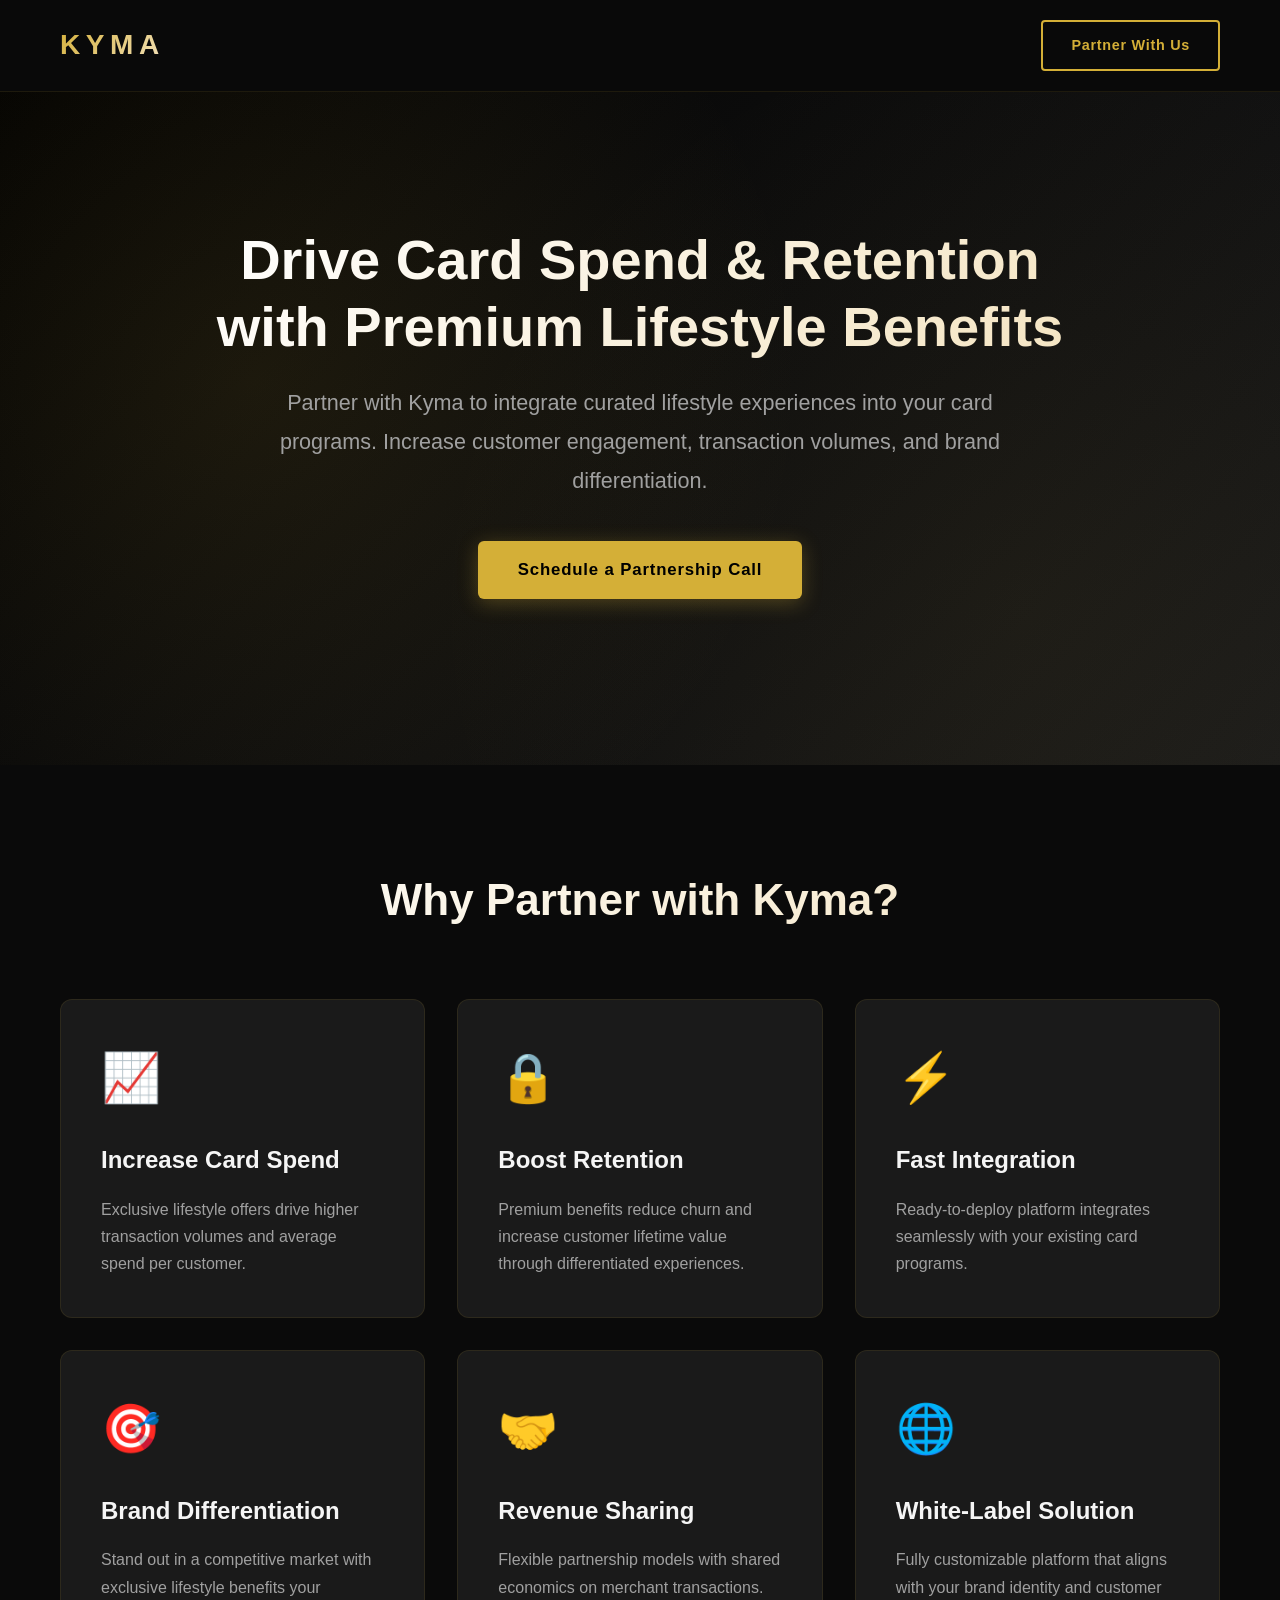
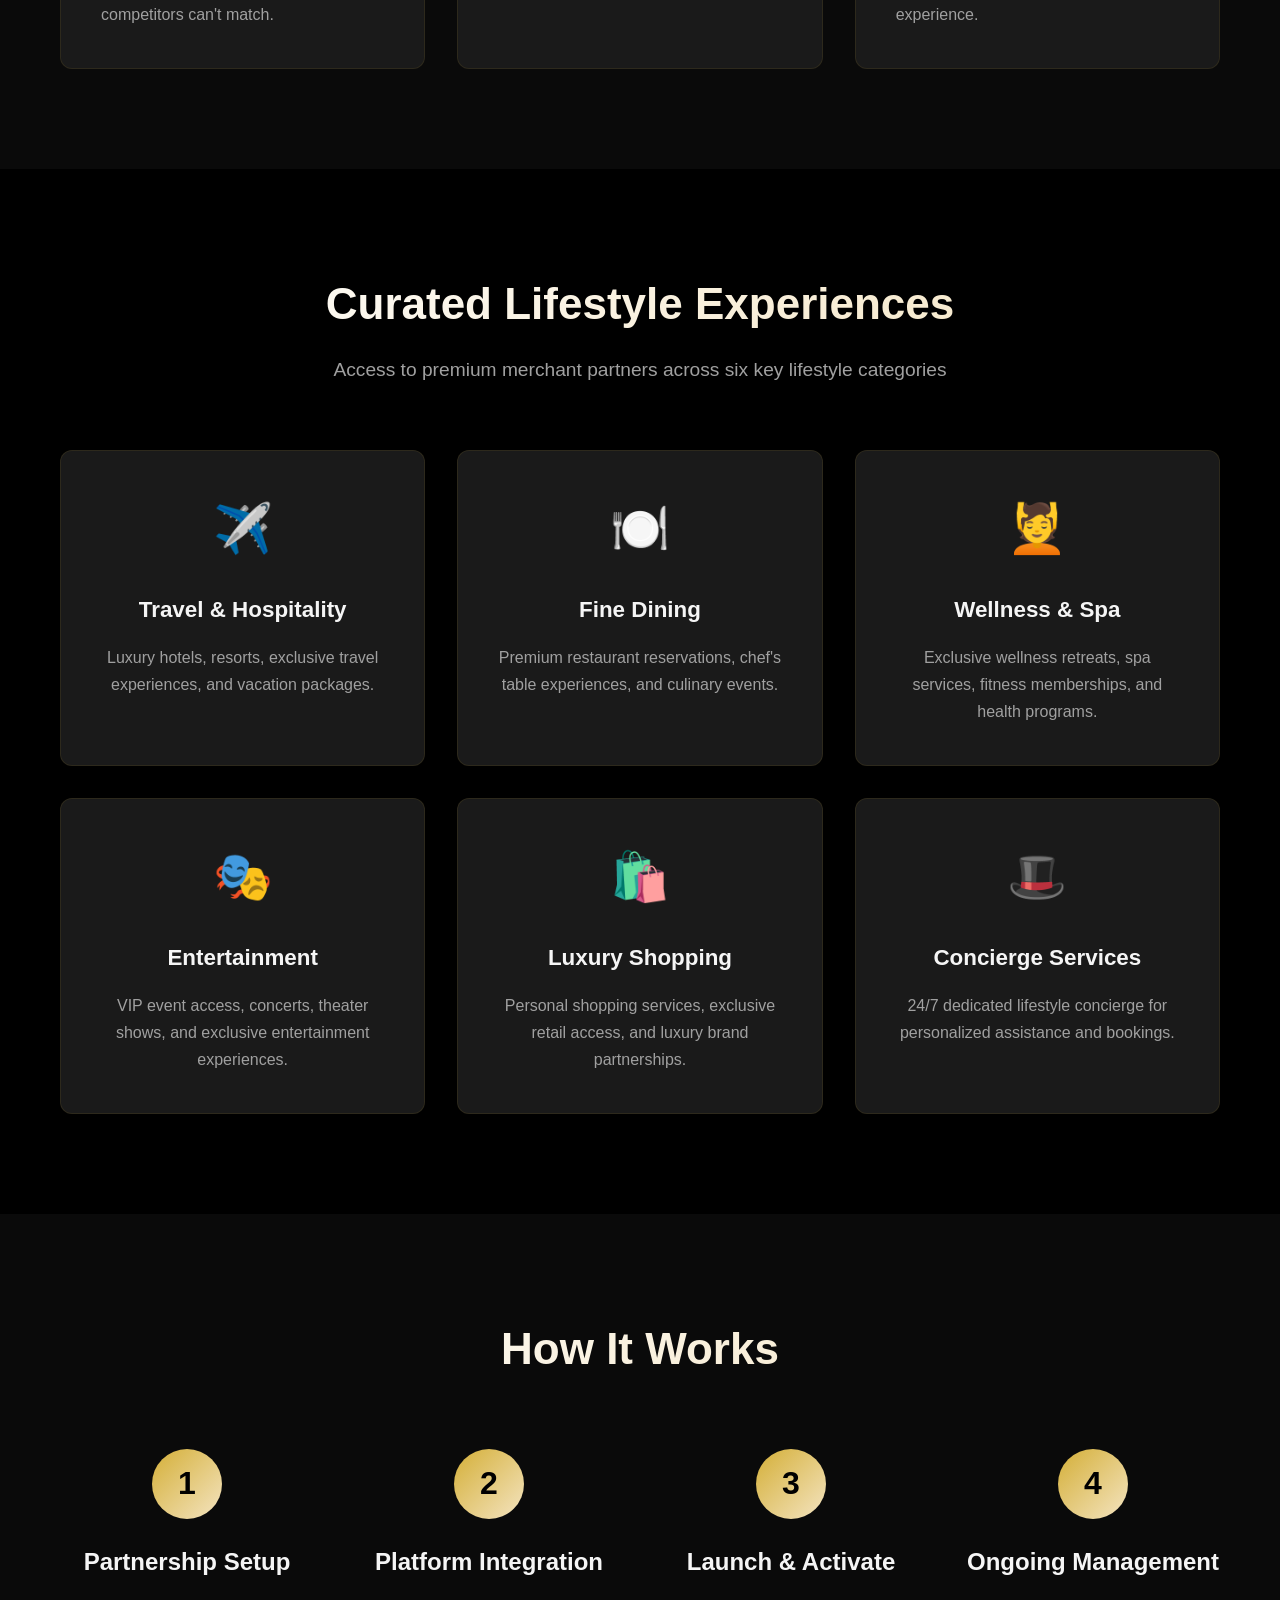
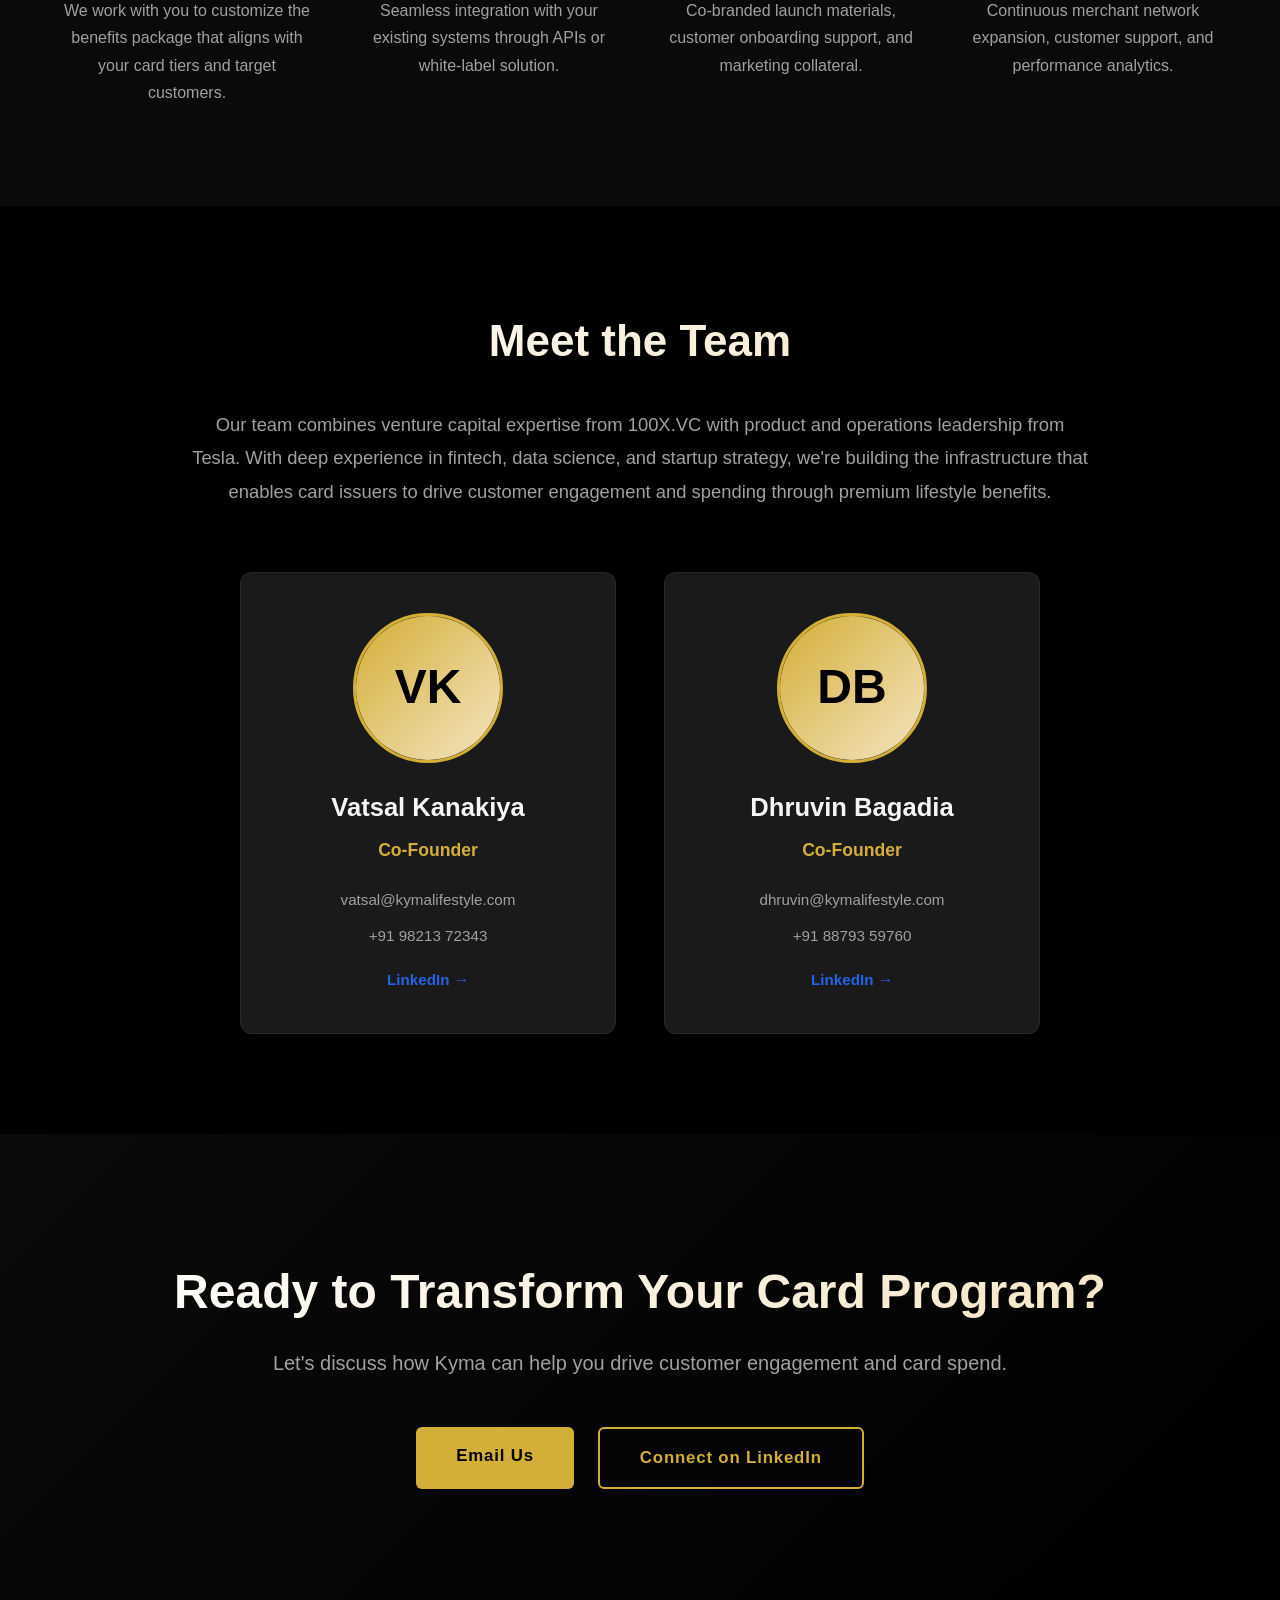
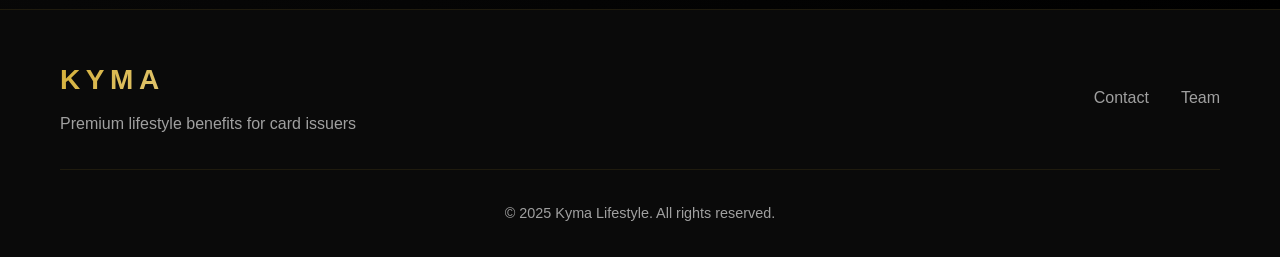
==== index.html @ da245493 "Add complete Kyma Lifestyle landing page for B2B partnerships Built a professional landing page targ" ====
<!DOCTYPE html>
<html lang="en">
<head>
    <meta charset="UTF-8">
    <meta name="viewport" content="width=device-width, initial-scale=1.0">
    <title>Kyma Lifestyle - Premium Lifestyle Benefits for Card Issuers</title>
    <meta name="description" content="Partner with Kyma to offer premium lifestyle benefits that drive card spend and customer retention.">
    <link rel="stylesheet" href="styles.css">
</head>
<body>
    <!-- Navigation -->
    <nav class="navbar">
        <div class="container">
            <div class="nav-content">
                <div class="logo">KYMA</div>
                <a href="#contact" class="nav-cta">Partner With Us</a>
            </div>
        </div>
    </nav>

    <!-- Hero Section -->
    <section class="hero">
        <div class="container">
            <div class="hero-content">
                <h1 class="hero-title">
                    Drive Card Spend & Retention with Premium Lifestyle Benefits
                </h1>
                <p class="hero-subtitle">
                    Partner with Kyma to integrate curated lifestyle experiences into your card programs.
                    Increase customer engagement, transaction volumes, and brand differentiation.
                </p>
                <a href="#contact" class="cta-button">Schedule a Partnership Call</a>
            </div>
        </div>
    </section>

    <!-- Partner Benefits Section -->
    <section class="benefits">
        <div class="container">
            <h2 class="section-title">Why Partner with Kyma?</h2>
            <div class="benefits-grid">
                <div class="benefit-card">
                    <div class="benefit-icon">📈</div>
                    <h3>Increase Card Spend</h3>
                    <p>Exclusive lifestyle offers drive higher transaction volumes and average spend per customer.</p>
                </div>
                <div class="benefit-card">
                    <div class="benefit-icon">🔒</div>
                    <h3>Boost Retention</h3>
                    <p>Premium benefits reduce churn and increase customer lifetime value through differentiated experiences.</p>
                </div>
                <div class="benefit-card">
                    <div class="benefit-icon">⚡</div>
                    <h3>Fast Integration</h3>
                    <p>Ready-to-deploy platform integrates seamlessly with your existing card programs.</p>
                </div>
                <div class="benefit-card">
                    <div class="benefit-icon">🎯</div>
                    <h3>Brand Differentiation</h3>
                    <p>Stand out in a competitive market with exclusive lifestyle benefits your competitors can't match.</p>
                </div>
                <div class="benefit-card">
                    <div class="benefit-icon">🤝</div>
                    <h3>Revenue Sharing</h3>
                    <p>Flexible partnership models with shared economics on merchant transactions.</p>
                </div>
                <div class="benefit-card">
                    <div class="benefit-icon">🌐</div>
                    <h3>White-Label Solution</h3>
                    <p>Fully customizable platform that aligns with your brand identity and customer experience.</p>
                </div>
            </div>
        </div>
    </section>

    <!-- Service Categories Section -->
    <section class="services">
        <div class="container">
            <h2 class="section-title">Curated Lifestyle Experiences</h2>
            <p class="section-subtitle">
                Access to premium merchant partners across six key lifestyle categories
            </p>
            <div class="services-grid">
                <div class="service-card">
                    <div class="service-icon">✈️</div>
                    <h3>Travel & Hospitality</h3>
                    <p>Luxury hotels, resorts, exclusive travel experiences, and vacation packages.</p>
                </div>
                <div class="service-card">
                    <div class="service-icon">🍽️</div>
                    <h3>Fine Dining</h3>
                    <p>Premium restaurant reservations, chef's table experiences, and culinary events.</p>
                </div>
                <div class="service-card">
                    <div class="service-icon">💆</div>
                    <h3>Wellness & Spa</h3>
                    <p>Exclusive wellness retreats, spa services, fitness memberships, and health programs.</p>
                </div>
                <div class="service-card">
                    <div class="service-icon">🎭</div>
                    <h3>Entertainment</h3>
                    <p>VIP event access, concerts, theater shows, and exclusive entertainment experiences.</p>
                </div>
                <div class="service-card">
                    <div class="service-icon">🛍️</div>
                    <h3>Luxury Shopping</h3>
                    <p>Personal shopping services, exclusive retail access, and luxury brand partnerships.</p>
                </div>
                <div class="service-card">
                    <div class="service-icon">🎩</div>
                    <h3>Concierge Services</h3>
                    <p>24/7 dedicated lifestyle concierge for personalized assistance and bookings.</p>
                </div>
            </div>
        </div>
    </section>

    <!-- How It Works Section -->
    <section class="how-it-works">
        <div class="container">
            <h2 class="section-title">How It Works</h2>
            <div class="steps">
                <div class="step">
                    <div class="step-number">1</div>
                    <h3>Partnership Setup</h3>
                    <p>We work with you to customize the benefits package that aligns with your card tiers and target customers.</p>
                </div>
                <div class="step">
                    <div class="step-number">2</div>
                    <h3>Platform Integration</h3>
                    <p>Seamless integration with your existing systems through APIs or white-label solution.</p>
                </div>
                <div class="step">
                    <div class="step-number">3</div>
                    <h3>Launch & Activate</h3>
                    <p>Co-branded launch materials, customer onboarding support, and marketing collateral.</p>
                </div>
                <div class="step">
                    <div class="step-number">4</div>
                    <h3>Ongoing Management</h3>
                    <p>Continuous merchant network expansion, customer support, and performance analytics.</p>
                </div>
            </div>
        </div>
    </section>

    <!-- Team Section -->
    <section class="team" id="team">
        <div class="container">
            <h2 class="section-title">Meet the Team</h2>
            <p class="team-bio">
                Our team combines venture capital expertise from 100X.VC with product and operations leadership from Tesla.
                With deep experience in fintech, data science, and startup strategy, we're building the infrastructure that
                enables card issuers to drive customer engagement and spending through premium lifestyle benefits.
            </p>
            <div class="team-grid">
                <div class="team-member">
                    <div class="member-photo">
                        <div class="photo-placeholder">VK</div>
                    </div>
                    <h3>Vatsal Kanakiya</h3>
                    <p class="member-role">Co-Founder</p>
                    <div class="member-contact">
                        <a href="mailto:vatsal@kymalifestyle.com">vatsal@kymalifestyle.com</a>
                        <a href="tel:+919821372343">+91 98213 72343</a>
                        <a href="https://linkedin.com/in/vazzup" target="_blank" class="linkedin-link">LinkedIn →</a>
                    </div>
                </div>
                <div class="team-member">
                    <div class="member-photo">
                        <div class="photo-placeholder">DB</div>
                    </div>
                    <h3>Dhruvin Bagadia</h3>
                    <p class="member-role">Co-Founder</p>
                    <div class="member-contact">
                        <a href="mailto:dhruvin@kymalifestyle.com">dhruvin@kymalifestyle.com</a>
                        <a href="tel:+918879359760">+91 88793 59760</a>
                        <a href="https://www.linkedin.com/in/dhruvin-bagadia-a34450191/" target="_blank" class="linkedin-link">LinkedIn →</a>
                    </div>
                </div>
            </div>
        </div>
    </section>

    <!-- Contact Section -->
    <section class="contact" id="contact">
        <div class="container">
            <div class="contact-content">
                <h2>Ready to Transform Your Card Program?</h2>
                <p>Let's discuss how Kyma can help you drive customer engagement and card spend.</p>
                <div class="contact-options">
                    <a href="mailto:vatsal@kymalifestyle.com" class="contact-button">Email Us</a>
                    <a href="https://linkedin.com/in/vazzup" target="_blank" class="contact-button secondary">Connect on LinkedIn</a>
                </div>
            </div>
        </div>
    </section>

    <!-- Footer -->
    <footer class="footer">
        <div class="container">
            <div class="footer-content">
                <div class="footer-left">
                    <div class="logo">KYMA</div>
                    <p>Premium lifestyle benefits for card issuers</p>
                </div>
                <div class="footer-right">
                    <a href="mailto:vatsal@kymalifestyle.com">Contact</a>
                    <a href="#team">Team</a>
                </div>
            </div>
            <div class="footer-bottom">
                <p>&copy; 2025 Kyma Lifestyle. All rights reserved.</p>
            </div>
        </div>
    </footer>

    <script src="script.js"></script>
</body>
</html>
---- styles.css ----
/* Reset and Base Styles */
* {
    margin: 0;
    padding: 0;
    box-sizing: border-box;
}

:root {
    --primary-dark: #0a0a0a;
    --primary-gold: #d4af37;
    --secondary-gold: #f4e4c1;
    --text-light: #f5f5f5;
    --text-gray: #a0a0a0;
    --bg-dark: #000000;
    --bg-card: #1a1a1a;
    --accent-blue: #2563eb;
}

html {
    scroll-behavior: smooth;
}

body {
    font-family: -apple-system, BlinkMacSystemFont, 'Segoe UI', 'Roboto', 'Helvetica Neue', Arial, sans-serif;
    line-height: 1.6;
    color: var(--text-light);
    background-color: var(--bg-dark);
    overflow-x: hidden;
}

.container {
    max-width: 1200px;
    margin: 0 auto;
    padding: 0 20px;
}

/* Navigation */
.navbar {
    position: fixed;
    top: 0;
    width: 100%;
    background: rgba(10, 10, 10, 0.95);
    backdrop-filter: blur(10px);
    z-index: 1000;
    border-bottom: 1px solid rgba(212, 175, 55, 0.1);
}

.nav-content {
    display: flex;
    justify-content: space-between;
    align-items: center;
    padding: 1.25rem 0;
}

.logo {
    font-size: 1.75rem;
    font-weight: 700;
    letter-spacing: 0.2em;
    background: linear-gradient(135deg, var(--primary-gold), var(--secondary-gold));
    -webkit-background-clip: text;
    -webkit-text-fill-color: transparent;
    background-clip: text;
}

.nav-cta {
    padding: 0.75rem 1.75rem;
    background: transparent;
    color: var(--primary-gold);
    border: 2px solid var(--primary-gold);
    text-decoration: none;
    border-radius: 4px;
    font-weight: 600;
    font-size: 0.9rem;
    transition: all 0.3s ease;
    letter-spacing: 0.05em;
}

.nav-cta:hover {
    background: var(--primary-gold);
    color: var(--bg-dark);
    transform: translateY(-2px);
}

/* Hero Section */
.hero {
    min-height: 85vh;
    display: flex;
    align-items: center;
    justify-content: center;
    padding: 140px 20px 80px;
    background: linear-gradient(135deg, #000000 0%, #1a1a1a 100%);
    position: relative;
    overflow: hidden;
}

.hero::before {
    content: '';
    position: absolute;
    top: 0;
    left: 0;
    right: 0;
    bottom: 0;
    background: radial-gradient(circle at 20% 50%, rgba(212, 175, 55, 0.1) 0%, transparent 50%),
                radial-gradient(circle at 80% 80%, rgba(212, 175, 55, 0.05) 0%, transparent 50%);
    pointer-events: none;
}

.hero-content {
    text-align: center;
    max-width: 900px;
    margin: 0 auto;
    position: relative;
    z-index: 1;
}

.hero-title {
    font-size: 3.5rem;
    font-weight: 700;
    line-height: 1.2;
    margin-bottom: 1.5rem;
    background: linear-gradient(135deg, #ffffff 0%, var(--secondary-gold) 100%);
    -webkit-background-clip: text;
    -webkit-text-fill-color: transparent;
    background-clip: text;
}

.hero-subtitle {
    font-size: 1.35rem;
    color: var(--text-gray);
    margin-bottom: 2.5rem;
    line-height: 1.8;
    max-width: 750px;
    margin-left: auto;
    margin-right: auto;
}

.cta-button {
    display: inline-block;
    padding: 1rem 2.5rem;
    background: var(--primary-gold);
    color: var(--bg-dark);
    text-decoration: none;
    border-radius: 6px;
    font-weight: 700;
    font-size: 1.05rem;
    transition: all 0.3s ease;
    letter-spacing: 0.05em;
    box-shadow: 0 4px 20px rgba(212, 175, 55, 0.3);
}

.cta-button:hover {
    transform: translateY(-3px);
    box-shadow: 0 6px 30px rgba(212, 175, 55, 0.5);
}

/* Section Styles */
section {
    padding: 100px 20px;
}

.section-title {
    font-size: 2.75rem;
    text-align: center;
    margin-bottom: 1rem;
    font-weight: 700;
    background: linear-gradient(135deg, #ffffff 0%, var(--secondary-gold) 100%);
    -webkit-background-clip: text;
    -webkit-text-fill-color: transparent;
    background-clip: text;
}

.section-subtitle {
    text-align: center;
    font-size: 1.2rem;
    color: var(--text-gray);
    margin-bottom: 4rem;
    max-width: 700px;
    margin-left: auto;
    margin-right: auto;
}

/* Benefits Section */
.benefits {
    background: var(--primary-dark);
}

.benefits-grid {
    display: grid;
    grid-template-columns: repeat(auto-fit, minmax(320px, 1fr));
    gap: 2rem;
    margin-top: 4rem;
}

.benefit-card {
    background: var(--bg-card);
    padding: 2.5rem;
    border-radius: 12px;
    border: 1px solid rgba(212, 175, 55, 0.1);
    transition: all 0.3s ease;
}

.benefit-card:hover {
    border-color: var(--primary-gold);
    transform: translateY(-5px);
    box-shadow: 0 10px 30px rgba(212, 175, 55, 0.2);
}

.benefit-icon {
    font-size: 3rem;
    margin-bottom: 1.5rem;
}

.benefit-card h3 {
    font-size: 1.5rem;
    margin-bottom: 1rem;
    color: var(--text-light);
}

.benefit-card p {
    color: var(--text-gray);
    line-height: 1.7;
}

/* Services Section */
.services {
    background: var(--bg-dark);
}

.services-grid {
    display: grid;
    grid-template-columns: repeat(auto-fit, minmax(300px, 1fr));
    gap: 2rem;
    margin-top: 4rem;
}

.service-card {
    background: var(--bg-card);
    padding: 2.5rem;
    border-radius: 12px;
    text-align: center;
    border: 1px solid rgba(212, 175, 55, 0.1);
    transition: all 0.3s ease;
}

.service-card:hover {
    border-color: var(--primary-gold);
    transform: translateY(-5px);
}

.service-icon {
    font-size: 3rem;
    margin-bottom: 1.5rem;
}

.service-card h3 {
    font-size: 1.4rem;
    margin-bottom: 1rem;
    color: var(--text-light);
}

.service-card p {
    color: var(--text-gray);
    line-height: 1.7;
}

/* How It Works Section */
.how-it-works {
    background: var(--primary-dark);
}

.steps {
    display: grid;
    grid-template-columns: repeat(auto-fit, minmax(250px, 1fr));
    gap: 3rem;
    margin-top: 4rem;
}

.step {
    text-align: center;
}

.step-number {
    width: 70px;
    height: 70px;
    border-radius: 50%;
    background: linear-gradient(135deg, var(--primary-gold), var(--secondary-gold));
    color: var(--bg-dark);
    font-size: 2rem;
    font-weight: 700;
    display: flex;
    align-items: center;
    justify-content: center;
    margin: 0 auto 1.5rem;
}

.step h3 {
    font-size: 1.5rem;
    margin-bottom: 1rem;
    color: var(--text-light);
}

.step p {
    color: var(--text-gray);
    line-height: 1.7;
}

/* Team Section */
.team {
    background: var(--bg-dark);
}

.team-bio {
    text-align: center;
    font-size: 1.15rem;
    color: var(--text-gray);
    max-width: 900px;
    margin: 2rem auto 4rem;
    line-height: 1.8;
}

.team-grid {
    display: grid;
    grid-template-columns: repeat(auto-fit, minmax(320px, 1fr));
    gap: 3rem;
    max-width: 800px;
    margin: 0 auto;
}

.team-member {
    background: var(--bg-card);
    padding: 2.5rem;
    border-radius: 12px;
    text-align: center;
    border: 1px solid rgba(212, 175, 55, 0.1);
    transition: all 0.3s ease;
}

.team-member:hover {
    border-color: var(--primary-gold);
    transform: translateY(-5px);
}

.member-photo {
    width: 150px;
    height: 150px;
    margin: 0 auto 1.5rem;
    border-radius: 50%;
    overflow: hidden;
    border: 3px solid var(--primary-gold);
}

.photo-placeholder {
    width: 100%;
    height: 100%;
    background: linear-gradient(135deg, var(--primary-gold), var(--secondary-gold));
    display: flex;
    align-items: center;
    justify-content: center;
    font-size: 3rem;
    font-weight: 700;
    color: var(--bg-dark);
}

.team-member h3 {
    font-size: 1.6rem;
    margin-bottom: 0.5rem;
    color: var(--text-light);
}

.member-role {
    color: var(--primary-gold);
    font-size: 1.1rem;
    margin-bottom: 1.5rem;
    font-weight: 600;
}

.member-contact {
    display: flex;
    flex-direction: column;
    gap: 0.75rem;
}

.member-contact a {
    color: var(--text-gray);
    text-decoration: none;
    transition: color 0.3s ease;
    font-size: 0.95rem;
}

.member-contact a:hover {
    color: var(--primary-gold);
}

.linkedin-link {
    margin-top: 0.5rem;
    color: var(--accent-blue) !important;
    font-weight: 600;
}

/* Contact Section */
.contact {
    background: linear-gradient(135deg, var(--primary-dark) 0%, var(--bg-dark) 100%);
    text-align: center;
    padding: 120px 20px;
}

.contact-content h2 {
    font-size: 3rem;
    margin-bottom: 1rem;
    background: linear-gradient(135deg, #ffffff 0%, var(--secondary-gold) 100%);
    -webkit-background-clip: text;
    -webkit-text-fill-color: transparent;
    background-clip: text;
}

.contact-content p {
    font-size: 1.25rem;
    color: var(--text-gray);
    margin-bottom: 3rem;
}

.contact-options {
    display: flex;
    gap: 1.5rem;
    justify-content: center;
    flex-wrap: wrap;
}

.contact-button {
    padding: 1rem 2.5rem;
    background: var(--primary-gold);
    color: var(--bg-dark);
    text-decoration: none;
    border-radius: 6px;
    font-weight: 700;
    font-size: 1.05rem;
    transition: all 0.3s ease;
    letter-spacing: 0.05em;
}

.contact-button:hover {
    transform: translateY(-3px);
    box-shadow: 0 6px 30px rgba(212, 175, 55, 0.5);
}

.contact-button.secondary {
    background: transparent;
    color: var(--primary-gold);
    border: 2px solid var(--primary-gold);
}

.contact-button.secondary:hover {
    background: var(--primary-gold);
    color: var(--bg-dark);
}

/* Footer */
.footer {
    background: var(--primary-dark);
    padding: 3rem 20px 2rem;
    border-top: 1px solid rgba(212, 175, 55, 0.1);
}

.footer-content {
    display: flex;
    justify-content: space-between;
    align-items: center;
    margin-bottom: 2rem;
    flex-wrap: wrap;
    gap: 2rem;
}

.footer-left p {
    color: var(--text-gray);
    margin-top: 0.5rem;
}

.footer-right {
    display: flex;
    gap: 2rem;
}

.footer-right a {
    color: var(--text-gray);
    text-decoration: none;
    transition: color 0.3s ease;
}

.footer-right a:hover {
    color: var(--primary-gold);
}

.footer-bottom {
    text-align: center;
    padding-top: 2rem;
    border-top: 1px solid rgba(212, 175, 55, 0.1);
}

.footer-bottom p {
    color: var(--text-gray);
    font-size: 0.9rem;
}

/* Responsive Design */
@media (max-width: 768px) {
    .hero-title {
        font-size: 2.5rem;
    }

    .hero-subtitle {
        font-size: 1.1rem;
    }

    .section-title {
        font-size: 2rem;
    }

    .benefits-grid,
    .services-grid {
        grid-template-columns: 1fr;
    }

    .steps {
        grid-template-columns: 1fr;
    }

    .team-grid {
        grid-template-columns: 1fr;
    }

    .contact-content h2 {
        font-size: 2rem;
    }

    .footer-content {
        flex-direction: column;
        text-align: center;
    }

    .nav-cta {
        padding: 0.6rem 1.2rem;
        font-size: 0.85rem;
    }
}

@media (max-width: 480px) {
    .hero-title {
        font-size: 2rem;
    }

    .hero-subtitle {
        font-size: 1rem;
    }

    .logo {
        font-size: 1.5rem;
    }

    .contact-options {
        flex-direction: column;
    }

    .contact-button {
        width: 100%;
    }
}
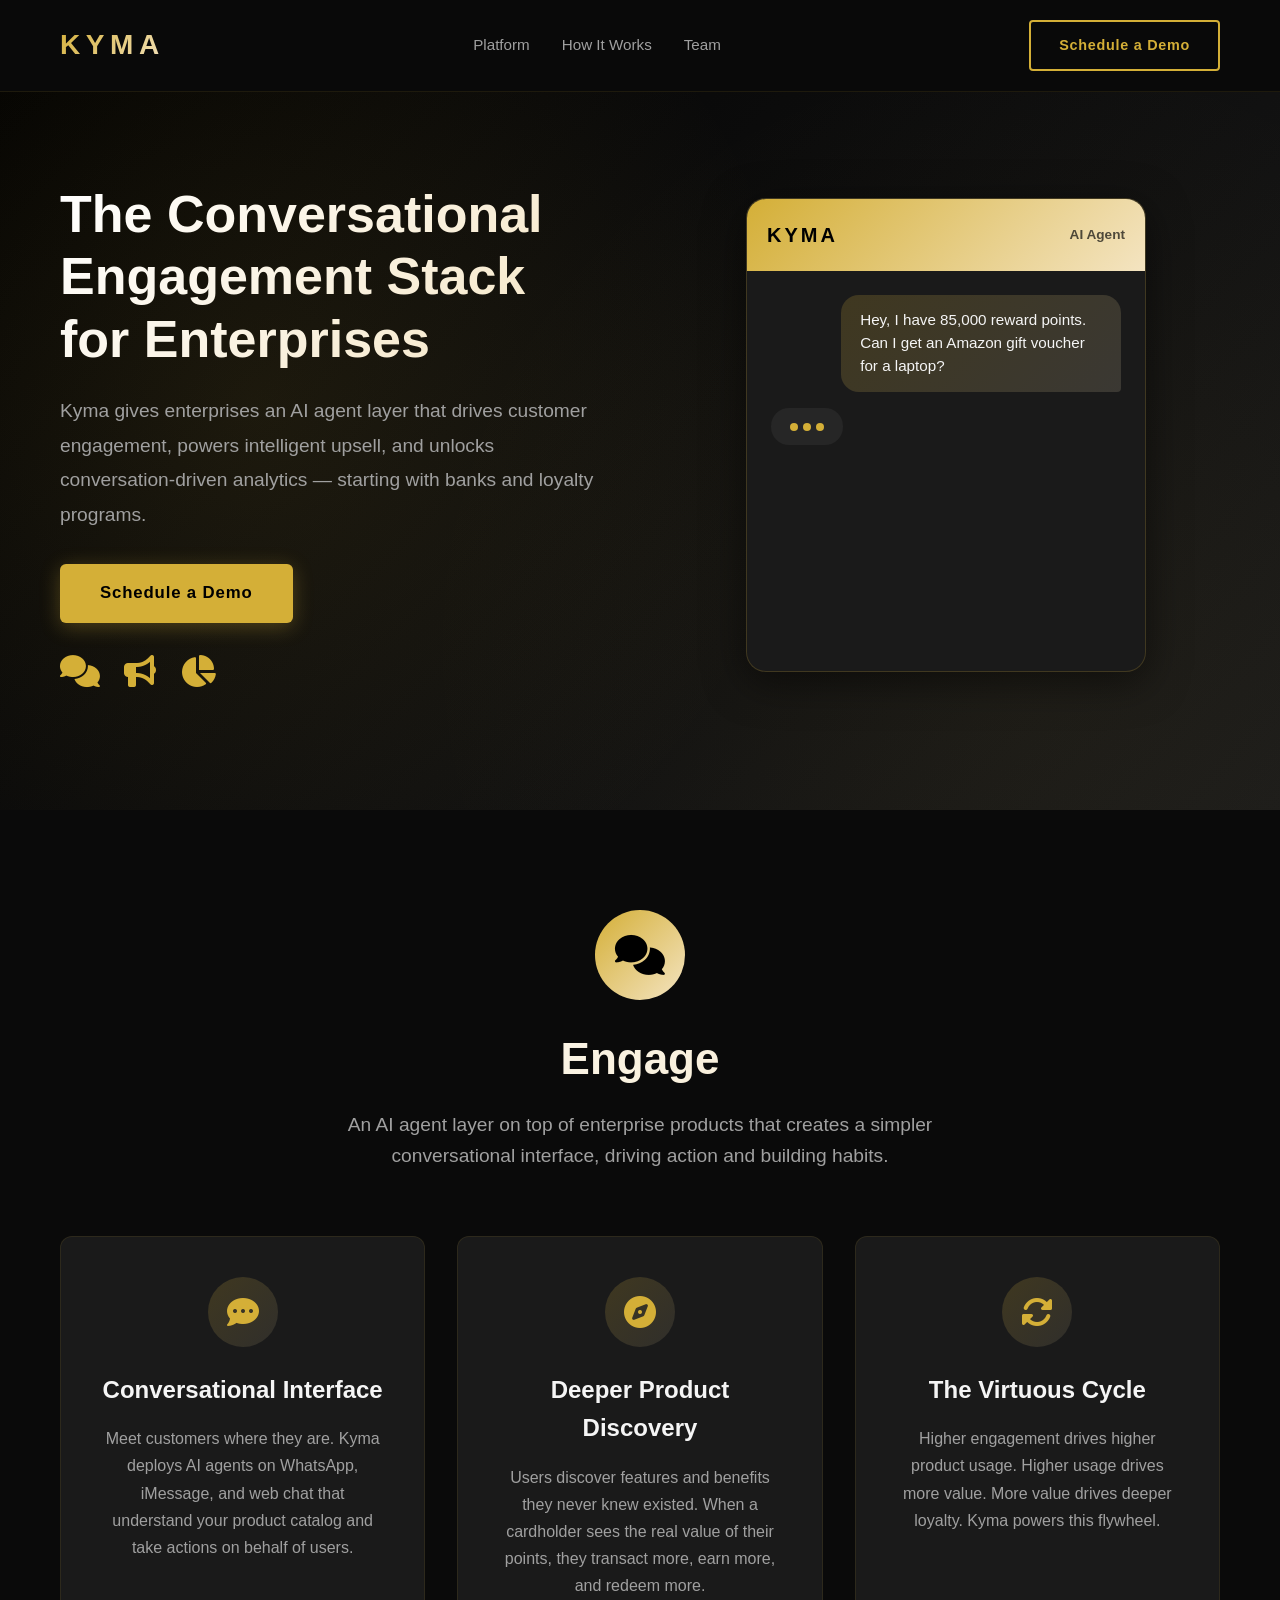
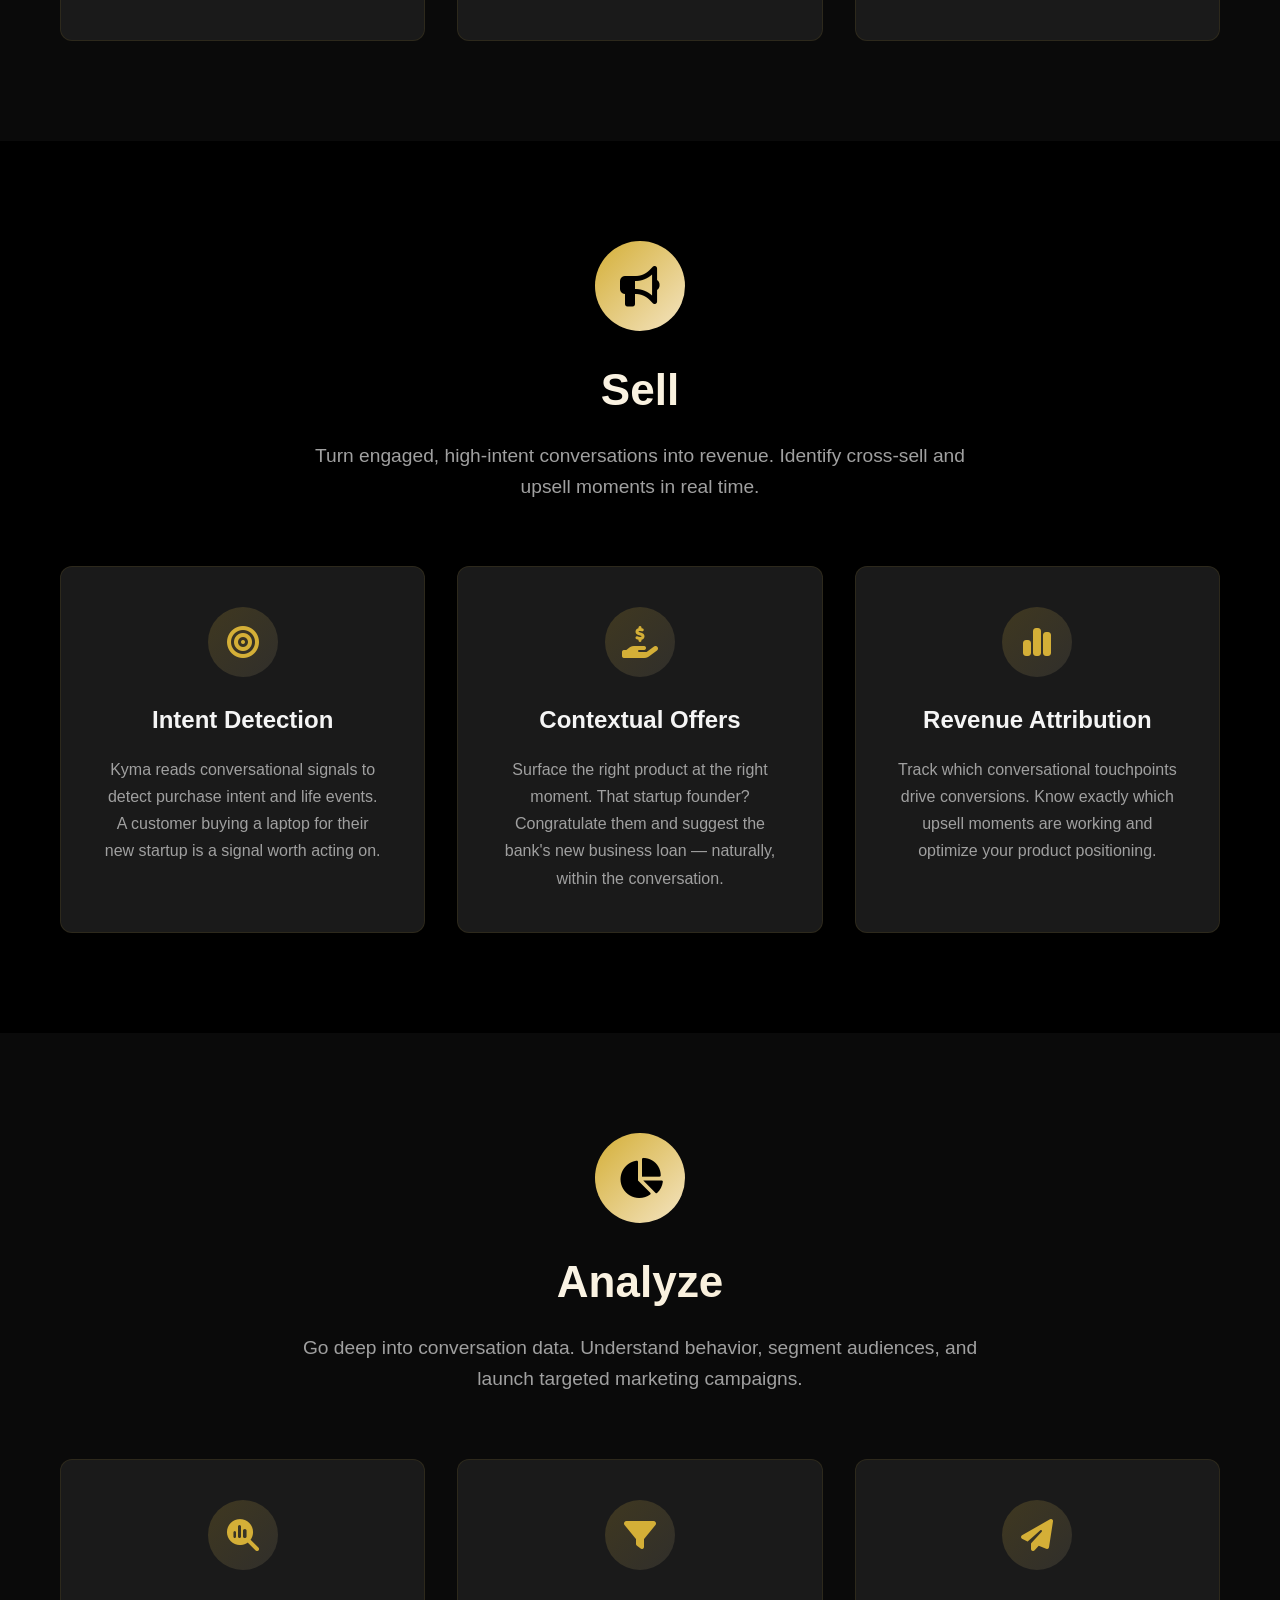
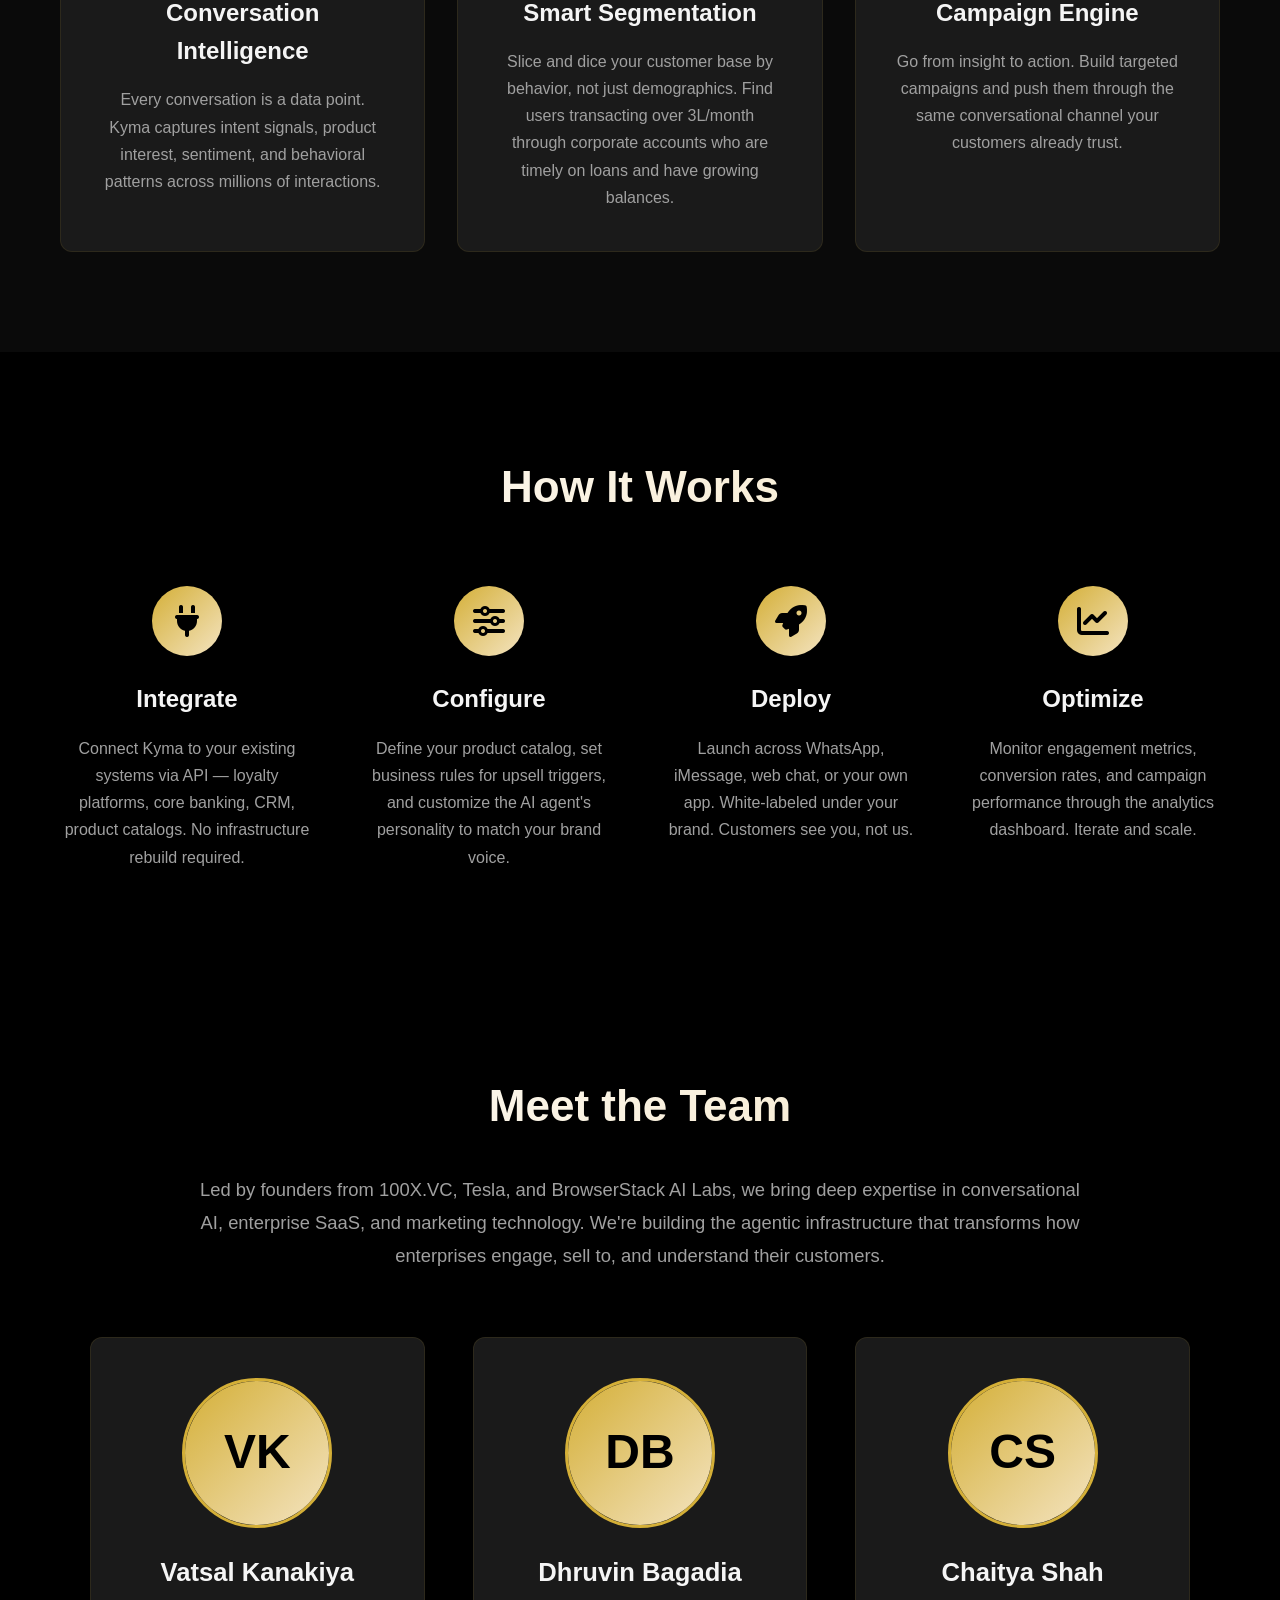
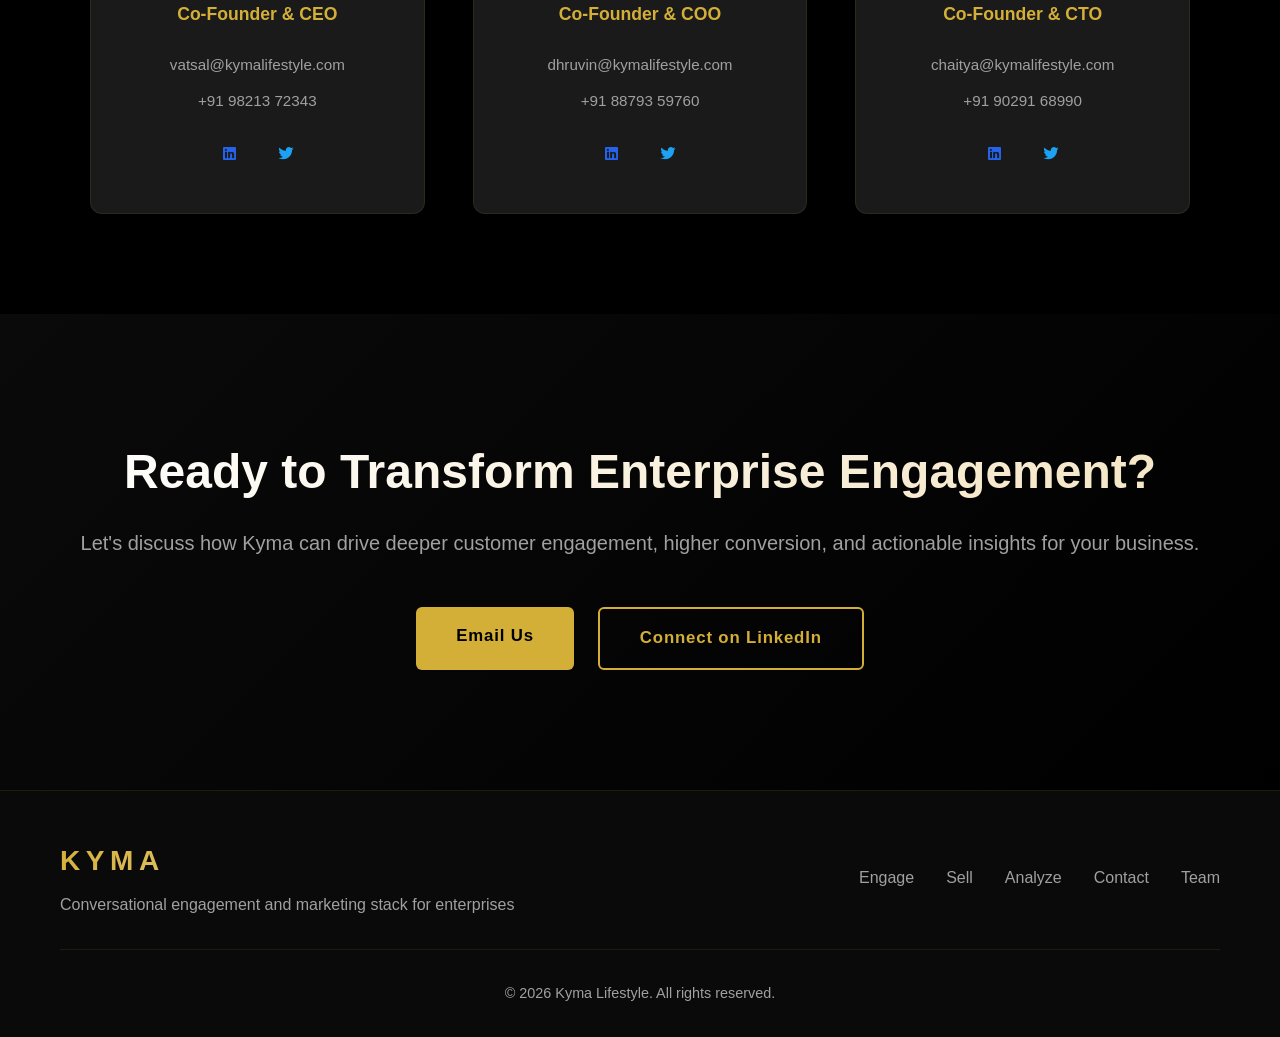
==== commit e201de86: "Rebrand website from AI concierge to conversational engagement stack for enterprises Repositions Kym" ====
--- a/index.html
+++ b/index.html
@@ -3,9 +3,10 @@
 <head>
     <meta charset="UTF-8">
     <meta name="viewport" content="width=device-width, initial-scale=1.0">
-    <title>Kyma Lifestyle - Premium Lifestyle Benefits for Card Issuers</title>
-    <meta name="description" content="Partner with Kyma to offer premium lifestyle benefits that drive card spend and customer retention.">
+    <title>Kyma — Conversational Engagement & Marketing Stack for Enterprises</title>
+    <meta name="description" content="Kyma helps enterprises engage customers through AI-powered conversational agents, drive upsell via high-intent interactions, and unlock deep analytics for targeted marketing.">
     <link rel="stylesheet" href="styles.css">
+    <link rel="stylesheet" href="https://cdnjs.cloudflare.com/ajax/libs/font-awesome/6.5.1/css/all.min.css">
 </head>
 <body>
     <!-- Navigation -->
@@ -13,7 +14,12 @@
         <div class="container">
             <div class="nav-content">
                 <div class="logo">KYMA</div>
-                <a href="#contact" class="nav-cta">Partner With Us</a>
+                <div class="nav-links">
+                    <a href="#engage">Platform</a>
+                    <a href="#how-it-works">How It Works</a>
+                    <a href="#team">Team</a>
+                </div>
+                <a href="#contact" class="nav-cta">Schedule a Demo</a>
             </div>
         </div>
     </nav>
@@ -21,124 +27,184 @@
     <!-- Hero Section -->
     <section class="hero">
         <div class="container">
-            <div class="hero-content">
-                <h1 class="hero-title">
-                    Drive Card Spend & Retention with Premium Lifestyle Benefits
-                </h1>
-                <p class="hero-subtitle">
-                    Partner with Kyma to integrate curated lifestyle experiences into your card programs.
-                    Increase customer engagement, transaction volumes, and brand differentiation.
+            <div class="hero-wrapper">
+                <div class="hero-text">
+                    <h1 class="hero-title">
+                        The Conversational Engagement Stack for Enterprises
+                    </h1>
+                    <p class="hero-subtitle">
+                        Kyma gives enterprises an AI agent layer that drives customer engagement,
+                        powers intelligent upsell, and unlocks conversation-driven analytics —
+                        starting with banks and loyalty programs.
+                    </p>
+                    <a href="#contact" class="cta-button">Schedule a Demo</a>
+                    <div class="platform-badges">
+                        <i class="fas fa-comments"></i>
+                        <i class="fas fa-bullhorn"></i>
+                        <i class="fas fa-chart-pie"></i>
+                    </div>
+                </div>
+                <div class="hero-chat">
+                    <div class="chat-container">
+                        <div class="chat-header">
+                            <div class="chat-logo">KYMA</div>
+                            <div class="chat-status">AI Agent</div>
+                        </div>
+                        <div class="chat-messages" id="chatMessages">
+                            <!-- Messages will be added by JavaScript -->
+                        </div>
+                    </div>
+                </div>
+            </div>
+        </div>
+    </section>
+
+    <!-- Engage Section -->
+    <section class="pillar engage" id="engage">
+        <div class="container">
+            <div class="pillar-header">
+                <div class="pillar-icon-wrapper">
+                    <i class="fas fa-comments"></i>
+                </div>
+                <h2 class="section-title">Engage</h2>
+                <p class="section-subtitle">
+                    An AI agent layer on top of enterprise products that creates a simpler conversational interface, driving action and building habits.
                 </p>
-                <a href="#contact" class="cta-button">Schedule a Partnership Call</a>
-            </div>
-        </div>
-    </section>
-
-    <!-- Partner Benefits Section -->
-    <section class="benefits">
-        <div class="container">
-            <h2 class="section-title">Why Partner with Kyma?</h2>
-            <div class="benefits-grid">
-                <div class="benefit-card">
-                    <div class="benefit-icon">📈</div>
-                    <h3>Increase Card Spend</h3>
-                    <p>Exclusive lifestyle offers drive higher transaction volumes and average spend per customer.</p>
-                </div>
-                <div class="benefit-card">
-                    <div class="benefit-icon">🔒</div>
-                    <h3>Boost Retention</h3>
-                    <p>Premium benefits reduce churn and increase customer lifetime value through differentiated experiences.</p>
-                </div>
-                <div class="benefit-card">
-                    <div class="benefit-icon">⚡</div>
-                    <h3>Fast Integration</h3>
-                    <p>Ready-to-deploy platform integrates seamlessly with your existing card programs.</p>
-                </div>
-                <div class="benefit-card">
-                    <div class="benefit-icon">🎯</div>
-                    <h3>Brand Differentiation</h3>
-                    <p>Stand out in a competitive market with exclusive lifestyle benefits your competitors can't match.</p>
-                </div>
-                <div class="benefit-card">
-                    <div class="benefit-icon">🤝</div>
-                    <h3>Revenue Sharing</h3>
-                    <p>Flexible partnership models with shared economics on merchant transactions.</p>
-                </div>
-                <div class="benefit-card">
-                    <div class="benefit-icon">🌐</div>
-                    <h3>White-Label Solution</h3>
-                    <p>Fully customizable platform that aligns with your brand identity and customer experience.</p>
-                </div>
-            </div>
-        </div>
-    </section>
-
-    <!-- Service Categories Section -->
-    <section class="services">
-        <div class="container">
-            <h2 class="section-title">Curated Lifestyle Experiences</h2>
-            <p class="section-subtitle">
-                Access to premium merchant partners across six key lifestyle categories
-            </p>
-            <div class="services-grid">
-                <div class="service-card">
-                    <div class="service-icon">✈️</div>
-                    <h3>Travel & Hospitality</h3>
-                    <p>Luxury hotels, resorts, exclusive travel experiences, and vacation packages.</p>
-                </div>
-                <div class="service-card">
-                    <div class="service-icon">🍽️</div>
-                    <h3>Fine Dining</h3>
-                    <p>Premium restaurant reservations, chef's table experiences, and culinary events.</p>
-                </div>
-                <div class="service-card">
-                    <div class="service-icon">💆</div>
-                    <h3>Wellness & Spa</h3>
-                    <p>Exclusive wellness retreats, spa services, fitness memberships, and health programs.</p>
-                </div>
-                <div class="service-card">
-                    <div class="service-icon">🎭</div>
-                    <h3>Entertainment</h3>
-                    <p>VIP event access, concerts, theater shows, and exclusive entertainment experiences.</p>
-                </div>
-                <div class="service-card">
-                    <div class="service-icon">🛍️</div>
-                    <h3>Luxury Shopping</h3>
-                    <p>Personal shopping services, exclusive retail access, and luxury brand partnerships.</p>
-                </div>
-                <div class="service-card">
-                    <div class="service-icon">🎩</div>
-                    <h3>Concierge Services</h3>
-                    <p>24/7 dedicated lifestyle concierge for personalized assistance and bookings.</p>
+            </div>
+            <div class="pillar-grid">
+                <div class="pillar-card">
+                    <div class="icon-wrapper">
+                        <i class="fas fa-comment-dots"></i>
+                    </div>
+                    <h3>Conversational Interface</h3>
+                    <p>Meet customers where they are. Kyma deploys AI agents on WhatsApp, iMessage, and web chat that understand your product catalog and take actions on behalf of users.</p>
+                </div>
+                <div class="pillar-card">
+                    <div class="icon-wrapper">
+                        <i class="fas fa-compass"></i>
+                    </div>
+                    <h3>Deeper Product Discovery</h3>
+                    <p>Users discover features and benefits they never knew existed. When a cardholder sees the real value of their points, they transact more, earn more, and redeem more.</p>
+                </div>
+                <div class="pillar-card">
+                    <div class="icon-wrapper">
+                        <i class="fas fa-rotate"></i>
+                    </div>
+                    <h3>The Virtuous Cycle</h3>
+                    <p>Higher engagement drives higher product usage. Higher usage drives more value. More value drives deeper loyalty. Kyma powers this flywheel.</p>
+                </div>
+            </div>
+        </div>
+    </section>
+
+    <!-- Sell Section -->
+    <section class="pillar sell" id="sell">
+        <div class="container">
+            <div class="pillar-header">
+                <div class="pillar-icon-wrapper">
+                    <i class="fas fa-bullhorn"></i>
+                </div>
+                <h2 class="section-title">Sell</h2>
+                <p class="section-subtitle">
+                    Turn engaged, high-intent conversations into revenue. Identify cross-sell and upsell moments in real time.
+                </p>
+            </div>
+            <div class="pillar-grid">
+                <div class="pillar-card">
+                    <div class="icon-wrapper">
+                        <i class="fas fa-bullseye"></i>
+                    </div>
+                    <h3>Intent Detection</h3>
+                    <p>Kyma reads conversational signals to detect purchase intent and life events. A customer buying a laptop for their new startup is a signal worth acting on.</p>
+                </div>
+                <div class="pillar-card">
+                    <div class="icon-wrapper">
+                        <i class="fas fa-hand-holding-dollar"></i>
+                    </div>
+                    <h3>Contextual Offers</h3>
+                    <p>Surface the right product at the right moment. That startup founder? Congratulate them and suggest the bank's new business loan — naturally, within the conversation.</p>
+                </div>
+                <div class="pillar-card">
+                    <div class="icon-wrapper">
+                        <i class="fas fa-chart-simple"></i>
+                    </div>
+                    <h3>Revenue Attribution</h3>
+                    <p>Track which conversational touchpoints drive conversions. Know exactly which upsell moments are working and optimize your product positioning.</p>
+                </div>
+            </div>
+        </div>
+    </section>
+
+    <!-- Analyze Section -->
+    <section class="pillar analyze" id="analyze">
+        <div class="container">
+            <div class="pillar-header">
+                <div class="pillar-icon-wrapper">
+                    <i class="fas fa-chart-pie"></i>
+                </div>
+                <h2 class="section-title">Analyze</h2>
+                <p class="section-subtitle">
+                    Go deep into conversation data. Understand behavior, segment audiences, and launch targeted marketing campaigns.
+                </p>
+            </div>
+            <div class="pillar-grid">
+                <div class="pillar-card">
+                    <div class="icon-wrapper">
+                        <i class="fas fa-magnifying-glass-chart"></i>
+                    </div>
+                    <h3>Conversation Intelligence</h3>
+                    <p>Every conversation is a data point. Kyma captures intent signals, product interest, sentiment, and behavioral patterns across millions of interactions.</p>
+                </div>
+                <div class="pillar-card">
+                    <div class="icon-wrapper">
+                        <i class="fas fa-filter"></i>
+                    </div>
+                    <h3>Smart Segmentation</h3>
+                    <p>Slice and dice your customer base by behavior, not just demographics. Find users transacting over 3L/month through corporate accounts who are timely on loans and have growing balances.</p>
+                </div>
+                <div class="pillar-card">
+                    <div class="icon-wrapper">
+                        <i class="fas fa-paper-plane"></i>
+                    </div>
+                    <h3>Campaign Engine</h3>
+                    <p>Go from insight to action. Build targeted campaigns and push them through the same conversational channel your customers already trust.</p>
                 </div>
             </div>
         </div>
     </section>
 
     <!-- How It Works Section -->
-    <section class="how-it-works">
+    <section class="how-it-works" id="how-it-works">
         <div class="container">
             <h2 class="section-title">How It Works</h2>
             <div class="steps">
                 <div class="step">
-                    <div class="step-number">1</div>
-                    <h3>Partnership Setup</h3>
-                    <p>We work with you to customize the benefits package that aligns with your card tiers and target customers.</p>
+                    <div class="step-icon">
+                        <i class="fas fa-plug"></i>
+                    </div>
+                    <h3>Integrate</h3>
+                    <p>Connect Kyma to your existing systems via API — loyalty platforms, core banking, CRM, product catalogs. No infrastructure rebuild required.</p>
                 </div>
                 <div class="step">
-                    <div class="step-number">2</div>
-                    <h3>Platform Integration</h3>
-                    <p>Seamless integration with your existing systems through APIs or white-label solution.</p>
+                    <div class="step-icon">
+                        <i class="fas fa-sliders"></i>
+                    </div>
+                    <h3>Configure</h3>
+                    <p>Define your product catalog, set business rules for upsell triggers, and customize the AI agent's personality to match your brand voice.</p>
                 </div>
                 <div class="step">
-                    <div class="step-number">3</div>
-                    <h3>Launch & Activate</h3>
-                    <p>Co-branded launch materials, customer onboarding support, and marketing collateral.</p>
+                    <div class="step-icon">
+                        <i class="fas fa-rocket"></i>
+                    </div>
+                    <h3>Deploy</h3>
+                    <p>Launch across WhatsApp, iMessage, web chat, or your own app. White-labeled under your brand. Customers see you, not us.</p>
                 </div>
                 <div class="step">
-                    <div class="step-number">4</div>
-                    <h3>Ongoing Management</h3>
-                    <p>Continuous merchant network expansion, customer support, and performance analytics.</p>
+                    <div class="step-icon">
+                        <i class="fas fa-chart-line"></i>
+                    </div>
+                    <h3>Optimize</h3>
+                    <p>Monitor engagement metrics, conversion rates, and campaign performance through the analytics dashboard. Iterate and scale.</p>
                 </div>
             </div>
         </div>
@@ -149,9 +215,7 @@
         <div class="container">
             <h2 class="section-title">Meet the Team</h2>
             <p class="team-bio">
-                Our team combines venture capital expertise from 100X.VC with product and operations leadership from Tesla.
-                With deep experience in fintech, data science, and startup strategy, we're building the infrastructure that
-                enables card issuers to drive customer engagement and spending through premium lifestyle benefits.
+                Led by founders from 100X.VC, Tesla, and BrowserStack AI Labs, we bring deep expertise in conversational AI, enterprise SaaS, and marketing technology. We're building the agentic infrastructure that transforms how enterprises engage, sell to, and understand their customers.
             </p>
             <div class="team-grid">
                 <div class="team-member">
@@ -159,11 +223,14 @@
                         <div class="photo-placeholder">VK</div>
                     </div>
                     <h3>Vatsal Kanakiya</h3>
-                    <p class="member-role">Co-Founder</p>
+                    <p class="member-role">Co-Founder & CEO</p>
                     <div class="member-contact">
                         <a href="mailto:vatsal@kymalifestyle.com">vatsal@kymalifestyle.com</a>
                         <a href="tel:+919821372343">+91 98213 72343</a>
-                        <a href="https://linkedin.com/in/vazzup" target="_blank" class="linkedin-link">LinkedIn →</a>
+                        <div class="social-links">
+                            <a href="https://linkedin.com/in/vazzup" target="_blank" class="linkedin-link"><i class="fab fa-linkedin"></i></a>
+                            <a href="https://twitter.com/vazzupk" target="_blank" class="twitter-link"><i class="fab fa-twitter"></i></a>
+                        </div>
                     </div>
                 </div>
                 <div class="team-member">
@@ -171,11 +238,29 @@
                         <div class="photo-placeholder">DB</div>
                     </div>
                     <h3>Dhruvin Bagadia</h3>
-                    <p class="member-role">Co-Founder</p>
+                    <p class="member-role">Co-Founder & COO</p>
                     <div class="member-contact">
                         <a href="mailto:dhruvin@kymalifestyle.com">dhruvin@kymalifestyle.com</a>
                         <a href="tel:+918879359760">+91 88793 59760</a>
-                        <a href="https://www.linkedin.com/in/dhruvin-bagadia-a34450191/" target="_blank" class="linkedin-link">LinkedIn →</a>
+                        <div class="social-links">
+                            <a href="https://www.linkedin.com/in/dhruvin-bagadia-a34450191/" target="_blank" class="linkedin-link"><i class="fab fa-linkedin"></i></a>
+                            <a href="https://twitter.com/dhrbag0211" target="_blank" class="twitter-link"><i class="fab fa-twitter"></i></a>
+                        </div>
+                    </div>
+                </div>
+                <div class="team-member">
+                    <div class="member-photo">
+                        <div class="photo-placeholder">CS</div>
+                    </div>
+                    <h3>Chaitya Shah</h3>
+                    <p class="member-role">Co-Founder & CTO</p>
+                    <div class="member-contact">
+                        <a href="mailto:chaitya@kymalifestyle.com">chaitya@kymalifestyle.com</a>
+                        <a href="tel:+919029168990">+91 90291 68990</a>
+                        <div class="social-links">
+                            <a href="https://www.linkedin.com/in/Chaitya62" target="_blank" class="linkedin-link"><i class="fab fa-linkedin"></i></a>
+                            <a href="https://twitter.com/Chaitya62" target="_blank" class="twitter-link"><i class="fab fa-twitter"></i></a>
+                        </div>
                     </div>
                 </div>
             </div>
@@ -186,8 +271,8 @@
     <section class="contact" id="contact">
         <div class="container">
             <div class="contact-content">
-                <h2>Ready to Transform Your Card Program?</h2>
-                <p>Let's discuss how Kyma can help you drive customer engagement and card spend.</p>
+                <h2>Ready to Transform Enterprise Engagement?</h2>
+                <p>Let's discuss how Kyma can drive deeper customer engagement, higher conversion, and actionable insights for your business.</p>
                 <div class="contact-options">
                     <a href="mailto:vatsal@kymalifestyle.com" class="contact-button">Email Us</a>
                     <a href="https://linkedin.com/in/vazzup" target="_blank" class="contact-button secondary">Connect on LinkedIn</a>
@@ -202,15 +287,18 @@
             <div class="footer-content">
                 <div class="footer-left">
                     <div class="logo">KYMA</div>
-                    <p>Premium lifestyle benefits for card issuers</p>
+                    <p>Conversational engagement and marketing stack for enterprises</p>
                 </div>
                 <div class="footer-right">
+                    <a href="#engage">Engage</a>
+                    <a href="#sell">Sell</a>
+                    <a href="#analyze">Analyze</a>
                     <a href="mailto:vatsal@kymalifestyle.com">Contact</a>
                     <a href="#team">Team</a>
                 </div>
             </div>
             <div class="footer-bottom">
-                <p>&copy; 2025 Kyma Lifestyle. All rights reserved.</p>
+                <p>&copy; 2026 Kyma Lifestyle. All rights reserved.</p>
             </div>
         </div>
     </footer>
--- a/styles.css
+++ b/styles.css
@@ -14,6 +14,7 @@
     --bg-dark: #000000;
     --bg-card: #1a1a1a;
     --accent-blue: #2563eb;
+    --accent-green: #25d366;
 }
 
 html {
@@ -50,6 +51,7 @@
     justify-content: space-between;
     align-items: center;
     padding: 1.25rem 0;
+    gap: 2rem;
 }
 
 .logo {
@@ -60,6 +62,24 @@
     -webkit-background-clip: text;
     -webkit-text-fill-color: transparent;
     background-clip: text;
+}
+
+.nav-links {
+    display: flex;
+    gap: 2rem;
+    align-items: center;
+}
+
+.nav-links a {
+    color: var(--text-gray);
+    text-decoration: none;
+    font-weight: 500;
+    font-size: 0.95rem;
+    transition: color 0.3s ease;
+}
+
+.nav-links a:hover {
+    color: var(--primary-gold);
 }
 
 .nav-cta {
@@ -73,6 +93,7 @@
     font-size: 0.9rem;
     transition: all 0.3s ease;
     letter-spacing: 0.05em;
+    white-space: nowrap;
 }
 
 .nav-cta:hover {
@@ -83,10 +104,9 @@
 
 /* Hero Section */
 .hero {
-    min-height: 85vh;
-    display: flex;
-    align-items: center;
-    justify-content: center;
+    min-height: 90vh;
+    display: flex;
+    align-items: center;
     padding: 140px 20px 80px;
     background: linear-gradient(135deg, #000000 0%, #1a1a1a 100%);
     position: relative;
@@ -105,16 +125,21 @@
     pointer-events: none;
 }
 
-.hero-content {
-    text-align: center;
-    max-width: 900px;
-    margin: 0 auto;
+.hero-wrapper {
+    display: grid;
+    grid-template-columns: 1fr 1fr;
+    gap: 4rem;
+    align-items: center;
     position: relative;
     z-index: 1;
 }
 
+.hero-text {
+    max-width: 600px;
+}
+
 .hero-title {
-    font-size: 3.5rem;
+    font-size: 3.25rem;
     font-weight: 700;
     line-height: 1.2;
     margin-bottom: 1.5rem;
@@ -125,13 +150,10 @@
 }
 
 .hero-subtitle {
-    font-size: 1.35rem;
-    color: var(--text-gray);
-    margin-bottom: 2.5rem;
+    font-size: 1.2rem;
+    color: var(--text-gray);
+    margin-bottom: 2rem;
     line-height: 1.8;
-    max-width: 750px;
-    margin-left: auto;
-    margin-right: auto;
 }
 
 .cta-button {
@@ -153,6 +175,163 @@
     box-shadow: 0 6px 30px rgba(212, 175, 55, 0.5);
 }
 
+.platform-badges {
+    display: flex;
+    gap: 1.5rem;
+    margin-top: 2rem;
+    font-size: 2rem;
+}
+
+.platform-badges i {
+    color: var(--primary-gold);
+    transition: transform 0.3s ease;
+}
+
+.platform-badges i:hover {
+    transform: scale(1.1);
+}
+
+/* Chat Mockup */
+.hero-chat {
+    display: flex;
+    justify-content: center;
+    align-items: center;
+}
+
+.chat-container {
+    width: 100%;
+    max-width: 400px;
+    background: var(--bg-card);
+    border-radius: 20px;
+    overflow: hidden;
+    border: 1px solid rgba(212, 175, 55, 0.2);
+    box-shadow: 0 10px 40px rgba(0, 0, 0, 0.5);
+}
+
+.chat-header {
+    background: linear-gradient(135deg, var(--primary-gold), var(--secondary-gold));
+    padding: 1.25rem;
+    display: flex;
+    justify-content: space-between;
+    align-items: center;
+}
+
+.chat-logo {
+    font-size: 1.25rem;
+    font-weight: 700;
+    color: var(--bg-dark);
+    letter-spacing: 0.15em;
+}
+
+.chat-status {
+    font-size: 0.85rem;
+    color: rgba(10, 10, 10, 0.7);
+    font-weight: 600;
+}
+
+.chat-messages {
+    padding: 1.5rem;
+    height: 400px;
+    overflow: hidden;
+    display: flex;
+    flex-direction: column;
+    gap: 1rem;
+}
+
+.chat-message {
+    display: flex;
+    animation: slideIn 0.4s ease;
+}
+
+@keyframes slideIn {
+    from {
+        opacity: 0;
+        transform: translateY(10px);
+    }
+    to {
+        opacity: 1;
+        transform: translateY(0);
+    }
+}
+
+.chat-message.user {
+    justify-content: flex-end;
+}
+
+.chat-message.kyma {
+    justify-content: flex-start;
+}
+
+.message-bubble {
+    max-width: 80%;
+    padding: 0.9rem 1.2rem;
+    border-radius: 18px;
+    font-size: 0.95rem;
+    line-height: 1.5;
+}
+
+.chat-message.user .message-bubble {
+    background: linear-gradient(135deg, rgba(212, 175, 55, 0.2), rgba(244, 228, 193, 0.15));
+    color: var(--text-light);
+    border-bottom-right-radius: 4px;
+}
+
+.chat-message.kyma .message-bubble {
+    background: rgba(255, 255, 255, 0.05);
+    color: var(--text-light);
+    border-bottom-left-radius: 4px;
+}
+
+.typing-indicator {
+    display: flex;
+    gap: 5px;
+    padding: 0.9rem 1.2rem;
+    background: rgba(255, 255, 255, 0.05);
+    border-radius: 18px;
+    width: fit-content;
+}
+
+.typing-dot {
+    width: 8px;
+    height: 8px;
+    background: var(--primary-gold);
+    border-radius: 50%;
+    animation: typing 1.4s infinite;
+}
+
+.typing-dot:nth-child(2) {
+    animation-delay: 0.2s;
+}
+
+.typing-dot:nth-child(3) {
+    animation-delay: 0.4s;
+}
+
+@keyframes typing {
+    0%, 60%, 100% {
+        transform: translateY(0);
+        opacity: 0.7;
+    }
+    30% {
+        transform: translateY(-10px);
+        opacity: 1;
+    }
+}
+
+/* Icon Wrapper */
+.icon-wrapper {
+    width: 70px;
+    height: 70px;
+    border-radius: 50%;
+    background: linear-gradient(135deg, rgba(212, 175, 55, 0.2), rgba(244, 228, 193, 0.1));
+    display: flex;
+    align-items: center;
+    justify-content: center;
+    margin: 0 auto 1.5rem;
+    font-size: 2rem;
+    color: var(--primary-gold);
+}
+
 /* Section Styles */
 section {
     padding: 100px 20px;
@@ -179,93 +358,73 @@
     margin-right: auto;
 }
 
-/* Benefits Section */
-.benefits {
+/* Pillar Sections */
+.pillar.engage {
     background: var(--primary-dark);
 }
 
-.benefits-grid {
+.pillar.sell {
+    background: var(--bg-dark);
+}
+
+.pillar.analyze {
+    background: var(--primary-dark);
+}
+
+.pillar-header {
+    text-align: center;
+    margin-bottom: 2rem;
+}
+
+.pillar-icon-wrapper {
+    width: 90px;
+    height: 90px;
+    border-radius: 50%;
+    background: linear-gradient(135deg, var(--primary-gold), var(--secondary-gold));
+    color: var(--bg-dark);
+    font-size: 2.5rem;
+    display: flex;
+    align-items: center;
+    justify-content: center;
+    margin: 0 auto 1.5rem;
+}
+
+.pillar-grid {
     display: grid;
-    grid-template-columns: repeat(auto-fit, minmax(320px, 1fr));
+    grid-template-columns: repeat(auto-fit, minmax(300px, 1fr));
     gap: 2rem;
     margin-top: 4rem;
 }
 
-.benefit-card {
+.pillar-card {
     background: var(--bg-card);
     padding: 2.5rem;
     border-radius: 12px;
     border: 1px solid rgba(212, 175, 55, 0.1);
+    text-align: center;
     transition: all 0.3s ease;
 }
 
-.benefit-card:hover {
+.pillar-card:hover {
     border-color: var(--primary-gold);
     transform: translateY(-5px);
     box-shadow: 0 10px 30px rgba(212, 175, 55, 0.2);
 }
 
-.benefit-icon {
-    font-size: 3rem;
-    margin-bottom: 1.5rem;
-}
-
-.benefit-card h3 {
+.pillar-card h3 {
     font-size: 1.5rem;
     margin-bottom: 1rem;
     color: var(--text-light);
 }
 
-.benefit-card p {
-    color: var(--text-gray);
-    line-height: 1.7;
-}
-
-/* Services Section */
-.services {
-    background: var(--bg-dark);
-}
-
-.services-grid {
-    display: grid;
-    grid-template-columns: repeat(auto-fit, minmax(300px, 1fr));
-    gap: 2rem;
-    margin-top: 4rem;
-}
-
-.service-card {
-    background: var(--bg-card);
-    padding: 2.5rem;
-    border-radius: 12px;
-    text-align: center;
-    border: 1px solid rgba(212, 175, 55, 0.1);
-    transition: all 0.3s ease;
-}
-
-.service-card:hover {
-    border-color: var(--primary-gold);
-    transform: translateY(-5px);
-}
-
-.service-icon {
-    font-size: 3rem;
-    margin-bottom: 1.5rem;
-}
-
-.service-card h3 {
-    font-size: 1.4rem;
-    margin-bottom: 1rem;
-    color: var(--text-light);
-}
-
-.service-card p {
+.pillar-card p {
     color: var(--text-gray);
     line-height: 1.7;
 }
 
 /* How It Works Section */
 .how-it-works {
-    background: var(--primary-dark);
+    background: var(--bg-dark);
 }
 
 .steps {
@@ -279,14 +438,13 @@
     text-align: center;
 }
 
-.step-number {
+.step-icon {
     width: 70px;
     height: 70px;
     border-radius: 50%;
     background: linear-gradient(135deg, var(--primary-gold), var(--secondary-gold));
     color: var(--bg-dark);
     font-size: 2rem;
-    font-weight: 700;
     display: flex;
     align-items: center;
     justify-content: center;
@@ -320,9 +478,9 @@
 
 .team-grid {
     display: grid;
-    grid-template-columns: repeat(auto-fit, minmax(320px, 1fr));
+    grid-template-columns: repeat(3, 1fr);
     gap: 3rem;
-    max-width: 800px;
+    max-width: 1100px;
     margin: 0 auto;
 }
 
@@ -391,10 +549,41 @@
     color: var(--primary-gold);
 }
 
+.social-links {
+    display: flex;
+    gap: 1rem;
+    justify-content: center;
+    margin-top: 0.5rem;
+}
+
+.linkedin-link,
+.twitter-link {
+    display: inline-flex;
+    align-items: center;
+    justify-content: center;
+    font-size: 1.5rem;
+    width: 40px;
+    height: 40px;
+    border-radius: 50%;
+    transition: all 0.3s ease;
+}
+
 .linkedin-link {
-    margin-top: 0.5rem;
     color: var(--accent-blue) !important;
-    font-weight: 600;
+}
+
+.linkedin-link:hover {
+    background: rgba(37, 99, 235, 0.1);
+    transform: scale(1.1);
+}
+
+.twitter-link {
+    color: #1DA1F2 !important;
+}
+
+.twitter-link:hover {
+    background: rgba(29, 161, 242, 0.1);
+    transform: scale(1.1);
 }
 
 /* Contact Section */
@@ -503,6 +692,20 @@
 
 /* Responsive Design */
 @media (max-width: 768px) {
+    .nav-links {
+        display: none;
+    }
+
+    .hero-wrapper {
+        grid-template-columns: 1fr;
+        gap: 3rem;
+    }
+
+    .hero-text {
+        text-align: center;
+        max-width: 100%;
+    }
+
     .hero-title {
         font-size: 2.5rem;
     }
@@ -511,12 +714,19 @@
         font-size: 1.1rem;
     }
 
+    .platform-badges {
+        justify-content: center;
+    }
+
+    .chat-container {
+        max-width: 100%;
+    }
+
     .section-title {
         font-size: 2rem;
     }
 
-    .benefits-grid,
-    .services-grid {
+    .pillar-grid {
         grid-template-columns: 1fr;
     }
 
@@ -563,4 +773,14 @@
     .contact-button {
         width: 100%;
     }
-}
+
+    .chat-messages {
+        height: 350px;
+        padding: 1rem;
+    }
+
+    .message-bubble {
+        font-size: 0.9rem;
+        padding: 0.8rem 1rem;
+    }
+}
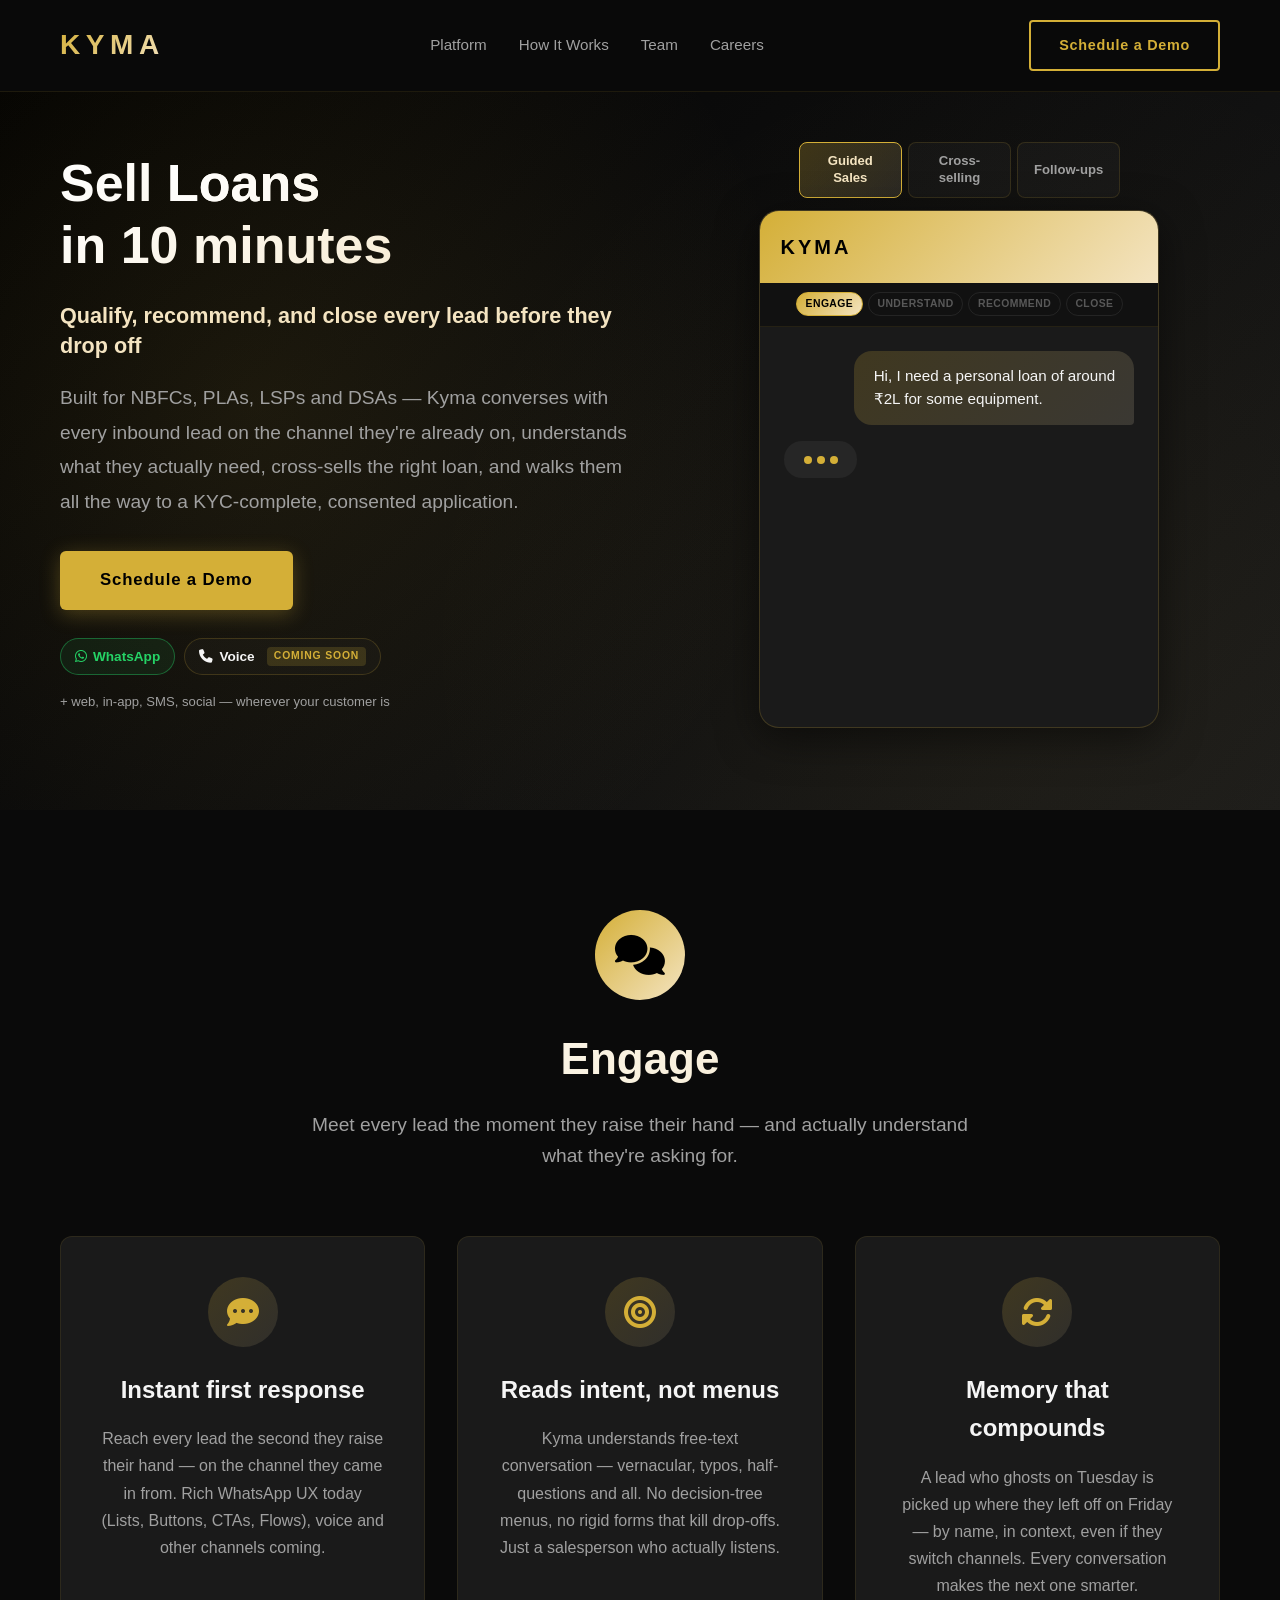
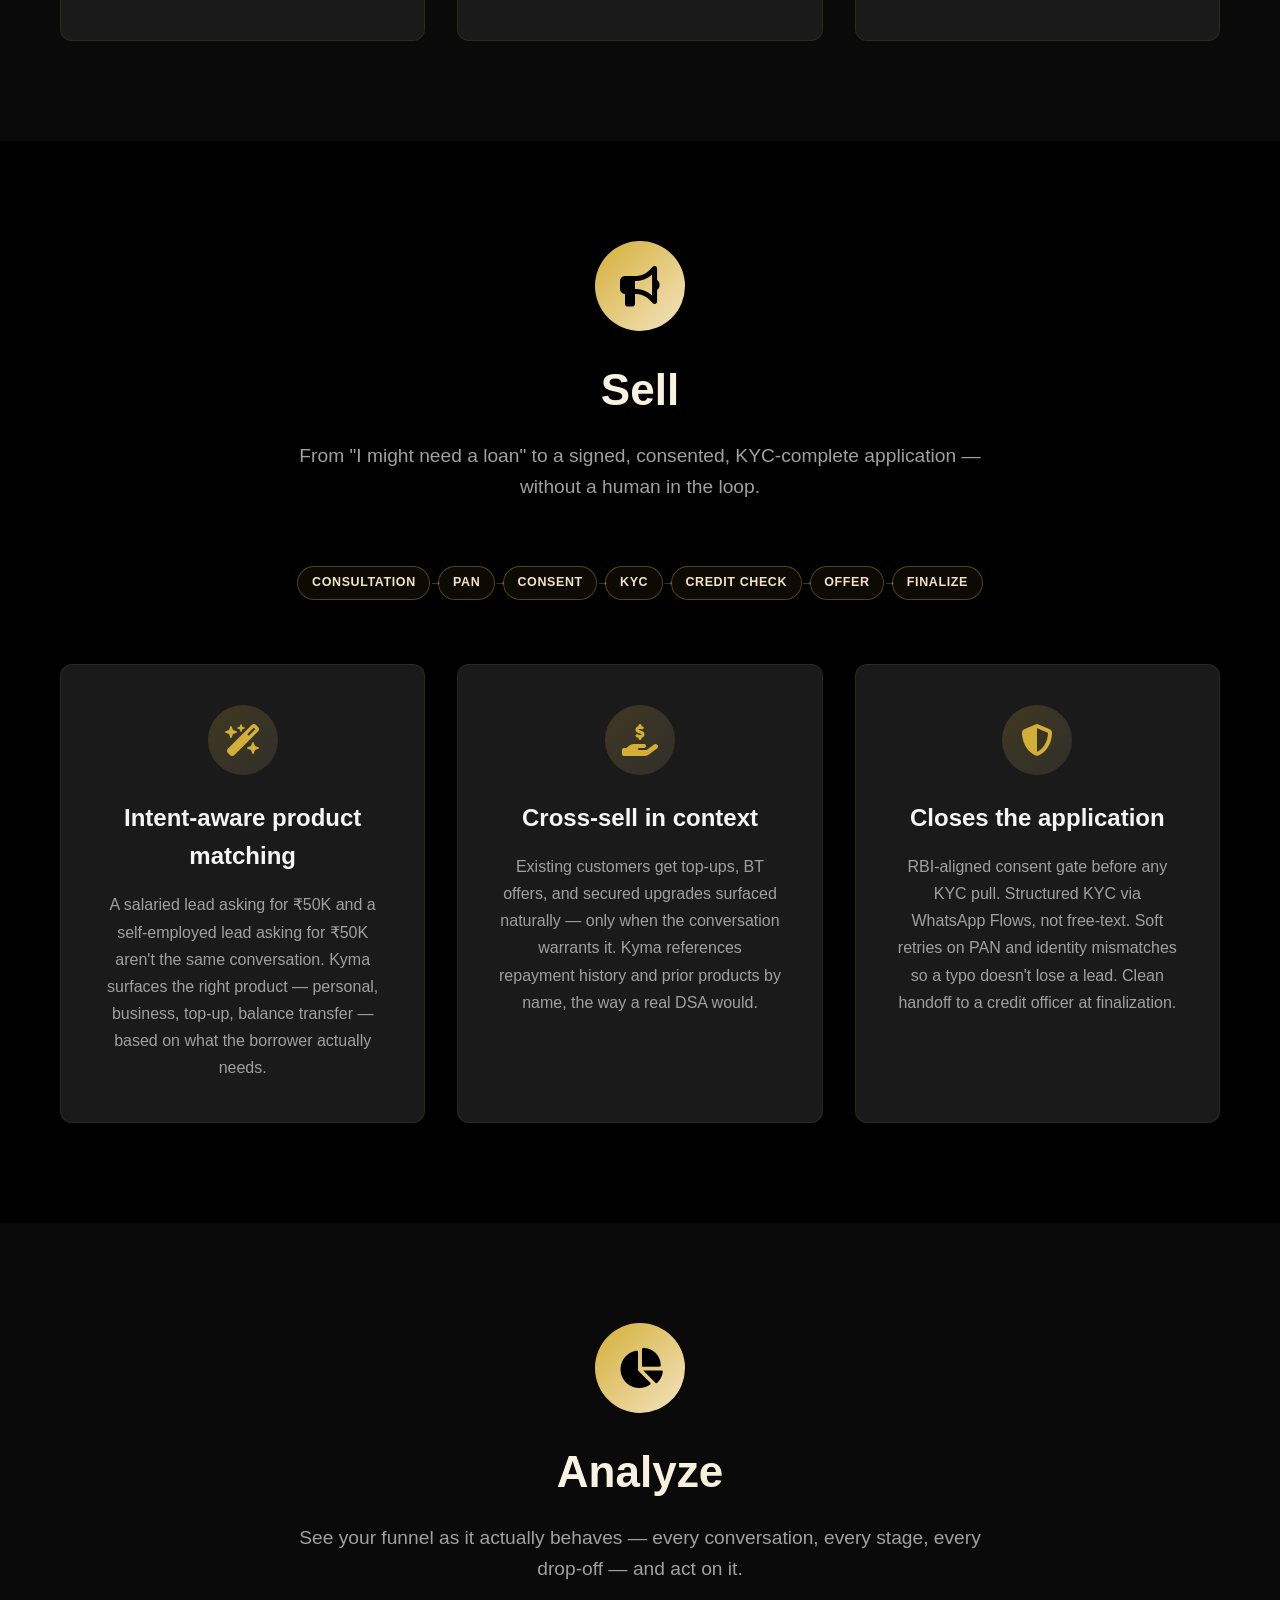
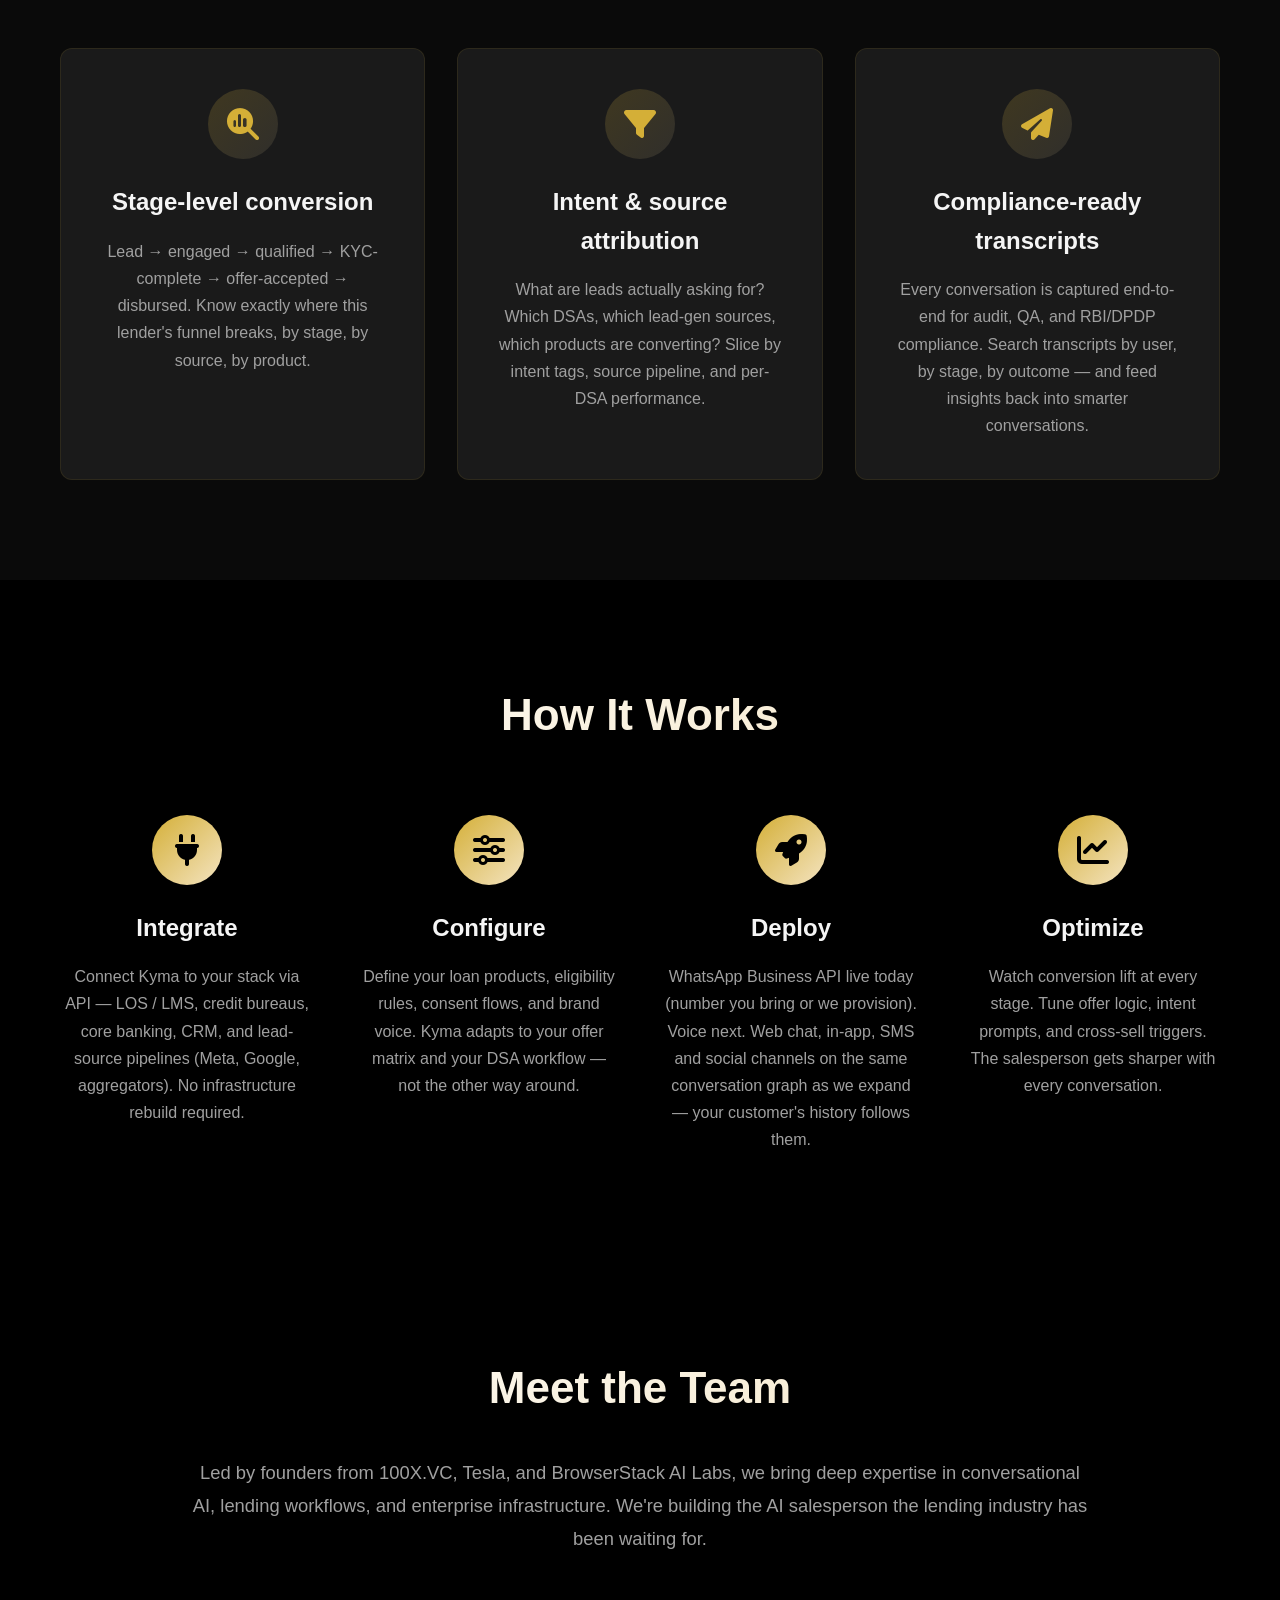
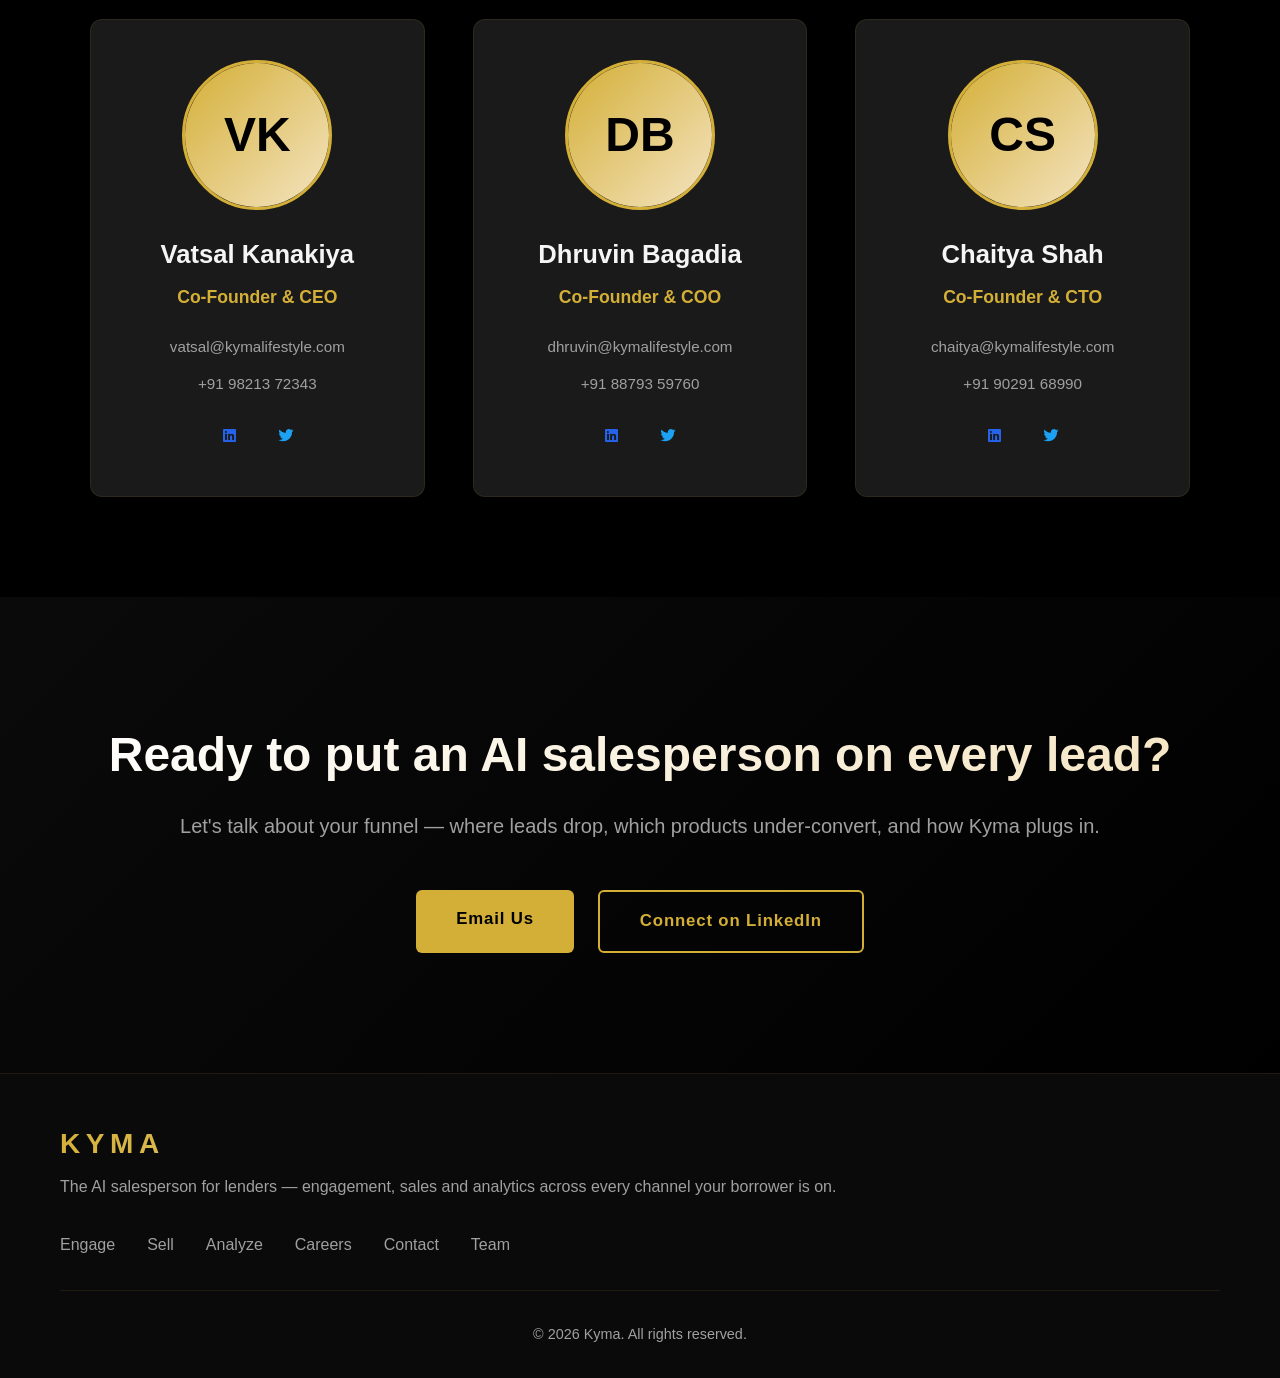
==== commit 2f9de951: "Update hero messaging and demo flow" ====
--- a/index.html
+++ b/index.html
@@ -3,8 +3,17 @@
 <head>
     <meta charset="UTF-8">
     <meta name="viewport" content="width=device-width, initial-scale=1.0">
-    <title>Kyma — Conversational Engagement & Marketing Stack for Enterprises</title>
-    <meta name="description" content="Kyma helps enterprises engage customers through AI-powered conversational agents, drive upsell via high-intent interactions, and unlock deep analytics for targeted marketing.">
+    <title>Kyma — The AI salesperson for lenders</title>
+    <meta name="description" content="Kyma is the AI salesperson for NBFCs, PLAs, LSPs and DSAs in the Indian lending ecosystem. Engages every lead, reads intent, cross-sells the right loan, closes the application — on WhatsApp today, voice next, cross-platform from day one.">
+
+    <meta property="og:title" content="Kyma — The AI salesperson for lenders">
+    <meta property="og:description" content="An AI salesperson for NBFCs, PLAs, LSPs and DSAs. Engage every lead, read intent, cross-sell the right loan, close the application — across WhatsApp, voice (soon), and every channel your borrower is on.">
+    <meta property="og:type" content="website">
+    <meta property="og:url" content="https://kymalifestyle.com/">
+    <meta name="twitter:card" content="summary_large_image">
+    <meta name="twitter:title" content="Kyma — The AI salesperson for lenders">
+    <meta name="twitter:description" content="An AI salesperson for NBFCs, PLAs, LSPs and DSAs — on WhatsApp today, voice next, cross-platform from day one.">
+
     <link rel="stylesheet" href="styles.css">
     <link rel="stylesheet" href="https://cdnjs.cloudflare.com/ajax/libs/font-awesome/6.5.1/css/all.min.css">
 </head>
@@ -18,6 +27,7 @@
                     <a href="#engage">Platform</a>
                     <a href="#how-it-works">How It Works</a>
                     <a href="#team">Team</a>
+                    <a href="careers/">Careers</a>
                 </div>
                 <a href="#contact" class="nav-cta">Schedule a Demo</a>
             </div>
@@ -29,27 +39,46 @@
         <div class="container">
             <div class="hero-wrapper">
                 <div class="hero-text">
-                    <h1 class="hero-title">
-                        The Conversational Engagement Stack for Enterprises
+                    <h1 class="hero-title" aria-label="Sell Loans in 10 minutes">
+                        <span class="hero-title-line">
+                            Sell
+                            <span class="hero-slot" aria-hidden="true">
+                                <span class="hero-slot-track">
+                                    <span>Loans</span>
+                                    <span>Insurance</span>
+                                    <span>Credit Cards</span>
+                                    <span>Current Accounts</span>
+                                    <span>Savings Accounts</span>
+                                    <span>Loans</span>
+                                </span>
+                            </span>
+                        </span>
+                        <span class="hero-title-line">in 10 minutes</span>
                     </h1>
+                    <p class="hero-tagline">
+                        Qualify, recommend, and close every lead before they drop off
+                    </p>
                     <p class="hero-subtitle">
-                        Kyma gives enterprises an AI agent layer that drives customer engagement,
-                        powers intelligent upsell, and unlocks conversation-driven analytics —
-                        starting with banks and loyalty programs.
+                        Built for NBFCs, PLAs, LSPs and DSAs — Kyma converses with every inbound lead on the channel they're already on, understands what they actually need, cross-sells the right loan, and walks them all the way to a KYC-complete, consented application.
                     </p>
                     <a href="#contact" class="cta-button">Schedule a Demo</a>
-                    <div class="platform-badges">
-                        <i class="fas fa-comments"></i>
-                        <i class="fas fa-bullhorn"></i>
-                        <i class="fas fa-chart-pie"></i>
+                    <div class="channel-strip">
+                        <span class="channel live"><i class="fab fa-whatsapp"></i> WhatsApp</span>
+                        <span class="channel soon"><i class="fas fa-phone"></i> Voice <em class="voice-soon">Coming soon</em></span>
+                        <span class="channel more">+ web, in-app, SMS, social — wherever your customer is</span>
                     </div>
                 </div>
                 <div class="hero-chat">
+                    <div class="demo-tabs" id="demoTabs">
+                        <button class="demo-tab active" data-scenario="0">Guided Sales</button>
+                        <button class="demo-tab" data-scenario="1">Cross-selling</button>
+                        <button class="demo-tab" data-scenario="2">Follow-ups</button>
+                    </div>
                     <div class="chat-container">
                         <div class="chat-header">
                             <div class="chat-logo">KYMA</div>
-                            <div class="chat-status">AI Agent</div>
-                        </div>
+                        </div>
+                        <div class="stage-ribbon" id="stageRibbon"></div>
                         <div class="chat-messages" id="chatMessages">
                             <!-- Messages will be added by JavaScript -->
                         </div>
@@ -68,7 +97,7 @@
                 </div>
                 <h2 class="section-title">Engage</h2>
                 <p class="section-subtitle">
-                    An AI agent layer on top of enterprise products that creates a simpler conversational interface, driving action and building habits.
+                    Meet every lead the moment they raise their hand — and actually understand what they're asking for.
                 </p>
             </div>
             <div class="pillar-grid">
@@ -76,22 +105,22 @@
                     <div class="icon-wrapper">
                         <i class="fas fa-comment-dots"></i>
                     </div>
-                    <h3>Conversational Interface</h3>
-                    <p>Meet customers where they are. Kyma deploys AI agents on WhatsApp, iMessage, and web chat that understand your product catalog and take actions on behalf of users.</p>
-                </div>
-                <div class="pillar-card">
-                    <div class="icon-wrapper">
-                        <i class="fas fa-compass"></i>
-                    </div>
-                    <h3>Deeper Product Discovery</h3>
-                    <p>Users discover features and benefits they never knew existed. When a cardholder sees the real value of their points, they transact more, earn more, and redeem more.</p>
+                    <h3>Instant first response</h3>
+                    <p>Reach every lead the second they raise their hand — on the channel they came in from. Rich WhatsApp UX today (Lists, Buttons, CTAs, Flows), voice and other channels coming.</p>
+                </div>
+                <div class="pillar-card">
+                    <div class="icon-wrapper">
+                        <i class="fas fa-bullseye"></i>
+                    </div>
+                    <h3>Reads intent, not menus</h3>
+                    <p>Kyma understands free-text conversation — vernacular, typos, half-questions and all. No decision-tree menus, no rigid forms that kill drop-offs. Just a salesperson who actually listens.</p>
                 </div>
                 <div class="pillar-card">
                     <div class="icon-wrapper">
                         <i class="fas fa-rotate"></i>
                     </div>
-                    <h3>The Virtuous Cycle</h3>
-                    <p>Higher engagement drives higher product usage. Higher usage drives more value. More value drives deeper loyalty. Kyma powers this flywheel.</p>
+                    <h3>Memory that compounds</h3>
+                    <p>A lead who ghosts on Tuesday is picked up where they left off on Friday — by name, in context, even if they switch channels. Every conversation makes the next one smarter.</p>
                 </div>
             </div>
         </div>
@@ -106,30 +135,39 @@
                 </div>
                 <h2 class="section-title">Sell</h2>
                 <p class="section-subtitle">
-                    Turn engaged, high-intent conversations into revenue. Identify cross-sell and upsell moments in real time.
+                    From "I might need a loan" to a signed, consented, KYC-complete application — without a human in the loop.
                 </p>
             </div>
+            <div class="proof-ribbon" aria-label="What Kyma runs end-to-end">
+                <span>Consultation</span>
+                <span>PAN</span>
+                <span>Consent</span>
+                <span>KYC</span>
+                <span>Credit Check</span>
+                <span>Offer</span>
+                <span>Finalize</span>
+            </div>
             <div class="pillar-grid">
                 <div class="pillar-card">
                     <div class="icon-wrapper">
-                        <i class="fas fa-bullseye"></i>
-                    </div>
-                    <h3>Intent Detection</h3>
-                    <p>Kyma reads conversational signals to detect purchase intent and life events. A customer buying a laptop for their new startup is a signal worth acting on.</p>
+                        <i class="fas fa-wand-magic-sparkles"></i>
+                    </div>
+                    <h3>Intent-aware product matching</h3>
+                    <p>A salaried lead asking for ₹50K and a self-employed lead asking for ₹50K aren't the same conversation. Kyma surfaces the right product — personal, business, top-up, balance transfer — based on what the borrower actually needs.</p>
                 </div>
                 <div class="pillar-card">
                     <div class="icon-wrapper">
                         <i class="fas fa-hand-holding-dollar"></i>
                     </div>
-                    <h3>Contextual Offers</h3>
-                    <p>Surface the right product at the right moment. That startup founder? Congratulate them and suggest the bank's new business loan — naturally, within the conversation.</p>
-                </div>
-                <div class="pillar-card">
-                    <div class="icon-wrapper">
-                        <i class="fas fa-chart-simple"></i>
-                    </div>
-                    <h3>Revenue Attribution</h3>
-                    <p>Track which conversational touchpoints drive conversions. Know exactly which upsell moments are working and optimize your product positioning.</p>
+                    <h3>Cross-sell in context</h3>
+                    <p>Existing customers get top-ups, BT offers, and secured upgrades surfaced naturally — only when the conversation warrants it. Kyma references repayment history and prior products by name, the way a real DSA would.</p>
+                </div>
+                <div class="pillar-card">
+                    <div class="icon-wrapper">
+                        <i class="fas fa-shield-halved"></i>
+                    </div>
+                    <h3>Closes the application</h3>
+                    <p>RBI-aligned consent gate before any KYC pull. Structured KYC via WhatsApp Flows, not free-text. Soft retries on PAN and identity mismatches so a typo doesn't lose a lead. Clean handoff to a credit officer at finalization.</p>
                 </div>
             </div>
         </div>
@@ -144,7 +182,7 @@
                 </div>
                 <h2 class="section-title">Analyze</h2>
                 <p class="section-subtitle">
-                    Go deep into conversation data. Understand behavior, segment audiences, and launch targeted marketing campaigns.
+                    See your funnel as it actually behaves — every conversation, every stage, every drop-off — and act on it.
                 </p>
             </div>
             <div class="pillar-grid">
@@ -152,22 +190,22 @@
                     <div class="icon-wrapper">
                         <i class="fas fa-magnifying-glass-chart"></i>
                     </div>
-                    <h3>Conversation Intelligence</h3>
-                    <p>Every conversation is a data point. Kyma captures intent signals, product interest, sentiment, and behavioral patterns across millions of interactions.</p>
+                    <h3>Stage-level conversion</h3>
+                    <p>Lead → engaged → qualified → KYC-complete → offer-accepted → disbursed. Know exactly where this lender's funnel breaks, by stage, by source, by product.</p>
                 </div>
                 <div class="pillar-card">
                     <div class="icon-wrapper">
                         <i class="fas fa-filter"></i>
                     </div>
-                    <h3>Smart Segmentation</h3>
-                    <p>Slice and dice your customer base by behavior, not just demographics. Find users transacting over 3L/month through corporate accounts who are timely on loans and have growing balances.</p>
+                    <h3>Intent & source attribution</h3>
+                    <p>What are leads actually asking for? Which DSAs, which lead-gen sources, which products are converting? Slice by intent tags, source pipeline, and per-DSA performance.</p>
                 </div>
                 <div class="pillar-card">
                     <div class="icon-wrapper">
                         <i class="fas fa-paper-plane"></i>
                     </div>
-                    <h3>Campaign Engine</h3>
-                    <p>Go from insight to action. Build targeted campaigns and push them through the same conversational channel your customers already trust.</p>
+                    <h3>Compliance-ready transcripts</h3>
+                    <p>Every conversation is captured end-to-end for audit, QA, and RBI/DPDP compliance. Search transcripts by user, by stage, by outcome — and feed insights back into smarter conversations.</p>
                 </div>
             </div>
         </div>
@@ -183,28 +221,28 @@
                         <i class="fas fa-plug"></i>
                     </div>
                     <h3>Integrate</h3>
-                    <p>Connect Kyma to your existing systems via API — loyalty platforms, core banking, CRM, product catalogs. No infrastructure rebuild required.</p>
+                    <p>Connect Kyma to your stack via API — LOS / LMS, credit bureaus, core banking, CRM, and lead-source pipelines (Meta, Google, aggregators). No infrastructure rebuild required.</p>
                 </div>
                 <div class="step">
                     <div class="step-icon">
                         <i class="fas fa-sliders"></i>
                     </div>
                     <h3>Configure</h3>
-                    <p>Define your product catalog, set business rules for upsell triggers, and customize the AI agent's personality to match your brand voice.</p>
+                    <p>Define your loan products, eligibility rules, consent flows, and brand voice. Kyma adapts to your offer matrix and your DSA workflow — not the other way around.</p>
                 </div>
                 <div class="step">
                     <div class="step-icon">
                         <i class="fas fa-rocket"></i>
                     </div>
                     <h3>Deploy</h3>
-                    <p>Launch across WhatsApp, iMessage, web chat, or your own app. White-labeled under your brand. Customers see you, not us.</p>
+                    <p>WhatsApp Business API live today (number you bring or we provision). Voice next. Web chat, in-app, SMS and social channels on the same conversation graph as we expand — your customer's history follows them.</p>
                 </div>
                 <div class="step">
                     <div class="step-icon">
                         <i class="fas fa-chart-line"></i>
                     </div>
                     <h3>Optimize</h3>
-                    <p>Monitor engagement metrics, conversion rates, and campaign performance through the analytics dashboard. Iterate and scale.</p>
+                    <p>Watch conversion lift at every stage. Tune offer logic, intent prompts, and cross-sell triggers. The salesperson gets sharper with every conversation.</p>
                 </div>
             </div>
         </div>
@@ -215,7 +253,7 @@
         <div class="container">
             <h2 class="section-title">Meet the Team</h2>
             <p class="team-bio">
-                Led by founders from 100X.VC, Tesla, and BrowserStack AI Labs, we bring deep expertise in conversational AI, enterprise SaaS, and marketing technology. We're building the agentic infrastructure that transforms how enterprises engage, sell to, and understand their customers.
+                Led by founders from 100X.VC, Tesla, and BrowserStack AI Labs, we bring deep expertise in conversational AI, lending workflows, and enterprise infrastructure. We're building the AI salesperson the lending industry has been waiting for.
             </p>
             <div class="team-grid">
                 <div class="team-member">
@@ -271,8 +309,8 @@
     <section class="contact" id="contact">
         <div class="container">
             <div class="contact-content">
-                <h2>Ready to Transform Enterprise Engagement?</h2>
-                <p>Let's discuss how Kyma can drive deeper customer engagement, higher conversion, and actionable insights for your business.</p>
+                <h2>Ready to put an AI salesperson on every lead?</h2>
+                <p>Let's talk about your funnel — where leads drop, which products under-convert, and how Kyma plugs in.</p>
                 <div class="contact-options">
                     <a href="mailto:vatsal@kymalifestyle.com" class="contact-button">Email Us</a>
                     <a href="https://linkedin.com/in/vazzup" target="_blank" class="contact-button secondary">Connect on LinkedIn</a>
@@ -287,18 +325,19 @@
             <div class="footer-content">
                 <div class="footer-left">
                     <div class="logo">KYMA</div>
-                    <p>Conversational engagement and marketing stack for enterprises</p>
+                    <p>The AI salesperson for lenders — engagement, sales and analytics across every channel your borrower is on.</p>
                 </div>
                 <div class="footer-right">
                     <a href="#engage">Engage</a>
                     <a href="#sell">Sell</a>
                     <a href="#analyze">Analyze</a>
+                    <a href="careers/">Careers</a>
                     <a href="mailto:vatsal@kymalifestyle.com">Contact</a>
                     <a href="#team">Team</a>
                 </div>
             </div>
             <div class="footer-bottom">
-                <p>&copy; 2026 Kyma Lifestyle. All rights reserved.</p>
+                <p>&copy; 2026 Kyma. All rights reserved.</p>
             </div>
         </div>
     </footer>
--- a/styles.css
+++ b/styles.css
@@ -19,6 +19,7 @@
 
 html {
     scroll-behavior: smooth;
+    overflow-x: hidden;
 }
 
 body {
@@ -27,7 +28,10 @@
     color: var(--text-light);
     background-color: var(--bg-dark);
     overflow-x: hidden;
-}
+    width: 100%;
+}
+
+img, video, iframe { max-width: 100%; height: auto; }
 
 .container {
     max-width: 1200px;
@@ -39,6 +43,8 @@
 .navbar {
     position: fixed;
     top: 0;
+    left: 0;
+    right: 0;
     width: 100%;
     background: rgba(10, 10, 10, 0.95);
     backdrop-filter: blur(10px);
@@ -51,7 +57,12 @@
     justify-content: space-between;
     align-items: center;
     padding: 1.25rem 0;
-    gap: 2rem;
+    gap: 1rem;
+    min-width: 0;
+}
+
+.logo, .nav-cta {
+    flex-shrink: 0;
 }
 
 .logo {
@@ -149,6 +160,55 @@
     background-clip: text;
 }
 
+.hero-title-line {
+    display: block;
+}
+
+.hero-title-line:first-child {
+    white-space: nowrap;
+}
+
+.hero-slot {
+    --slot-height: 1.2em;
+    display: inline-block;
+    width: 9em;
+    height: var(--slot-height);
+    overflow: hidden;
+    vertical-align: bottom;
+}
+
+.hero-slot-track {
+    display: flex;
+    flex-direction: column;
+    animation: heroSlotSpin 10s cubic-bezier(0.65, 0, 0.35, 1) infinite;
+    background: linear-gradient(135deg, #ffffff 0%, var(--secondary-gold) 100%);
+    -webkit-background-clip: text;
+    -webkit-text-fill-color: transparent;
+    background-clip: text;
+}
+
+.hero-slot-track span {
+    display: block;
+    height: var(--slot-height);
+    line-height: var(--slot-height);
+    white-space: nowrap;
+}
+
+@keyframes heroSlotSpin {
+    0%, 12% { transform: translateY(0); }
+    18%, 30% { transform: translateY(calc(var(--slot-height) * -1)); }
+    36%, 48% { transform: translateY(calc(var(--slot-height) * -2)); }
+    54%, 66% { transform: translateY(calc(var(--slot-height) * -3)); }
+    72%, 84% { transform: translateY(calc(var(--slot-height) * -4)); }
+    90%, 100% { transform: translateY(calc(var(--slot-height) * -5)); }
+}
+
+@media (prefers-reduced-motion: reduce) {
+    .hero-slot-track {
+        animation: none;
+    }
+}
+
 .hero-subtitle {
     font-size: 1.2rem;
     color: var(--text-gray);
@@ -194,8 +254,10 @@
 /* Chat Mockup */
 .hero-chat {
     display: flex;
+    flex-direction: column;
+    align-items: center;
     justify-content: center;
-    align-items: center;
+    width: 100%;
 }
 
 .chat-container {
@@ -232,10 +294,26 @@
 .chat-messages {
     padding: 1.5rem;
     height: 400px;
-    overflow: hidden;
+    overflow-y: auto;
+    overflow-x: hidden;
     display: flex;
     flex-direction: column;
     gap: 1rem;
+    scrollbar-width: thin;
+    scrollbar-color: rgba(212, 175, 55, 0.3) transparent;
+}
+
+.chat-messages::-webkit-scrollbar {
+    width: 4px;
+}
+
+.chat-messages::-webkit-scrollbar-track {
+    background: transparent;
+}
+
+.chat-messages::-webkit-scrollbar-thumb {
+    background: rgba(212, 175, 55, 0.3);
+    border-radius: 2px;
 }
 
 .chat-message {
@@ -691,14 +769,41 @@
 }
 
 /* Responsive Design */
+@media (max-width: 1024px) {
+    .team-grid {
+        grid-template-columns: repeat(2, 1fr);
+    }
+}
+
 @media (max-width: 768px) {
     .nav-links {
         display: none;
     }
 
+    .nav-content {
+        gap: 0.75rem;
+        padding: 0.95rem 0;
+    }
+
+    .logo {
+        font-size: 1.5rem;
+        letter-spacing: 0.18em;
+    }
+
+    .nav-cta {
+        padding: 0.55rem 1rem;
+        font-size: 0.8rem;
+        letter-spacing: 0.03em;
+    }
+
+    .hero {
+        padding: 110px 0 60px;
+        min-height: auto;
+    }
+
     .hero-wrapper {
         grid-template-columns: 1fr;
-        gap: 3rem;
+        gap: 2.5rem;
     }
 
     .hero-text {
@@ -707,39 +812,98 @@
     }
 
     .hero-title {
-        font-size: 2.5rem;
+        font-size: 2.4rem;
     }
 
     .hero-subtitle {
-        font-size: 1.1rem;
+        font-size: 1.05rem;
+        line-height: 1.65;
     }
 
     .platform-badges {
         justify-content: center;
+        gap: 1.25rem;
+        font-size: 1.75rem;
     }
 
     .chat-container {
         max-width: 100%;
     }
 
+    .chat-messages {
+        height: 380px;
+    }
+
+    section {
+        padding: 60px 0;
+    }
+
     .section-title {
         font-size: 2rem;
     }
 
-    .pillar-grid {
-        grid-template-columns: 1fr;
-    }
-
-    .steps {
-        grid-template-columns: 1fr;
-    }
-
+    .section-subtitle {
+        font-size: 1.05rem;
+        margin-bottom: 2.5rem;
+    }
+
+    .pillar-icon-wrapper {
+        width: 70px;
+        height: 70px;
+        font-size: 2rem;
+    }
+
+    .pillar-grid,
+    .steps,
     .team-grid {
         grid-template-columns: 1fr;
+        gap: 1.25rem;
+        margin-top: 2rem;
+    }
+
+    .pillar-card,
+    .team-member {
+        padding: 1.75rem 1.5rem;
+    }
+
+    .step h3,
+    .pillar-card h3 {
+        font-size: 1.25rem;
+    }
+
+    .team-bio {
+        font-size: 1rem;
+        margin: 1.5rem auto 2.5rem;
+    }
+
+    .member-photo {
+        width: 110px;
+        height: 110px;
+    }
+
+    .photo-placeholder {
+        font-size: 2.25rem;
+    }
+
+    .team-member h3 {
+        font-size: 1.35rem;
+    }
+
+    .contact {
+        padding: 70px 0;
     }
 
     .contact-content h2 {
         font-size: 2rem;
+    }
+
+    .contact-content p {
+        font-size: 1.05rem;
+        margin-bottom: 2rem;
+    }
+
+    .footer {
+        padding: 2.5rem 0 1.5rem;
     }
 
     .footer-content {
@@ -747,23 +911,81 @@
         text-align: center;
     }
 
+    .footer-right {
+        flex-wrap: wrap;
+        justify-content: center;
+        gap: 1.25rem;
+    }
+}
+
+@media (max-width: 480px) {
+    .container {
+        padding: 0 16px;
+    }
+
+    .nav-content {
+        gap: 0.5rem;
+        padding: 0.85rem 0;
+    }
+
+    .logo {
+        font-size: 1.3rem;
+        letter-spacing: 0.12em;
+    }
+
     .nav-cta {
-        padding: 0.6rem 1.2rem;
-        font-size: 0.85rem;
-    }
-}
-
-@media (max-width: 480px) {
+        padding: 0.5rem 0.8rem;
+        font-size: 0.74rem;
+        border-width: 1.5px;
+        letter-spacing: 0.02em;
+    }
+
+    .hero {
+        padding: 100px 0 50px;
+    }
+
     .hero-title {
-        font-size: 2rem;
+        font-size: 1.95rem;
+        line-height: 1.18;
     }
 
     .hero-subtitle {
+        font-size: 0.98rem;
+    }
+
+    .cta-button {
+        padding: 0.85rem 2rem;
         font-size: 1rem;
     }
 
-    .logo {
+    .platform-badges {
         font-size: 1.5rem;
+        gap: 1rem;
+    }
+
+    section {
+        padding: 50px 0;
+    }
+
+    .section-title {
+        font-size: 1.7rem;
+    }
+
+    .section-subtitle {
+        font-size: 1rem;
+    }
+
+    .pillar-card,
+    .team-member {
+        padding: 1.5rem 1.25rem;
+    }
+
+    .contact {
+        padding: 60px 0;
+    }
+
+    .contact-content h2 {
+        font-size: 1.7rem;
     }
 
     .contact-options {
@@ -772,15 +994,546 @@
 
     .contact-button {
         width: 100%;
+        text-align: center;
     }
 
     .chat-messages {
-        height: 350px;
+        height: 340px;
         padding: 1rem;
+    }
+
+    .chat-header {
+        padding: 1rem;
+    }
+
+    .chat-logo {
+        font-size: 1.1rem;
     }
 
     .message-bubble {
         font-size: 0.9rem;
-        padding: 0.8rem 1rem;
-    }
-}
+        padding: 0.75rem 1rem;
+    }
+
+    .footer-right {
+        gap: 1rem 1.5rem;
+        font-size: 0.92rem;
+    }
+}
+
+@media (max-width: 360px) {
+    .container {
+        padding: 0 14px;
+    }
+
+    .nav-content {
+        gap: 0.4rem;
+    }
+
+    .logo {
+        font-size: 1.2rem;
+        letter-spacing: 0.1em;
+    }
+
+    .nav-cta {
+        padding: 0.45rem 0.65rem;
+        font-size: 0.7rem;
+    }
+
+    .hero-title {
+        font-size: 1.75rem;
+    }
+}
+
+/* =====================================================
+   Lending salesperson — hero supporting elements
+   ===================================================== */
+
+.hero-tagline {
+    font-size: 1.35rem;
+    color: var(--secondary-gold);
+    font-weight: 600;
+    margin-bottom: 1.25rem;
+    line-height: 1.4;
+}
+
+.audience-strip {
+    display: flex;
+    flex-wrap: wrap;
+    gap: 0.5rem;
+    margin-bottom: 2rem;
+}
+
+.audience-strip span {
+    background: rgba(212, 175, 55, 0.12);
+    color: var(--secondary-gold);
+    padding: 0.35rem 0.85rem;
+    border-radius: 999px;
+    font-size: 0.85rem;
+    font-weight: 600;
+    letter-spacing: 0.05em;
+    border: 1px solid rgba(212, 175, 55, 0.25);
+}
+
+.channel-strip {
+    display: flex;
+    flex-wrap: wrap;
+    align-items: center;
+    gap: 0.6rem;
+    margin-top: 1.75rem;
+    color: var(--text-gray);
+    font-size: 0.9rem;
+}
+
+.channel-strip .channel {
+    display: inline-flex;
+    align-items: center;
+    gap: 0.4rem;
+    padding: 0.4rem 0.85rem;
+    border-radius: 999px;
+    border: 1px solid rgba(212, 175, 55, 0.2);
+    background: rgba(255, 255, 255, 0.02);
+    font-weight: 600;
+    font-size: 0.85rem;
+}
+
+.channel-strip .channel.live {
+    color: var(--accent-green);
+    border-color: rgba(37, 211, 102, 0.4);
+    background: rgba(37, 211, 102, 0.08);
+}
+
+.channel-strip .channel.soon {
+    color: var(--text-light);
+}
+
+.channel-strip .channel.more {
+    background: transparent;
+    border: none;
+    color: var(--text-gray);
+    padding: 0.4rem 0;
+    font-weight: 400;
+    font-size: 0.82rem;
+}
+
+.voice-soon {
+    display: inline-block;
+    margin-left: 0.35rem;
+    padding: 0.1rem 0.45rem;
+    background: rgba(212, 175, 55, 0.18);
+    color: var(--primary-gold);
+    border-radius: 4px;
+    font-size: 0.65rem;
+    font-style: normal;
+    font-weight: 700;
+    letter-spacing: 0.08em;
+    text-transform: uppercase;
+}
+
+/* =====================================================
+   Demo tabs + chat surface additions
+   ===================================================== */
+
+.demo-tabs {
+    display: flex;
+    flex-wrap: wrap;
+    gap: 0.4rem;
+    max-width: 400px;
+    margin: 0 auto 0.75rem;
+}
+
+.demo-tab {
+    flex: 1 1 calc(33.333% - 0.4rem);
+    min-width: 0;
+    background: rgba(255, 255, 255, 0.03);
+    border: 1px solid rgba(212, 175, 55, 0.15);
+    color: var(--text-gray);
+    font-family: inherit;
+    font-size: 0.82rem;
+    font-weight: 600;
+    padding: 0.65rem 0.7rem;
+    border-radius: 8px;
+    cursor: pointer;
+    line-height: 1.25;
+    text-align: center;
+    transition: all 0.2s ease;
+}
+
+.demo-tab:hover {
+    color: var(--text-light);
+    border-color: rgba(212, 175, 55, 0.4);
+}
+
+.demo-tab.active {
+    background: linear-gradient(135deg, rgba(212, 175, 55, 0.25), rgba(244, 228, 193, 0.12));
+    color: var(--secondary-gold);
+    border-color: var(--primary-gold);
+}
+
+.demo-channel-caption {
+    max-width: 400px;
+    margin: 0.75rem auto 0;
+    text-align: center;
+    color: var(--text-gray);
+    font-size: 0.78rem;
+    font-style: italic;
+    opacity: 0.75;
+}
+
+/* Stage ribbon inside chat */
+.stage-ribbon {
+    display: flex;
+    flex-wrap: wrap;
+    gap: 0.3rem;
+    padding: 0.6rem 0.9rem;
+    background: rgba(0, 0, 0, 0.35);
+    border-bottom: 1px solid rgba(212, 175, 55, 0.1);
+    justify-content: center;
+}
+
+.stage {
+    font-size: 0.65rem;
+    letter-spacing: 0.04em;
+    text-transform: uppercase;
+    font-weight: 600;
+    padding: 0.18rem 0.55rem;
+    border-radius: 999px;
+    border: 1px solid rgba(255, 255, 255, 0.08);
+    transition: all 0.4s ease;
+    white-space: nowrap;
+}
+
+.stage.pending {
+    color: rgba(160, 160, 160, 0.5);
+    background: transparent;
+}
+
+.stage.active {
+    color: var(--bg-dark);
+    background: linear-gradient(135deg, var(--primary-gold), var(--secondary-gold));
+    border-color: var(--primary-gold);
+    box-shadow: 0 0 0 0 rgba(212, 175, 55, 0.5);
+    animation: stagePulse 1.6s ease-in-out infinite;
+}
+
+.stage.done {
+    color: var(--secondary-gold);
+    background: rgba(212, 175, 55, 0.15);
+    border-color: rgba(212, 175, 55, 0.4);
+}
+
+@keyframes stagePulse {
+    0%, 100% { box-shadow: 0 0 0 0 rgba(212, 175, 55, 0.45); }
+    50% { box-shadow: 0 0 0 6px rgba(212, 175, 55, 0); }
+}
+
+/* =====================================================
+   Rich WhatsApp-primitive bubbles
+   ===================================================== */
+
+.chat-message.system {
+    justify-content: center;
+}
+
+.system-bubble {
+    background: rgba(212, 175, 55, 0.08);
+    color: var(--secondary-gold);
+    font-size: 0.78rem;
+    font-style: italic;
+    padding: 0.4rem 0.85rem;
+    border-radius: 999px;
+    border: 1px dashed rgba(212, 175, 55, 0.35);
+    max-width: 85%;
+}
+
+.system-bubble i {
+    margin-right: 0.3rem;
+    opacity: 0.8;
+}
+
+.chat-divider-row {
+    display: flex;
+    justify-content: center;
+    margin: 0.5rem 0;
+}
+
+.chat-divider {
+    color: var(--text-gray);
+    font-size: 0.72rem;
+    font-weight: 600;
+    letter-spacing: 0.08em;
+    text-transform: uppercase;
+    padding: 0.3rem 0.85rem;
+    background: rgba(0, 0, 0, 0.35);
+    border-radius: 999px;
+}
+
+.consent-bubble {
+    border-left: 3px solid var(--primary-gold);
+    padding: 0.85rem 1rem !important;
+}
+
+.consent-text {
+    margin-bottom: 0.65rem;
+    font-size: 0.92rem;
+}
+
+.consent-actions {
+    display: flex;
+    gap: 0.4rem;
+    flex-wrap: wrap;
+}
+
+.consent-btn {
+    font-size: 0.78rem;
+    padding: 0.35rem 0.75rem;
+    border-radius: 6px;
+    background: rgba(255, 255, 255, 0.06);
+    border: 1px solid rgba(212, 175, 55, 0.25);
+    color: var(--text-light);
+    font-weight: 600;
+}
+
+.consent-btn.primary {
+    background: linear-gradient(135deg, var(--primary-gold), var(--secondary-gold));
+    color: var(--bg-dark);
+    border-color: transparent;
+}
+
+.flow-card {
+    padding: 0.85rem 1rem !important;
+    border-left: 3px solid var(--accent-green);
+    width: 100%;
+    max-width: 90% !important;
+}
+
+.flow-header {
+    font-size: 0.72rem;
+    font-weight: 700;
+    color: var(--accent-green);
+    text-transform: uppercase;
+    letter-spacing: 0.06em;
+    margin-bottom: 0.55rem;
+}
+
+.flow-header i {
+    margin-right: 0.35rem;
+}
+
+.flow-field {
+    display: flex;
+    justify-content: space-between;
+    font-size: 0.82rem;
+    padding: 0.3rem 0;
+    border-bottom: 1px solid rgba(255, 255, 255, 0.06);
+}
+
+.flow-field:last-of-type {
+    border-bottom: none;
+}
+
+.flow-label {
+    color: var(--text-gray);
+}
+
+.flow-input {
+    color: var(--text-light);
+    opacity: 0.5;
+    font-family: monospace;
+    letter-spacing: 0.1em;
+}
+
+.flow-submit {
+    margin-top: 0.6rem;
+    text-align: center;
+    background: var(--accent-green);
+    color: var(--bg-dark);
+    font-weight: 700;
+    font-size: 0.82rem;
+    padding: 0.4rem;
+    border-radius: 6px;
+    letter-spacing: 0.05em;
+}
+
+.offer-card {
+    padding: 0.85rem 1rem !important;
+    border-left: 3px solid var(--primary-gold);
+    width: 100%;
+    max-width: 90% !important;
+}
+
+.offer-header {
+    font-size: 0.72rem;
+    font-weight: 700;
+    color: var(--primary-gold);
+    text-transform: uppercase;
+    letter-spacing: 0.06em;
+    margin-bottom: 0.55rem;
+}
+
+.offer-header i {
+    margin-right: 0.35rem;
+}
+
+.offer-row {
+    display: flex;
+    justify-content: space-between;
+    align-items: center;
+    padding: 0.55rem 0;
+    border-bottom: 1px solid rgba(255, 255, 255, 0.06);
+    gap: 0.5rem;
+}
+
+.offer-row:last-child {
+    border-bottom: none;
+}
+
+.offer-amount {
+    font-weight: 700;
+    color: var(--text-light);
+    font-size: 0.95rem;
+}
+
+.offer-meta {
+    color: var(--text-gray);
+    font-size: 0.78rem;
+    margin-top: 0.1rem;
+}
+
+.offer-tag {
+    background: rgba(212, 175, 55, 0.15);
+    color: var(--secondary-gold);
+    font-size: 0.7rem;
+    font-weight: 700;
+    padding: 0.2rem 0.55rem;
+    border-radius: 4px;
+    letter-spacing: 0.05em;
+    text-transform: uppercase;
+    flex-shrink: 0;
+}
+
+/* =====================================================
+   Sell-section proof ribbon (static 7-stage strip)
+   ===================================================== */
+
+.proof-ribbon {
+    display: flex;
+    flex-wrap: wrap;
+    justify-content: center;
+    gap: 0.5rem;
+    max-width: 900px;
+    margin: 0 auto 2rem;
+    padding: 0 1rem;
+}
+
+.proof-ribbon span {
+    font-size: 0.78rem;
+    font-weight: 600;
+    letter-spacing: 0.05em;
+    text-transform: uppercase;
+    color: var(--secondary-gold);
+    padding: 0.35rem 0.85rem;
+    border: 1px solid rgba(212, 175, 55, 0.35);
+    border-radius: 999px;
+    background: rgba(212, 175, 55, 0.06);
+    position: relative;
+}
+
+.proof-ribbon span:not(:last-child)::after {
+    content: '→';
+    position: absolute;
+    right: -0.85rem;
+    top: 50%;
+    transform: translateY(-50%);
+    color: var(--text-gray);
+    font-size: 0.8rem;
+    opacity: 0.6;
+}
+
+/* =====================================================
+   Responsive overrides for new elements
+   ===================================================== */
+
+@media (max-width: 768px) {
+    .hero-tagline {
+        font-size: 1.1rem;
+        text-align: center;
+    }
+
+    .hero-title-line:first-child {
+        display: flex;
+        flex-direction: column;
+        align-items: center;
+        white-space: normal;
+    }
+
+    .hero-slot {
+        width: min(100%, 9em);
+    }
+
+    .audience-strip {
+        justify-content: center;
+    }
+
+    .channel-strip {
+        justify-content: center;
+        font-size: 0.82rem;
+    }
+
+    .channel-strip .channel.more {
+        flex-basis: 100%;
+        text-align: center;
+    }
+
+    .demo-tab {
+        font-size: 0.68rem;
+        padding: 0.5rem 0.4rem;
+    }
+
+    .stage {
+        font-size: 0.6rem;
+        padding: 0.15rem 0.45rem;
+    }
+
+    .proof-ribbon span {
+        font-size: 0.7rem;
+        padding: 0.3rem 0.6rem;
+    }
+
+    .proof-ribbon span:not(:last-child)::after {
+        right: -0.7rem;
+    }
+}
+
+@media (max-width: 480px) {
+    .hero-tagline {
+        font-size: 0.98rem;
+    }
+
+    .audience-strip span {
+        font-size: 0.75rem;
+        padding: 0.3rem 0.7rem;
+    }
+
+    .demo-tab {
+        font-size: 0.62rem;
+        padding: 0.45rem 0.3rem;
+    }
+
+    .demo-channel-caption {
+        font-size: 0.7rem;
+    }
+
+    .proof-ribbon {
+        gap: 0.35rem;
+    }
+
+    .proof-ribbon span {
+        font-size: 0.62rem;
+        padding: 0.25rem 0.5rem;
+    }
+
+    .proof-ribbon span:not(:last-child)::after {
+        display: none;
+    }
+}
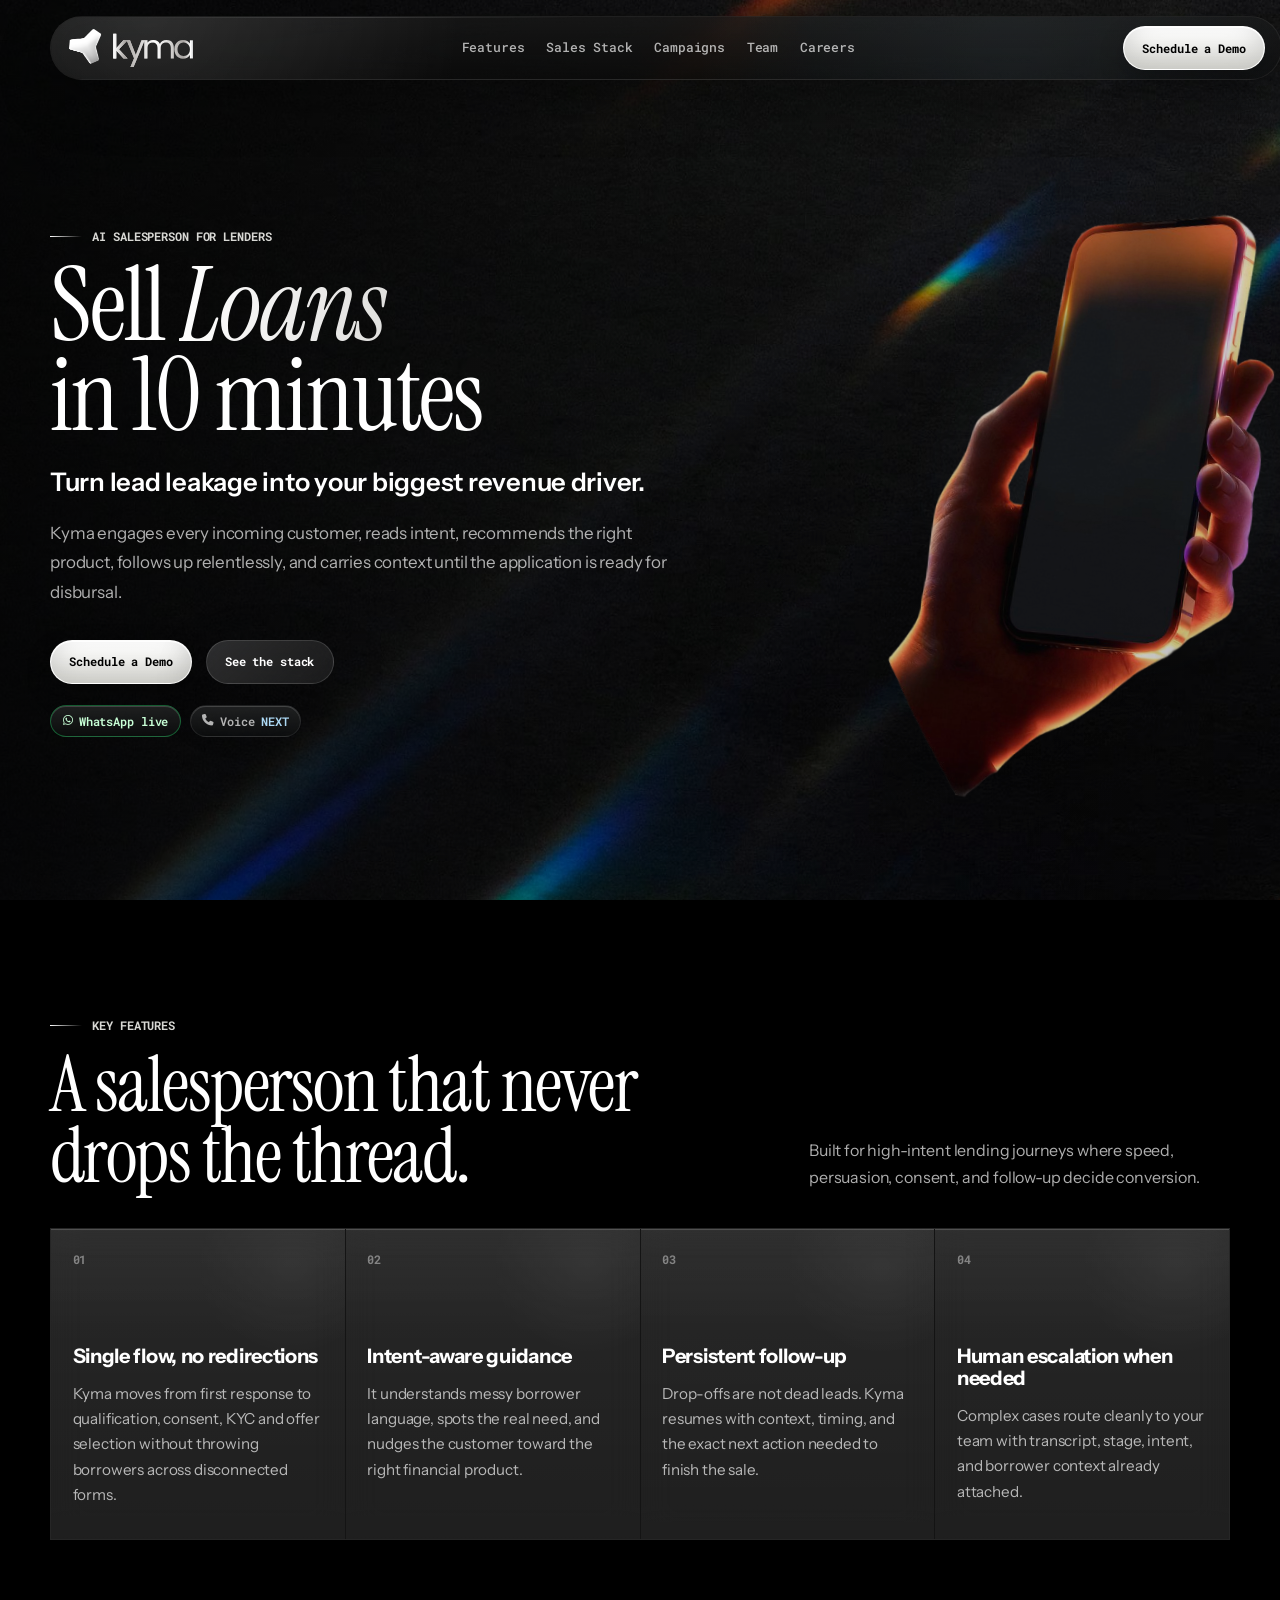
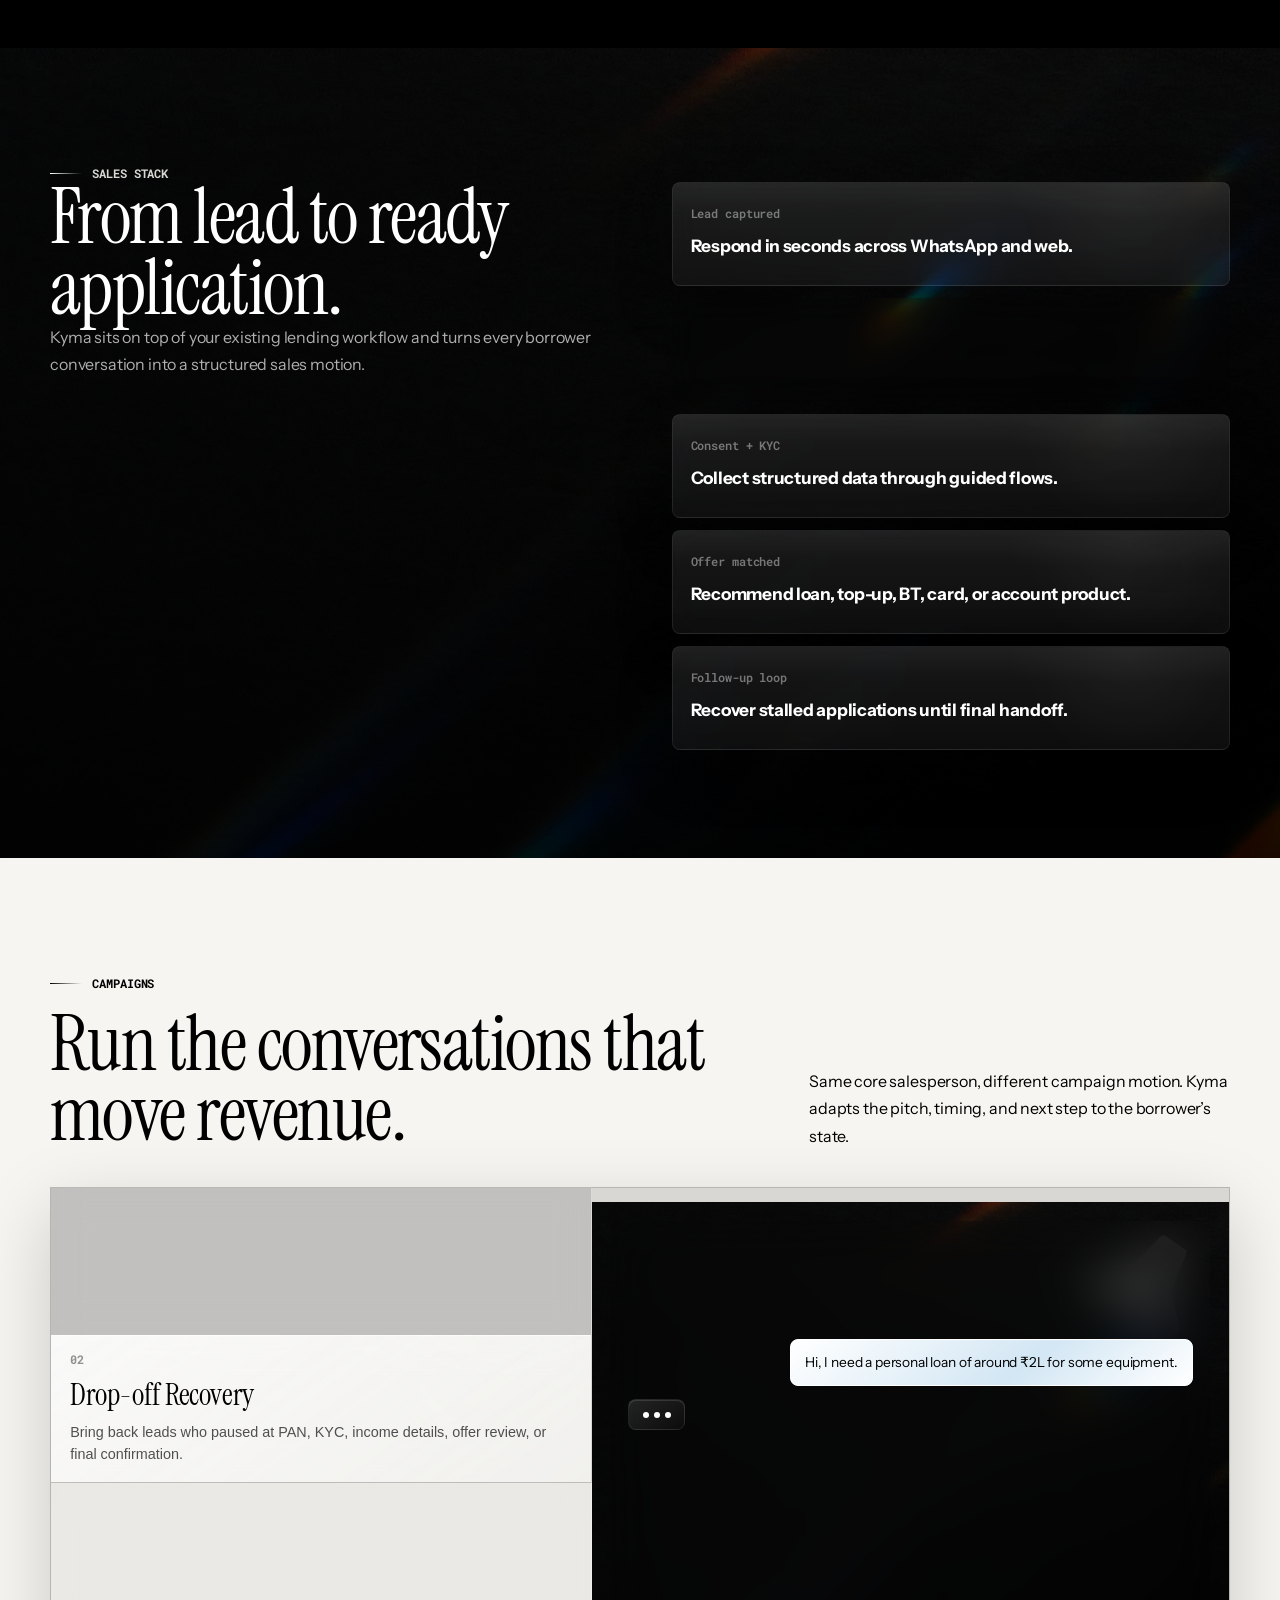
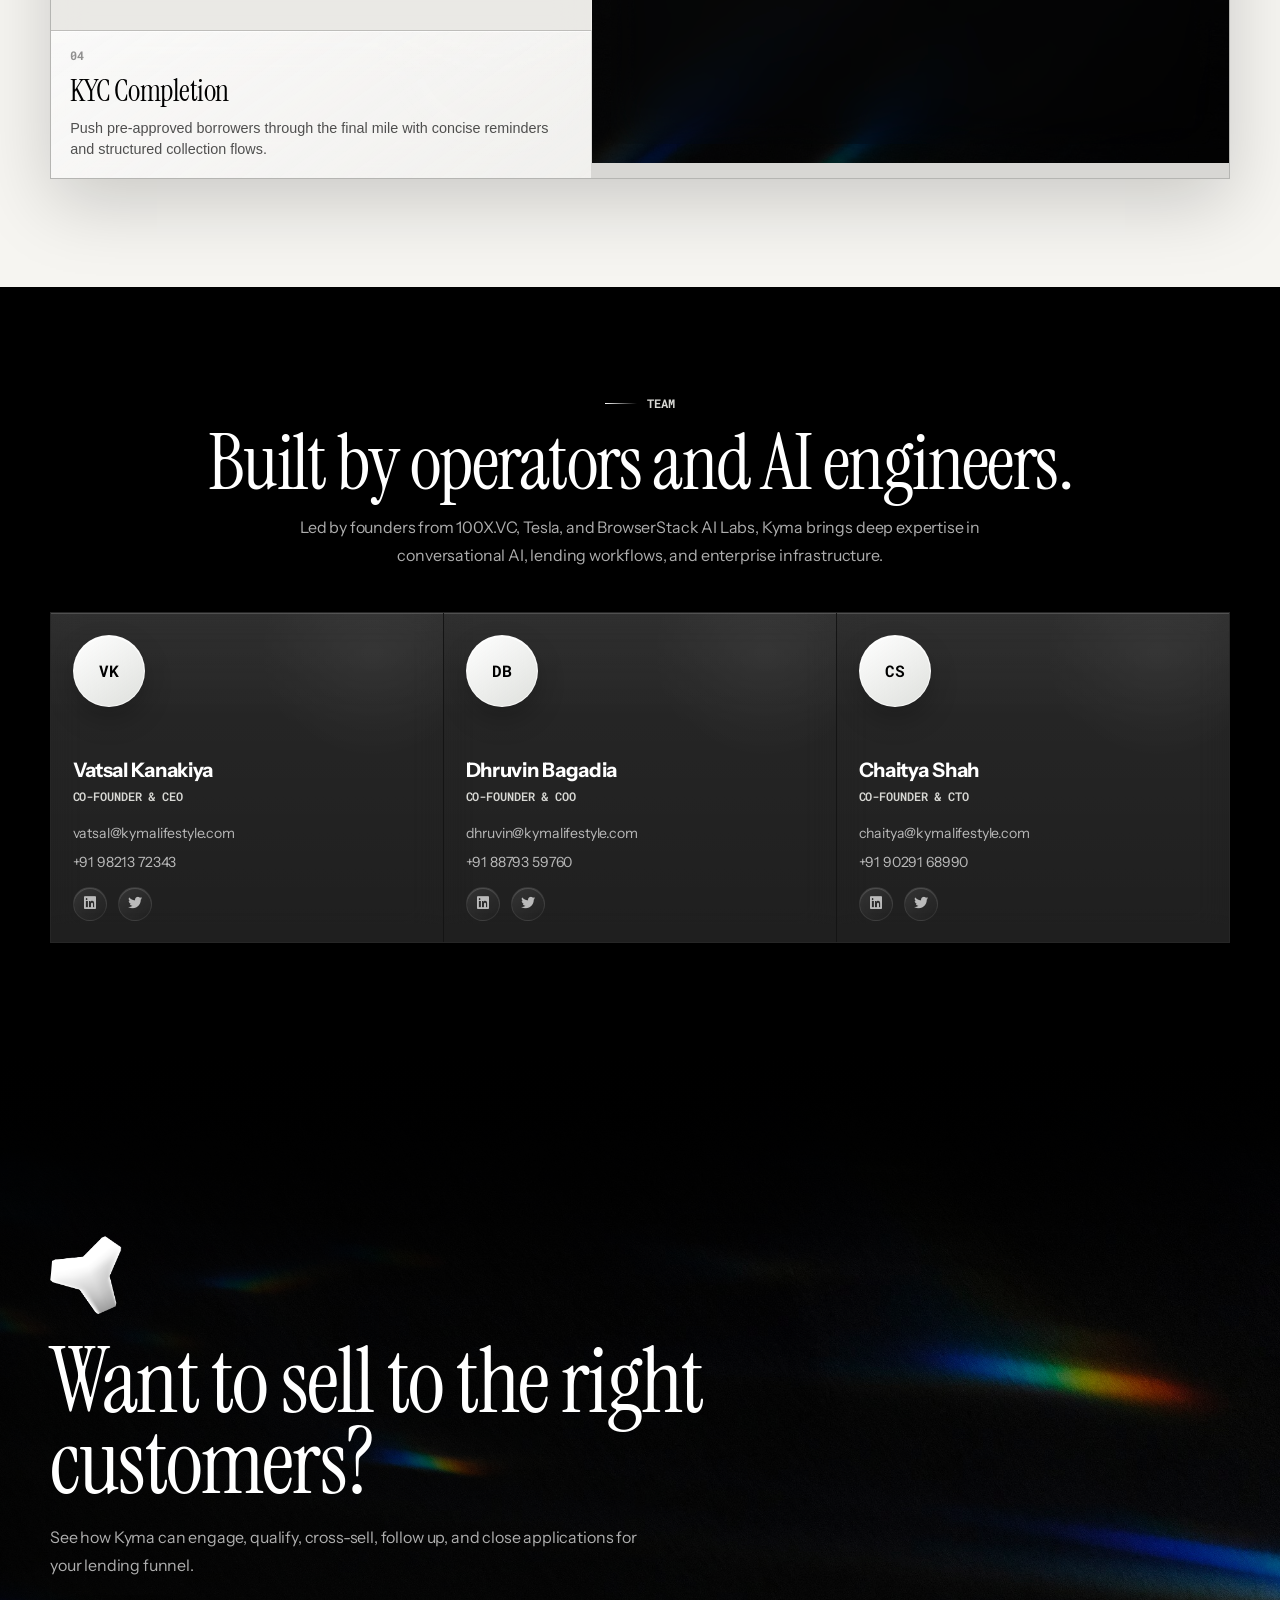
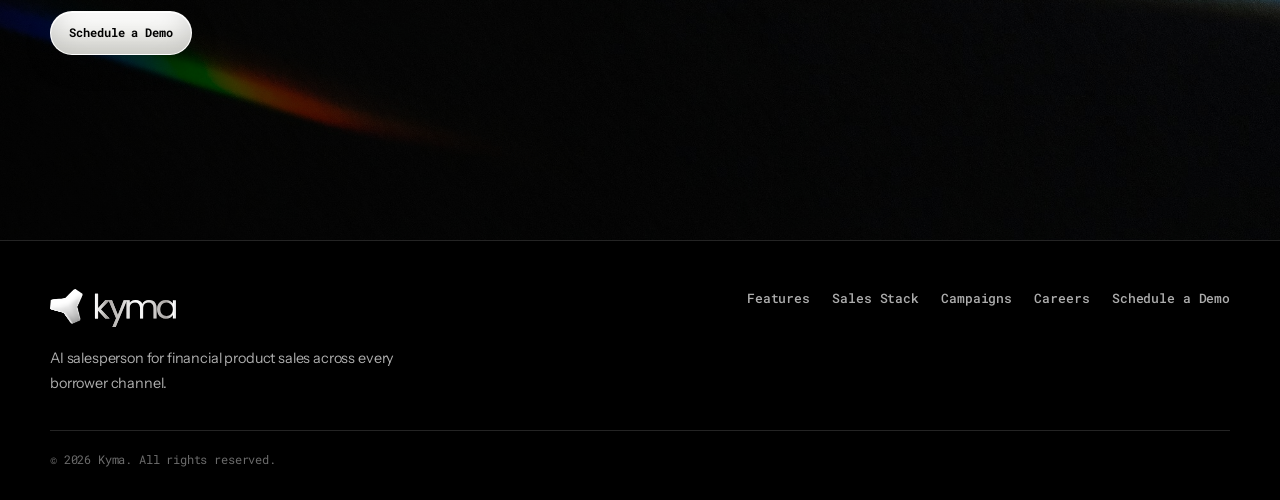
==== commit 5e0dd936: "Refresh Kyma brand glassmorphism" ====
--- a/index.html
+++ b/index.html
@@ -4,336 +4,286 @@
     <meta charset="UTF-8">
     <meta name="viewport" content="width=device-width, initial-scale=1.0">
     <title>Kyma — The AI salesperson for lenders</title>
-    <meta name="description" content="Kyma is the AI salesperson for NBFCs, PLAs, LSPs and DSAs in the Indian lending ecosystem. Engages every lead, reads intent, cross-sells the right loan, closes the application — on WhatsApp today, voice next, cross-platform from day one.">
+    <meta name="description" content="Kyma is the AI salesperson for NBFCs, PLAs, LSPs and DSAs. Sell loans, insurance, credit cards and banking products in minutes with intent-aware conversations across WhatsApp and every borrower channel.">
 
     <meta property="og:title" content="Kyma — The AI salesperson for lenders">
-    <meta property="og:description" content="An AI salesperson for NBFCs, PLAs, LSPs and DSAs. Engage every lead, read intent, cross-sell the right loan, close the application — across WhatsApp, voice (soon), and every channel your borrower is on.">
+    <meta property="og:description" content="Turn lead leakage into revenue with an AI salesperson that engages, qualifies, cross-sells, follows up and closes applications.">
     <meta property="og:type" content="website">
     <meta property="og:url" content="https://kymalifestyle.com/">
     <meta name="twitter:card" content="summary_large_image">
     <meta name="twitter:title" content="Kyma — The AI salesperson for lenders">
-    <meta name="twitter:description" content="An AI salesperson for NBFCs, PLAs, LSPs and DSAs — on WhatsApp today, voice next, cross-platform from day one.">
-
+    <meta name="twitter:description" content="Sell financial products in minutes with an AI salesperson built for Indian lending.">
+
+    <link rel="icon" type="image/svg+xml" href="assets/brand/favicon.svg">
+    <link rel="preconnect" href="https://fonts.googleapis.com">
+    <link rel="preconnect" href="https://fonts.gstatic.com" crossorigin>
+    <link href="https://fonts.googleapis.com/css2?family=Instrument+Sans:ital,wght@0,400..700;1,400..700&family=Instrument+Serif:ital@0;1&family=Roboto+Mono:wght@400;500;600;700&display=swap" rel="stylesheet">
     <link rel="stylesheet" href="styles.css">
     <link rel="stylesheet" href="https://cdnjs.cloudflare.com/ajax/libs/font-awesome/6.5.1/css/all.min.css">
 </head>
 <body>
-    <!-- Navigation -->
     <nav class="navbar">
         <div class="container">
             <div class="nav-content">
-                <div class="logo">KYMA</div>
-                <div class="nav-links">
-                    <a href="#engage">Platform</a>
-                    <a href="#how-it-works">How It Works</a>
+                <a href="./" class="brand-logo" aria-label="Kyma home">
+                    <img src="assets/brand/kyma-logo-light.svg" alt="Kyma">
+                </a>
+                <div class="nav-links" id="navLinks">
+                    <a href="#features">Features</a>
+                    <a href="#sales-stack">Sales Stack</a>
+                    <a href="#campaigns">Campaigns</a>
                     <a href="#team">Team</a>
                     <a href="careers/">Careers</a>
                 </div>
-                <a href="#contact" class="nav-cta">Schedule a Demo</a>
+                <button class="nav-toggle" type="button" aria-label="Open menu" aria-expanded="false" aria-controls="navLinks">
+                    <span></span>
+                    <span></span>
+                </button>
+                <a href="https://cal.com/kymavatsal/30min" target="_blank" rel="noopener noreferrer" class="nav-cta">Schedule a Demo</a>
             </div>
         </div>
     </nav>
 
-    <!-- Hero Section -->
-    <section class="hero">
-        <div class="container">
-            <div class="hero-wrapper">
-                <div class="hero-text">
-                    <h1 class="hero-title" aria-label="Sell Loans in 10 minutes">
-                        <span class="hero-title-line">
-                            Sell
-                            <span class="hero-slot" aria-hidden="true">
-                                <span class="hero-slot-track">
-                                    <span>Loans</span>
-                                    <span>Insurance</span>
-                                    <span>Credit Cards</span>
-                                    <span>Current Accounts</span>
-                                    <span>Savings Accounts</span>
-                                    <span>Loans</span>
+    <main>
+        <section class="hero">
+            <div class="container">
+                <div class="hero-wrapper">
+                    <div class="hero-figure" aria-hidden="true">
+                        <img src="assets/brand/hero-mask-figure.png" alt="">
+                    </div>
+                    <div class="hero-text">
+                        <p class="eyebrow">AI salesperson for lenders</p>
+                        <h1 class="hero-title" aria-label="Sell Loans in 10 minutes">
+                            <span class="hero-title-line">
+                                Sell
+                                <span class="hero-product-rotator" aria-hidden="true">
+                                    <span class="hero-product-track">
+                                        <span>Loans</span>
+                                        <span>Insurance</span>
+                                        <span>Credit Cards</span>
+                                        <span>Current Accounts</span>
+                                        <span>Savings Accounts</span>
+                                        <span>Loans</span>
+                                    </span>
                                 </span>
                             </span>
-                        </span>
-                        <span class="hero-title-line">in 10 minutes</span>
-                    </h1>
-                    <p class="hero-tagline">
-                        Qualify, recommend, and close every lead before they drop off
+                            <span class="hero-title-line">in 10 minutes</span>
+                        </h1>
+                        <p class="hero-tagline">Turn lead leakage into your biggest revenue driver.</p>
+                        <p class="hero-subtitle">
+                            Kyma engages every incoming customer, reads intent, recommends the right product, follows up relentlessly, and carries context until the application is ready for disbursal.
+                        </p>
+                        <div class="hero-actions">
+                            <a href="https://cal.com/kymavatsal/30min" target="_blank" rel="noopener noreferrer" class="cta-button">Schedule a Demo</a>
+                            <a href="#sales-stack" class="cta-button secondary">See the stack</a>
+                        </div>
+                        <div class="channel-strip" aria-label="Supported channels">
+                            <span class="channel live"><i class="fab fa-whatsapp"></i> WhatsApp live</span>
+                            <span class="channel soon"><i class="fas fa-phone"></i> Voice <em class="voice-soon">Next</em></span>
+                        </div>
+                    </div>
+
+                </div>
+            </div>
+        </section>
+
+        <section class="feature-section" id="features">
+            <div class="container">
+                <div class="section-kicker">Key Features</div>
+                <div class="section-heading-row">
+                    <h2 class="section-title">A salesperson that never drops the thread.</h2>
+                    <p class="section-subtitle">
+                        Built for high-intent lending journeys where speed, persuasion, consent, and follow-up decide conversion.
                     </p>
-                    <p class="hero-subtitle">
-                        Built for NBFCs, PLAs, LSPs and DSAs — Kyma converses with every inbound lead on the channel they're already on, understands what they actually need, cross-sells the right loan, and walks them all the way to a KYC-complete, consented application.
+                </div>
+                <div class="feature-grid">
+                    <article class="pillar-card feature-card">
+                        <span class="card-index">01</span>
+                        <h3>Single flow, no redirections</h3>
+                        <p>Kyma moves from first response to qualification, consent, KYC and offer selection without throwing borrowers across disconnected forms.</p>
+                    </article>
+                    <article class="pillar-card feature-card">
+                        <span class="card-index">02</span>
+                        <h3>Intent-aware guidance</h3>
+                        <p>It understands messy borrower language, spots the real need, and nudges the customer toward the right financial product.</p>
+                    </article>
+                    <article class="pillar-card feature-card">
+                        <span class="card-index">03</span>
+                        <h3>Persistent follow-up</h3>
+                        <p>Drop-offs are not dead leads. Kyma resumes with context, timing, and the exact next action needed to finish the sale.</p>
+                    </article>
+                    <article class="pillar-card feature-card">
+                        <span class="card-index">04</span>
+                        <h3>Human escalation when needed</h3>
+                        <p>Complex cases route cleanly to your team with transcript, stage, intent, and borrower context already attached.</p>
+                    </article>
+                </div>
+            </div>
+        </section>
+
+        <section class="sales-stack" id="sales-stack">
+            <div class="container">
+                <div class="section-kicker">Sales Stack</div>
+                <div class="stack-layout">
+                    <div>
+                        <h2 class="section-title">From lead to ready application.</h2>
+                        <p class="section-subtitle align-left">
+                            Kyma sits on top of your existing lending workflow and turns every borrower conversation into a structured sales motion.
+                        </p>
+                    </div>
+                    <div class="stack-steps">
+                        <div class="step">
+                            <span>Lead captured</span>
+                            <strong>Respond in seconds across WhatsApp and web.</strong>
+                        </div>
+                        <div class="step">
+                            <span>Intent read</span>
+                            <strong>Classify product need, urgency, and eligibility signals.</strong>
+                        </div>
+                        <div class="step">
+                            <span>Consent + KYC</span>
+                            <strong>Collect structured data through guided flows.</strong>
+                        </div>
+                        <div class="step">
+                            <span>Offer matched</span>
+                            <strong>Recommend loan, top-up, BT, card, or account product.</strong>
+                        </div>
+                        <div class="step">
+                            <span>Follow-up loop</span>
+                            <strong>Recover stalled applications until final handoff.</strong>
+                        </div>
+                    </div>
+                </div>
+            </div>
+        </section>
+
+        <section class="campaigns" id="campaigns">
+            <div class="container">
+                <div class="section-kicker">Campaigns</div>
+                <div class="section-heading-row">
+                    <h2 class="section-title">Run the conversations that move revenue.</h2>
+                    <p class="section-subtitle">
+                        Same core salesperson, different campaign motion. Kyma adapts the pitch, timing, and next step to the borrower’s state.
                     </p>
-                    <a href="#contact" class="cta-button">Schedule a Demo</a>
-                    <div class="channel-strip">
-                        <span class="channel live"><i class="fab fa-whatsapp"></i> WhatsApp</span>
-                        <span class="channel soon"><i class="fas fa-phone"></i> Voice <em class="voice-soon">Coming soon</em></span>
-                        <span class="channel more">+ web, in-app, SMS, social — wherever your customer is</span>
-                    </div>
-                </div>
-                <div class="hero-chat">
-                    <div class="demo-tabs" id="demoTabs">
-                        <button class="demo-tab active" data-scenario="0">Guided Sales</button>
-                        <button class="demo-tab" data-scenario="1">Cross-selling</button>
-                        <button class="demo-tab" data-scenario="2">Follow-ups</button>
-                    </div>
-                    <div class="chat-container">
-                        <div class="chat-header">
-                            <div class="chat-logo">KYMA</div>
-                        </div>
-                        <div class="stage-ribbon" id="stageRibbon"></div>
-                        <div class="chat-messages" id="chatMessages">
-                            <!-- Messages will be added by JavaScript -->
-                        </div>
-                    </div>
-                </div>
-            </div>
-        </div>
-    </section>
-
-    <!-- Engage Section -->
-    <section class="pillar engage" id="engage">
-        <div class="container">
-            <div class="pillar-header">
-                <div class="pillar-icon-wrapper">
-                    <i class="fas fa-comments"></i>
-                </div>
-                <h2 class="section-title">Engage</h2>
-                <p class="section-subtitle">
-                    Meet every lead the moment they raise their hand — and actually understand what they're asking for.
+                </div>
+                <div class="campaign-showcase">
+                    <div class="campaign-grid" id="demoTabs" aria-label="Campaign examples">
+                        <button class="pillar-card campaign-card demo-tab active" type="button" data-scenario="0">
+                            <span>01</span>
+                            <h3>Guided Sales</h3>
+                            <p>Turn open-ended loan interest into the right product path, eligibility check, and consented next step.</p>
+                        </button>
+                        <button class="pillar-card campaign-card demo-tab" type="button" data-scenario="1">
+                            <span>02</span>
+                            <h3>Drop-off Recovery</h3>
+                            <p>Bring back leads who paused at PAN, KYC, income details, offer review, or final confirmation.</p>
+                        </button>
+                        <button class="pillar-card campaign-card demo-tab" type="button" data-scenario="2">
+                            <span>03</span>
+                            <h3>Cross-sell / Top-up</h3>
+                            <p>Use repayment history and prior product context to surface top-ups, balance transfers, cards, and upgrades.</p>
+                        </button>
+                        <button class="pillar-card campaign-card demo-tab" type="button" data-scenario="3">
+                            <span>04</span>
+                            <h3>KYC Completion</h3>
+                            <p>Push pre-approved borrowers through the final mile with concise reminders and structured collection flows.</p>
+                        </button>
+                    </div>
+
+                    <div class="campaign-demo" aria-label="Kyma sales conversation demo">
+                        <div class="demo-shell">
+                            <div class="chat-container">
+                                <div class="chat-header">
+                                    <img src="assets/brand/kyma-mark-spinner.svg" alt="" aria-hidden="true">
+                                    <span>Live sales flow</span>
+                                </div>
+                                <div class="stage-ribbon" id="stageRibbon"></div>
+                                <div class="chat-messages" id="chatMessages">
+                                    <!-- Messages are rendered by script.js -->
+                                </div>
+                            </div>
+                        </div>
+                    </div>
+                </div>
+            </div>
+        </section>
+
+        <section class="team" id="team">
+            <div class="container">
+                <div class="section-kicker">Team</div>
+                <h2 class="section-title">Built by operators and AI engineers.</h2>
+                <p class="team-bio">
+                    Led by founders from 100X.VC, Tesla, and BrowserStack AI Labs, Kyma brings deep expertise in conversational AI, lending workflows, and enterprise infrastructure.
                 </p>
-            </div>
-            <div class="pillar-grid">
-                <div class="pillar-card">
-                    <div class="icon-wrapper">
-                        <i class="fas fa-comment-dots"></i>
-                    </div>
-                    <h3>Instant first response</h3>
-                    <p>Reach every lead the second they raise their hand — on the channel they came in from. Rich WhatsApp UX today (Lists, Buttons, CTAs, Flows), voice and other channels coming.</p>
-                </div>
-                <div class="pillar-card">
-                    <div class="icon-wrapper">
-                        <i class="fas fa-bullseye"></i>
-                    </div>
-                    <h3>Reads intent, not menus</h3>
-                    <p>Kyma understands free-text conversation — vernacular, typos, half-questions and all. No decision-tree menus, no rigid forms that kill drop-offs. Just a salesperson who actually listens.</p>
-                </div>
-                <div class="pillar-card">
-                    <div class="icon-wrapper">
-                        <i class="fas fa-rotate"></i>
-                    </div>
-                    <h3>Memory that compounds</h3>
-                    <p>A lead who ghosts on Tuesday is picked up where they left off on Friday — by name, in context, even if they switch channels. Every conversation makes the next one smarter.</p>
-                </div>
-            </div>
-        </div>
-    </section>
-
-    <!-- Sell Section -->
-    <section class="pillar sell" id="sell">
-        <div class="container">
-            <div class="pillar-header">
-                <div class="pillar-icon-wrapper">
-                    <i class="fas fa-bullhorn"></i>
-                </div>
-                <h2 class="section-title">Sell</h2>
-                <p class="section-subtitle">
-                    From "I might need a loan" to a signed, consented, KYC-complete application — without a human in the loop.
-                </p>
-            </div>
-            <div class="proof-ribbon" aria-label="What Kyma runs end-to-end">
-                <span>Consultation</span>
-                <span>PAN</span>
-                <span>Consent</span>
-                <span>KYC</span>
-                <span>Credit Check</span>
-                <span>Offer</span>
-                <span>Finalize</span>
-            </div>
-            <div class="pillar-grid">
-                <div class="pillar-card">
-                    <div class="icon-wrapper">
-                        <i class="fas fa-wand-magic-sparkles"></i>
-                    </div>
-                    <h3>Intent-aware product matching</h3>
-                    <p>A salaried lead asking for ₹50K and a self-employed lead asking for ₹50K aren't the same conversation. Kyma surfaces the right product — personal, business, top-up, balance transfer — based on what the borrower actually needs.</p>
-                </div>
-                <div class="pillar-card">
-                    <div class="icon-wrapper">
-                        <i class="fas fa-hand-holding-dollar"></i>
-                    </div>
-                    <h3>Cross-sell in context</h3>
-                    <p>Existing customers get top-ups, BT offers, and secured upgrades surfaced naturally — only when the conversation warrants it. Kyma references repayment history and prior products by name, the way a real DSA would.</p>
-                </div>
-                <div class="pillar-card">
-                    <div class="icon-wrapper">
-                        <i class="fas fa-shield-halved"></i>
-                    </div>
-                    <h3>Closes the application</h3>
-                    <p>RBI-aligned consent gate before any KYC pull. Structured KYC via WhatsApp Flows, not free-text. Soft retries on PAN and identity mismatches so a typo doesn't lose a lead. Clean handoff to a credit officer at finalization.</p>
-                </div>
-            </div>
-        </div>
-    </section>
-
-    <!-- Analyze Section -->
-    <section class="pillar analyze" id="analyze">
-        <div class="container">
-            <div class="pillar-header">
-                <div class="pillar-icon-wrapper">
-                    <i class="fas fa-chart-pie"></i>
-                </div>
-                <h2 class="section-title">Analyze</h2>
-                <p class="section-subtitle">
-                    See your funnel as it actually behaves — every conversation, every stage, every drop-off — and act on it.
-                </p>
-            </div>
-            <div class="pillar-grid">
-                <div class="pillar-card">
-                    <div class="icon-wrapper">
-                        <i class="fas fa-magnifying-glass-chart"></i>
-                    </div>
-                    <h3>Stage-level conversion</h3>
-                    <p>Lead → engaged → qualified → KYC-complete → offer-accepted → disbursed. Know exactly where this lender's funnel breaks, by stage, by source, by product.</p>
-                </div>
-                <div class="pillar-card">
-                    <div class="icon-wrapper">
-                        <i class="fas fa-filter"></i>
-                    </div>
-                    <h3>Intent & source attribution</h3>
-                    <p>What are leads actually asking for? Which DSAs, which lead-gen sources, which products are converting? Slice by intent tags, source pipeline, and per-DSA performance.</p>
-                </div>
-                <div class="pillar-card">
-                    <div class="icon-wrapper">
-                        <i class="fas fa-paper-plane"></i>
-                    </div>
-                    <h3>Compliance-ready transcripts</h3>
-                    <p>Every conversation is captured end-to-end for audit, QA, and RBI/DPDP compliance. Search transcripts by user, by stage, by outcome — and feed insights back into smarter conversations.</p>
-                </div>
-            </div>
-        </div>
-    </section>
-
-    <!-- How It Works Section -->
-    <section class="how-it-works" id="how-it-works">
-        <div class="container">
-            <h2 class="section-title">How It Works</h2>
-            <div class="steps">
-                <div class="step">
-                    <div class="step-icon">
-                        <i class="fas fa-plug"></i>
-                    </div>
-                    <h3>Integrate</h3>
-                    <p>Connect Kyma to your stack via API — LOS / LMS, credit bureaus, core banking, CRM, and lead-source pipelines (Meta, Google, aggregators). No infrastructure rebuild required.</p>
-                </div>
-                <div class="step">
-                    <div class="step-icon">
-                        <i class="fas fa-sliders"></i>
-                    </div>
-                    <h3>Configure</h3>
-                    <p>Define your loan products, eligibility rules, consent flows, and brand voice. Kyma adapts to your offer matrix and your DSA workflow — not the other way around.</p>
-                </div>
-                <div class="step">
-                    <div class="step-icon">
-                        <i class="fas fa-rocket"></i>
-                    </div>
-                    <h3>Deploy</h3>
-                    <p>WhatsApp Business API live today (number you bring or we provision). Voice next. Web chat, in-app, SMS and social channels on the same conversation graph as we expand — your customer's history follows them.</p>
-                </div>
-                <div class="step">
-                    <div class="step-icon">
-                        <i class="fas fa-chart-line"></i>
-                    </div>
-                    <h3>Optimize</h3>
-                    <p>Watch conversion lift at every stage. Tune offer logic, intent prompts, and cross-sell triggers. The salesperson gets sharper with every conversation.</p>
-                </div>
-            </div>
-        </div>
-    </section>
-
-    <!-- Team Section -->
-    <section class="team" id="team">
-        <div class="container">
-            <h2 class="section-title">Meet the Team</h2>
-            <p class="team-bio">
-                Led by founders from 100X.VC, Tesla, and BrowserStack AI Labs, we bring deep expertise in conversational AI, lending workflows, and enterprise infrastructure. We're building the AI salesperson the lending industry has been waiting for.
-            </p>
-            <div class="team-grid">
-                <div class="team-member">
-                    <div class="member-photo">
+                <div class="team-grid">
+                    <article class="team-member">
                         <div class="photo-placeholder">VK</div>
-                    </div>
-                    <h3>Vatsal Kanakiya</h3>
-                    <p class="member-role">Co-Founder & CEO</p>
-                    <div class="member-contact">
-                        <a href="mailto:vatsal@kymalifestyle.com">vatsal@kymalifestyle.com</a>
-                        <a href="tel:+919821372343">+91 98213 72343</a>
-                        <div class="social-links">
-                            <a href="https://linkedin.com/in/vazzup" target="_blank" class="linkedin-link"><i class="fab fa-linkedin"></i></a>
-                            <a href="https://twitter.com/vazzupk" target="_blank" class="twitter-link"><i class="fab fa-twitter"></i></a>
-                        </div>
-                    </div>
-                </div>
-                <div class="team-member">
-                    <div class="member-photo">
+                        <h3>Vatsal Kanakiya</h3>
+                        <p class="member-role">Co-Founder & CEO</p>
+                        <div class="member-contact">
+                            <a href="mailto:vatsal@kymalifestyle.com">vatsal@kymalifestyle.com</a>
+                            <a href="tel:+919821372343">+91 98213 72343</a>
+                            <div class="social-links">
+                                <a href="https://linkedin.com/in/vazzup" target="_blank" rel="noopener noreferrer" aria-label="Vatsal on LinkedIn"><i class="fab fa-linkedin"></i></a>
+                                <a href="https://twitter.com/vazzupk" target="_blank" rel="noopener noreferrer" aria-label="Vatsal on X"><i class="fab fa-twitter"></i></a>
+                            </div>
+                        </div>
+                    </article>
+                    <article class="team-member">
                         <div class="photo-placeholder">DB</div>
-                    </div>
-                    <h3>Dhruvin Bagadia</h3>
-                    <p class="member-role">Co-Founder & COO</p>
-                    <div class="member-contact">
-                        <a href="mailto:dhruvin@kymalifestyle.com">dhruvin@kymalifestyle.com</a>
-                        <a href="tel:+918879359760">+91 88793 59760</a>
-                        <div class="social-links">
-                            <a href="https://www.linkedin.com/in/dhruvin-bagadia-a34450191/" target="_blank" class="linkedin-link"><i class="fab fa-linkedin"></i></a>
-                            <a href="https://twitter.com/dhrbag0211" target="_blank" class="twitter-link"><i class="fab fa-twitter"></i></a>
-                        </div>
-                    </div>
-                </div>
-                <div class="team-member">
-                    <div class="member-photo">
+                        <h3>Dhruvin Bagadia</h3>
+                        <p class="member-role">Co-Founder & COO</p>
+                        <div class="member-contact">
+                            <a href="mailto:dhruvin@kymalifestyle.com">dhruvin@kymalifestyle.com</a>
+                            <a href="tel:+918879359760">+91 88793 59760</a>
+                            <div class="social-links">
+                                <a href="https://www.linkedin.com/in/dhruvin-bagadia-a34450191/" target="_blank" rel="noopener noreferrer" aria-label="Dhruvin on LinkedIn"><i class="fab fa-linkedin"></i></a>
+                                <a href="https://twitter.com/dhrbag0211" target="_blank" rel="noopener noreferrer" aria-label="Dhruvin on X"><i class="fab fa-twitter"></i></a>
+                            </div>
+                        </div>
+                    </article>
+                    <article class="team-member">
                         <div class="photo-placeholder">CS</div>
-                    </div>
-                    <h3>Chaitya Shah</h3>
-                    <p class="member-role">Co-Founder & CTO</p>
-                    <div class="member-contact">
-                        <a href="mailto:chaitya@kymalifestyle.com">chaitya@kymalifestyle.com</a>
-                        <a href="tel:+919029168990">+91 90291 68990</a>
-                        <div class="social-links">
-                            <a href="https://www.linkedin.com/in/Chaitya62" target="_blank" class="linkedin-link"><i class="fab fa-linkedin"></i></a>
-                            <a href="https://twitter.com/Chaitya62" target="_blank" class="twitter-link"><i class="fab fa-twitter"></i></a>
-                        </div>
-                    </div>
-                </div>
-            </div>
-        </div>
-    </section>
-
-    <!-- Contact Section -->
-    <section class="contact" id="contact">
-        <div class="container">
-            <div class="contact-content">
-                <h2>Ready to put an AI salesperson on every lead?</h2>
-                <p>Let's talk about your funnel — where leads drop, which products under-convert, and how Kyma plugs in.</p>
-                <div class="contact-options">
-                    <a href="mailto:vatsal@kymalifestyle.com" class="contact-button">Email Us</a>
-                    <a href="https://linkedin.com/in/vazzup" target="_blank" class="contact-button secondary">Connect on LinkedIn</a>
-                </div>
-            </div>
-        </div>
-    </section>
-
-    <!-- Footer -->
+                        <h3>Chaitya Shah</h3>
+                        <p class="member-role">Co-Founder & CTO</p>
+                        <div class="member-contact">
+                            <a href="mailto:chaitya@kymalifestyle.com">chaitya@kymalifestyle.com</a>
+                            <a href="tel:+919029168990">+91 90291 68990</a>
+                            <div class="social-links">
+                                <a href="https://www.linkedin.com/in/Chaitya62" target="_blank" rel="noopener noreferrer" aria-label="Chaitya on LinkedIn"><i class="fab fa-linkedin"></i></a>
+                                <a href="https://twitter.com/Chaitya62" target="_blank" rel="noopener noreferrer" aria-label="Chaitya on X"><i class="fab fa-twitter"></i></a>
+                            </div>
+                        </div>
+                    </article>
+                </div>
+            </div>
+        </section>
+
+        <section class="contact" id="contact">
+            <div class="container">
+                <div class="contact-content">
+                    <img src="assets/brand/kyma-mark-light.svg" alt="" aria-hidden="true">
+                    <h2>Want to sell to the right customers?</h2>
+                    <p>See how Kyma can engage, qualify, cross-sell, follow up, and close applications for your lending funnel.</p>
+                    <a href="https://cal.com/kymavatsal/30min" target="_blank" rel="noopener noreferrer" class="cta-button">Schedule a Demo</a>
+                </div>
+            </div>
+        </section>
+    </main>
+
     <footer class="footer">
         <div class="container">
             <div class="footer-content">
                 <div class="footer-left">
-                    <div class="logo">KYMA</div>
-                    <p>The AI salesperson for lenders — engagement, sales and analytics across every channel your borrower is on.</p>
+                    <img src="assets/brand/kyma-logo-light.svg" alt="Kyma" class="footer-logo">
+                    <p>AI salesperson for financial product sales across every borrower channel.</p>
                 </div>
                 <div class="footer-right">
-                    <a href="#engage">Engage</a>
-                    <a href="#sell">Sell</a>
-                    <a href="#analyze">Analyze</a>
+                    <a href="#features">Features</a>
+                    <a href="#sales-stack">Sales Stack</a>
+                    <a href="#campaigns">Campaigns</a>
                     <a href="careers/">Careers</a>
-                    <a href="mailto:vatsal@kymalifestyle.com">Contact</a>
-                    <a href="#team">Team</a>
+                    <a href="https://cal.com/kymavatsal/30min" target="_blank" rel="noopener noreferrer">Schedule a Demo</a>
                 </div>
             </div>
             <div class="footer-bottom">
--- a/styles.css
+++ b/styles.css
@@ -1,20 +1,50 @@
-/* Reset and Base Styles */
 * {
+    box-sizing: border-box;
     margin: 0;
     padding: 0;
-    box-sizing: border-box;
 }
 
 :root {
-    --primary-dark: #0a0a0a;
-    --primary-gold: #d4af37;
-    --secondary-gold: #f4e4c1;
-    --text-light: #f5f5f5;
-    --text-gray: #a0a0a0;
-    --bg-dark: #000000;
-    --bg-card: #1a1a1a;
-    --accent-blue: #2563eb;
-    --accent-green: #25d366;
+    --black: #000000;
+    --ink: #050505;
+    --panel: rgba(12, 12, 12, 0.82);
+    --panel-solid: #101010;
+    --line: rgba(255, 255, 255, 0.14);
+    --line-strong: rgba(255, 255, 255, 0.28);
+    --glass-dark: rgba(255, 255, 255, 0.03);
+    --glass-dark-strong: rgba(255, 255, 255, 0.06);
+    --glass-dark-solid: #111211;
+    --glass-light: rgba(255, 255, 255, 0.58);
+    --glass-light-strong: rgba(255, 255, 255, 0.78);
+    --glass-shell: linear-gradient(180deg, rgba(26, 26, 26, 0.62) 0%, rgba(10, 10, 10, 0.48) 100%);
+    --glass-panel: rgba(255, 255, 255, 0.03);
+    --glass-panel-strong: rgba(255, 255, 255, 0.06);
+    --glass-line: rgba(255, 255, 255, 0.08);
+    --glass-line-strong: rgba(255, 255, 255, 0.14);
+    --glass-topline: rgba(255, 255, 255, 0.14);
+    --glass-shadow: 0 40px 80px rgba(0, 0, 0, 0.4);
+    --glass-shadow-soft: 0 20px 54px rgba(0, 0, 0, 0.32);
+    --glass-blur: 24px;
+    --glass-blur-soft: 16px;
+    --white: #ffffff;
+    --muted: rgba(255, 255, 255, 0.68);
+    --faint: rgba(255, 255, 255, 0.42);
+    --silver: #d8d8d4;
+    --silver-dark: #7d7b77;
+    --yellow: #ffd24a;
+    --orange: #fe7615;
+    --pink: #f94978;
+    --teal: #3ea1af;
+    --blue: #acd8f4;
+    --green: #adbc4f;
+    --violet: #7775f0;
+    --brown: #3b2929;
+    --bg-desktop: url("assets/brand/bg-prism-desktop.png");
+    --bg-mobile: url("assets/brand/bg-prism-mobile.jpg");
+    --bg-lens-flare: url("assets/brand/lens-flare-dark.jpg");
+    --sans: "Instrument Sans", -apple-system, BlinkMacSystemFont, "Segoe UI", sans-serif;
+    --serif: "Instrument Serif", Georgia, serif;
+    --mono: "Roboto Mono", "SFMono-Regular", Consolas, monospace;
 }
 
 html {
@@ -23,178 +53,398 @@
 }
 
 body {
-    font-family: -apple-system, BlinkMacSystemFont, 'Segoe UI', 'Roboto', 'Helvetica Neue', Arial, sans-serif;
-    line-height: 1.6;
-    color: var(--text-light);
-    background-color: var(--bg-dark);
+    width: 100%;
     overflow-x: hidden;
-    width: 100%;
-}
-
-img, video, iframe { max-width: 100%; height: auto; }
+    color: var(--white);
+    background: var(--black);
+    font-family: var(--sans);
+    line-height: 1.5;
+    letter-spacing: -0.01em;
+}
+
+body::before {
+    content: "";
+    position: fixed;
+    inset: 0;
+    z-index: -2;
+    background:
+        linear-gradient(180deg, rgba(0, 0, 0, 0.1), rgba(0, 0, 0, 0.86)),
+        var(--bg-desktop) center top / cover no-repeat,
+        var(--black);
+}
+
+img,
+video,
+iframe {
+    max-width: 100%;
+    height: auto;
+}
+
+a {
+    color: inherit;
+}
 
 .container {
-    max-width: 1200px;
+    width: min(1180px, calc(100% - 40px));
     margin: 0 auto;
-    padding: 0 20px;
-}
-
-/* Navigation */
+}
+
 .navbar {
     position: fixed;
-    top: 0;
-    left: 0;
-    right: 0;
-    width: 100%;
-    background: rgba(10, 10, 10, 0.95);
-    backdrop-filter: blur(10px);
+    inset: 0 0 auto;
     z-index: 1000;
-    border-bottom: 1px solid rgba(212, 175, 55, 0.1);
+    padding: 1rem 0;
+    background: transparent;
+    pointer-events: none;
 }
 
 .nav-content {
-    display: flex;
+    position: relative;
+    display: flex;
+    align-items: center;
     justify-content: space-between;
-    align-items: center;
-    padding: 1.25rem 0;
     gap: 1rem;
     min-width: 0;
-}
-
-.logo, .nav-cta {
+    width: min(calc(100vw - 48px), 1280px);
+    margin: 0 auto;
+    padding: 0.56rem 1rem 0.56rem 1.15rem;
+    border: 1px solid var(--glass-line);
+    border-radius: 999px;
+    background: linear-gradient(180deg, rgba(26, 26, 26, 0.68) 0%, rgba(10, 10, 10, 0.58) 100%);
+    box-shadow: var(--glass-shadow-soft);
+    -webkit-backdrop-filter: blur(var(--glass-blur)) saturate(1.4);
+    backdrop-filter: blur(var(--glass-blur)) saturate(1.4);
+    pointer-events: auto;
+    transition: background 0.25s ease, border-color 0.25s ease, box-shadow 0.25s ease, transform 0.25s ease;
+}
+
+.nav-content::before {
+    content: "";
+    position: absolute;
+    inset: 0;
+    border-radius: inherit;
+    background:
+        linear-gradient(90deg, transparent, rgba(255, 255, 255, 0.2), transparent) 8% 0 / 38% 1px no-repeat,
+        radial-gradient(circle at 8% 0%, rgba(255, 255, 255, 0.16), transparent 28%),
+        radial-gradient(circle at 78% 100%, rgba(172, 216, 244, 0.1), transparent 34%);
+    opacity: 0.72;
+    pointer-events: none;
+}
+
+.navbar.is-scrolled .nav-content {
+    background: linear-gradient(180deg, rgba(26, 26, 26, 0.82) 0%, rgba(10, 10, 10, 0.74) 100%);
+    border-color: rgba(255, 255, 255, 0.12);
+    box-shadow: var(--glass-shadow);
+    transform: translateY(-2px);
+}
+
+.brand-logo,
+.nav-links,
+.nav-toggle,
+.nav-cta {
+    position: relative;
+    z-index: 1;
+}
+
+.brand-logo,
+.footer-logo {
+    display: inline-flex;
+    align-items: center;
     flex-shrink: 0;
 }
 
-.logo {
-    font-size: 1.75rem;
+.brand-logo img {
+    display: block;
+    width: 124px;
+    height: auto;
+}
+
+.nav-links {
+    display: flex;
+    align-items: center;
+    justify-content: center;
+    gap: 1.35rem;
+}
+
+.nav-links a,
+.footer-right a,
+.back-link {
+    color: var(--muted);
+    font-size: 0.82rem;
+    font-family: var(--mono);
+    font-weight: 500;
+    letter-spacing: -0.01em;
+    text-decoration: none;
+    transition: color 0.2s ease;
+}
+
+.nav-links a {
+    position: relative;
+    padding: 0.35rem 0;
+}
+
+.nav-links a:hover,
+.footer-right a:hover,
+.back-link:hover {
+    color: var(--white);
+}
+
+.nav-links a:hover {
+    text-shadow: 0 0 18px rgba(255, 255, 255, 0.28);
+}
+
+.nav-toggle {
+    display: none;
+    align-items: center;
+    justify-content: center;
+    flex-shrink: 0;
+    width: 38px;
+    height: 38px;
+    border: 1px solid var(--glass-line-strong);
+    border-radius: 50%;
+    background:
+        linear-gradient(180deg, rgba(255, 255, 255, 0.08), rgba(255, 255, 255, 0.02)),
+        rgba(0, 0, 0, 0.18);
+    box-shadow: inset 0 1px 0 rgba(255, 255, 255, 0.16);
+    cursor: pointer;
+}
+
+.nav-toggle span {
+    position: absolute;
+    width: 15px;
+    height: 1.5px;
+    border-radius: 999px;
+    background: var(--white);
+    transition: transform 0.2s ease;
+}
+
+.nav-toggle span:first-child {
+    transform: translateY(-4px);
+}
+
+.nav-toggle span:last-child {
+    transform: translateY(4px);
+}
+
+.nav-content.is-open .nav-toggle span:first-child {
+    transform: rotate(45deg);
+}
+
+.nav-content.is-open .nav-toggle span:last-child {
+    transform: rotate(-45deg);
+}
+
+.nav-cta,
+.cta-button,
+.contact-button,
+.apply-btn {
+    display: inline-flex;
+    align-items: center;
+    justify-content: center;
+    min-height: 44px;
+    padding: 0.82rem 1.15rem;
+    border: 1px solid rgba(255, 255, 255, 0.86);
+    border-radius: 999px;
+    color: var(--black);
+    background:
+        linear-gradient(180deg, rgba(255, 255, 255, 1), rgba(232, 232, 226, 0.95)),
+        var(--white);
+    box-shadow: inset 0 1px 0 rgba(255, 255, 255, 0.92), inset 0 -12px 28px rgba(0, 0, 0, 0.16), 0 10px 26px rgba(0, 0, 0, 0.24);
+    font-family: var(--mono);
+    font-size: 0.78rem;
     font-weight: 700;
-    letter-spacing: 0.2em;
-    background: linear-gradient(135deg, var(--primary-gold), var(--secondary-gold));
+    letter-spacing: -0.01em;
+    line-height: 1;
+    text-decoration: none;
+    white-space: nowrap;
+    transition: transform 0.2s ease, border-color 0.2s ease, background 0.2s ease, color 0.2s ease;
+}
+
+.nav-cta:hover,
+.cta-button:hover,
+.contact-button:hover,
+.apply-btn:hover {
+    transform: translateY(-2px);
+}
+
+.cta-button.secondary,
+.contact-button.secondary {
+    color: var(--white);
+    background:
+        linear-gradient(135deg, rgba(255, 255, 255, 0.13), rgba(255, 255, 255, 0.035)),
+        var(--glass-dark);
+    border-color: var(--glass-line-strong);
+    box-shadow: var(--glass-shadow-soft);
+    -webkit-backdrop-filter: blur(var(--glass-blur-soft)) saturate(1.25);
+    backdrop-filter: blur(var(--glass-blur-soft)) saturate(1.25);
+}
+
+section {
+    position: relative;
+    padding: 108px 0;
+}
+
+.hero {
+    min-height: 100vh;
+    display: flex;
+    align-items: center;
+    padding: 138px 0 82px;
+    overflow: hidden;
+    isolation: isolate;
+    background:
+        var(--bg-desktop) center top / cover no-repeat,
+        var(--black);
+}
+
+.sales-stack::after,
+.careers-hero::after,
+.jd-page::before {
+    content: "";
+    position: absolute;
+    inset: 0;
+    z-index: -1;
+    background: linear-gradient(90deg, rgba(0, 0, 0, 0.94) 0%, rgba(0, 0, 0, 0.72) 44%, rgba(0, 0, 0, 0.32) 100%);
+    pointer-events: none;
+}
+
+.hero::after {
+    content: "";
+    position: absolute;
+    inset: 0;
+    z-index: 0;
+    background:
+        linear-gradient(90deg, rgba(0, 0, 0, 0.62) 0%, rgba(0, 0, 0, 0.28) 42%, rgba(0, 0, 0, 0.02) 100%),
+        linear-gradient(180deg, rgba(0, 0, 0, 0.06) 0%, rgba(0, 0, 0, 0.22) 100%);
+    pointer-events: none;
+}
+
+.hero-wrapper {
+    position: relative;
+    z-index: 1;
+    display: block;
+}
+
+.hero-figure {
+    --hero-figure-y: 0px;
+    position: absolute;
+    right: max(-120px, -8vw);
+    top: 50%;
+    z-index: 0;
+    width: clamp(300px, 35vw, 560px);
+    opacity: 0.78;
+    pointer-events: none;
+    transform: translate3d(0, calc(-50% + var(--hero-figure-y)), 0) rotate(4deg);
+    transform-origin: 60% 45%;
+    filter: drop-shadow(0 44px 70px rgba(0, 0, 0, 0.45));
+    will-change: transform;
+}
+
+.hero-figure::before {
+    content: "";
+    position: absolute;
+    inset: 18% 6% 18% 12%;
+    z-index: -1;
+    border-radius: 50%;
+    background: radial-gradient(circle, rgba(172, 216, 244, 0.18), transparent 62%);
+    filter: blur(24px);
+}
+
+.hero-figure img {
+    display: block;
+    width: 100%;
+    height: auto;
+}
+
+.hero-text {
+    position: relative;
+    z-index: 1;
+    max-width: 980px;
+}
+
+.eyebrow,
+.section-kicker,
+.careers-eyebrow,
+.jd-eyebrow,
+.apply-card-label,
+.apply-share-label {
+    display: inline-flex;
+    align-items: center;
+    color: var(--silver);
+    font-family: var(--mono);
+    font-size: 0.72rem;
+    font-weight: 700;
+    letter-spacing: -0.01em;
+    text-transform: uppercase;
+}
+
+.eyebrow::before,
+.section-kicker::before,
+.careers-eyebrow::before,
+.jd-eyebrow::before {
+    content: "";
+    display: inline-block;
+    width: 32px;
+    height: 1px;
+    margin-right: 0.65rem;
+    background: linear-gradient(90deg, var(--white), transparent);
+}
+
+.hero-title,
+.section-title,
+.careers-title,
+.jd-title,
+.contact-content h2 {
+    font-family: var(--serif);
+    font-weight: 400;
+    letter-spacing: -0.02em;
+}
+
+.hero-title {
+    margin-top: 1rem;
+    color: var(--white);
+    font-size: clamp(4.5rem, 8vw, 9.1rem);
+    line-height: 0.88;
+}
+
+.hero-title-line {
+    display: block;
+}
+
+.hero-title-line:first-child {
+    white-space: nowrap;
+}
+
+.hero-product-rotator {
+    --slot-height: 1lh;
+    display: inline-block;
+    width: 6.3em;
+    line-height: inherit;
+    height: var(--slot-height);
+    overflow: hidden;
+    vertical-align: top;
+}
+
+.hero-product-track {
+    display: flex;
+    flex-direction: column;
+    line-height: inherit;
+    animation: heroProductSlot 10s cubic-bezier(0.65, 0, 0.35, 1) infinite;
+}
+
+.hero-product-track span {
+    display: block;
+    flex: 0 0 var(--slot-height);
+    height: var(--slot-height);
+    line-height: var(--slot-height);
+    font-style: italic;
+    white-space: nowrap;
+    background: linear-gradient(95deg, #ffffff 0%, #c8c7c3 58%, #ffffff 100%);
     -webkit-background-clip: text;
     -webkit-text-fill-color: transparent;
     background-clip: text;
 }
 
-.nav-links {
-    display: flex;
-    gap: 2rem;
-    align-items: center;
-}
-
-.nav-links a {
-    color: var(--text-gray);
-    text-decoration: none;
-    font-weight: 500;
-    font-size: 0.95rem;
-    transition: color 0.3s ease;
-}
-
-.nav-links a:hover {
-    color: var(--primary-gold);
-}
-
-.nav-cta {
-    padding: 0.75rem 1.75rem;
-    background: transparent;
-    color: var(--primary-gold);
-    border: 2px solid var(--primary-gold);
-    text-decoration: none;
-    border-radius: 4px;
-    font-weight: 600;
-    font-size: 0.9rem;
-    transition: all 0.3s ease;
-    letter-spacing: 0.05em;
-    white-space: nowrap;
-}
-
-.nav-cta:hover {
-    background: var(--primary-gold);
-    color: var(--bg-dark);
-    transform: translateY(-2px);
-}
-
-/* Hero Section */
-.hero {
-    min-height: 90vh;
-    display: flex;
-    align-items: center;
-    padding: 140px 20px 80px;
-    background: linear-gradient(135deg, #000000 0%, #1a1a1a 100%);
-    position: relative;
-    overflow: hidden;
-}
-
-.hero::before {
-    content: '';
-    position: absolute;
-    top: 0;
-    left: 0;
-    right: 0;
-    bottom: 0;
-    background: radial-gradient(circle at 20% 50%, rgba(212, 175, 55, 0.1) 0%, transparent 50%),
-                radial-gradient(circle at 80% 80%, rgba(212, 175, 55, 0.05) 0%, transparent 50%);
-    pointer-events: none;
-}
-
-.hero-wrapper {
-    display: grid;
-    grid-template-columns: 1fr 1fr;
-    gap: 4rem;
-    align-items: center;
-    position: relative;
-    z-index: 1;
-}
-
-.hero-text {
-    max-width: 600px;
-}
-
-.hero-title {
-    font-size: 3.25rem;
-    font-weight: 700;
-    line-height: 1.2;
-    margin-bottom: 1.5rem;
-    background: linear-gradient(135deg, #ffffff 0%, var(--secondary-gold) 100%);
-    -webkit-background-clip: text;
-    -webkit-text-fill-color: transparent;
-    background-clip: text;
-}
-
-.hero-title-line {
-    display: block;
-}
-
-.hero-title-line:first-child {
-    white-space: nowrap;
-}
-
-.hero-slot {
-    --slot-height: 1.2em;
-    display: inline-block;
-    width: 9em;
-    height: var(--slot-height);
-    overflow: hidden;
-    vertical-align: bottom;
-}
-
-.hero-slot-track {
-    display: flex;
-    flex-direction: column;
-    animation: heroSlotSpin 10s cubic-bezier(0.65, 0, 0.35, 1) infinite;
-    background: linear-gradient(135deg, #ffffff 0%, var(--secondary-gold) 100%);
-    -webkit-background-clip: text;
-    -webkit-text-fill-color: transparent;
-    background-clip: text;
-}
-
-.hero-slot-track span {
-    display: block;
-    height: var(--slot-height);
-    line-height: var(--slot-height);
-    white-space: nowrap;
-}
-
-@keyframes heroSlotSpin {
+@keyframes heroProductSlot {
     0%, 12% { transform: translateY(0); }
     18%, 30% { transform: translateY(calc(var(--slot-height) * -1)); }
     36%, 48% { transform: translateY(calc(var(--slot-height) * -2)); }
@@ -204,103 +454,210 @@
 }
 
 @media (prefers-reduced-motion: reduce) {
-    .hero-slot-track {
-        animation: none;
-    }
+    *,
+    *::before,
+    *::after {
+        scroll-behavior: auto !important;
+        animation-duration: 0.001ms !important;
+        animation-iteration-count: 1 !important;
+        transition-duration: 0.001ms !important;
+    }
+}
+
+.hero-tagline {
+    margin-top: 1.35rem;
+    color: var(--white);
+    font-size: clamp(1.2rem, 2vw, 1.7rem);
+    font-weight: 600;
+    letter-spacing: -0.01em;
 }
 
 .hero-subtitle {
-    font-size: 1.2rem;
-    color: var(--text-gray);
-    margin-bottom: 2rem;
-    line-height: 1.8;
-}
-
-.cta-button {
-    display: inline-block;
-    padding: 1rem 2.5rem;
-    background: var(--primary-gold);
-    color: var(--bg-dark);
-    text-decoration: none;
-    border-radius: 6px;
+    max-width: 620px;
+    margin-top: 1.1rem;
+    color: var(--muted);
+    font-size: 1.06rem;
+    line-height: 1.75;
+}
+
+.hero-actions {
+    display: flex;
+    flex-wrap: wrap;
+    gap: 0.85rem;
+    margin-top: 2rem;
+}
+
+.channel-strip {
+    display: flex;
+    flex-wrap: wrap;
+    align-items: center;
+    gap: 0.55rem;
+    margin-top: 1.35rem;
+}
+
+.channel {
+    display: inline-flex;
+    align-items: center;
+    gap: 0.4rem;
+    min-height: 32px;
+    padding: 0.36rem 0.72rem;
+    border: 1px solid var(--glass-line);
+    border-radius: 999px;
+    color: var(--muted);
+    background:
+        linear-gradient(180deg, rgba(255, 255, 255, 0.1), rgba(255, 255, 255, 0.025)),
+        rgba(7, 8, 8, 0.42);
+    box-shadow: inset 0 1px 0 rgba(255, 255, 255, 0.16);
+    -webkit-backdrop-filter: blur(var(--glass-blur-soft)) saturate(1.2);
+    backdrop-filter: blur(var(--glass-blur-soft)) saturate(1.2);
+    font-family: var(--mono);
+    font-size: 0.72rem;
+    font-weight: 600;
+    letter-spacing: -0.01em;
+}
+
+.channel.live {
+    color: #c8ffd6;
+    border-color: rgba(37, 211, 102, 0.4);
+}
+
+.channel.more {
+    border: none;
+    background: transparent;
+    color: var(--faint);
+    padding-left: 0.1rem;
+}
+
+.voice-soon {
+    color: var(--blue);
+    font-style: normal;
+    text-transform: uppercase;
+}
+
+.demo-shell {
+    position: relative;
+    width: 100%;
+}
+
+.demo-shell::before {
+    content: "";
+    position: absolute;
+    inset: -36px -28px auto auto;
+    width: 108px;
+    aspect-ratio: 1;
+    background: url("assets/brand/kyma-mark-light.svg") center / contain no-repeat;
+    opacity: 0.2;
+    pointer-events: none;
+}
+
+.chat-container {
+    position: relative;
+    width: 100%;
+    max-width: 430px;
+    margin-left: auto;
+    overflow: hidden;
+    border: 1px solid var(--glass-line-strong);
+    border-radius: 8px;
+    background: var(--glass-shell);
+    box-shadow: var(--glass-shadow);
+    -webkit-backdrop-filter: blur(var(--glass-blur)) saturate(1.35);
+    backdrop-filter: blur(var(--glass-blur)) saturate(1.35);
+}
+
+.chat-container::before {
+    content: "";
+    position: absolute;
+    inset: 0;
+    background:
+        linear-gradient(135deg, rgba(255, 255, 255, 0.045), transparent 38%),
+        radial-gradient(circle at 78% 28%, rgba(172, 216, 244, 0.08), transparent 26%),
+        radial-gradient(circle at 12% 88%, rgba(255, 210, 74, 0.07), transparent 30%);
+    opacity: 0.8;
+    pointer-events: none;
+}
+
+.chat-container > * {
+    position: relative;
+    z-index: 1;
+}
+
+.chat-header {
+    display: flex;
+    align-items: center;
+    gap: 0.65rem;
+    min-height: 58px;
+    padding: 0.9rem 1rem;
+    border-bottom: 1px solid var(--glass-line);
+    background:
+        linear-gradient(180deg, rgba(255, 255, 255, 0.085), rgba(255, 255, 255, 0.02)),
+        rgba(0, 0, 0, 0.48);
+}
+
+.chat-header img {
+    width: 28px;
+    height: 28px;
+    object-fit: contain;
+}
+
+.chat-header span {
+    color: var(--white);
+    font-family: var(--mono);
+    font-size: 0.72rem;
     font-weight: 700;
-    font-size: 1.05rem;
+    letter-spacing: -0.01em;
+    text-transform: uppercase;
+}
+
+.stage-ribbon {
+    display: flex;
+    flex-wrap: wrap;
+    justify-content: center;
+    gap: 0.3rem;
+    padding: 0.65rem 0.8rem;
+    border-bottom: 1px solid var(--glass-line);
+    background:
+        linear-gradient(180deg, rgba(255, 255, 255, 0.055), rgba(255, 255, 255, 0.018)),
+        rgba(0, 0, 0, 0.22);
+}
+
+.stage {
+    padding: 0.18rem 0.5rem;
+    border: 1px solid rgba(255, 255, 255, 0.14);
+    border-radius: 999px;
+    font-family: var(--mono);
+    font-size: 0.58rem;
+    font-weight: 700;
+    letter-spacing: -0.01em;
+    text-transform: uppercase;
     transition: all 0.3s ease;
-    letter-spacing: 0.05em;
-    box-shadow: 0 4px 20px rgba(212, 175, 55, 0.3);
-}
-
-.cta-button:hover {
-    transform: translateY(-3px);
-    box-shadow: 0 6px 30px rgba(212, 175, 55, 0.5);
-}
-
-.platform-badges {
-    display: flex;
-    gap: 1.5rem;
-    margin-top: 2rem;
-    font-size: 2rem;
-}
-
-.platform-badges i {
-    color: var(--primary-gold);
-    transition: transform 0.3s ease;
-}
-
-.platform-badges i:hover {
-    transform: scale(1.1);
-}
-
-/* Chat Mockup */
-.hero-chat {
+}
+
+.stage.pending {
+    color: var(--faint);
+}
+
+.stage.active {
+    color: var(--black);
+    border-color: var(--white);
+    background: var(--white);
+}
+
+.stage.done {
+    color: var(--blue);
+    border-color: rgba(172, 216, 244, 0.46);
+    background: rgba(172, 216, 244, 0.1);
+}
+
+.chat-messages {
+    height: 410px;
     display: flex;
     flex-direction: column;
-    align-items: center;
-    justify-content: center;
-    width: 100%;
-}
-
-.chat-container {
-    width: 100%;
-    max-width: 400px;
-    background: var(--bg-card);
-    border-radius: 20px;
-    overflow: hidden;
-    border: 1px solid rgba(212, 175, 55, 0.2);
-    box-shadow: 0 10px 40px rgba(0, 0, 0, 0.5);
-}
-
-.chat-header {
-    background: linear-gradient(135deg, var(--primary-gold), var(--secondary-gold));
-    padding: 1.25rem;
-    display: flex;
-    justify-content: space-between;
-    align-items: center;
-}
-
-.chat-logo {
-    font-size: 1.25rem;
-    font-weight: 700;
-    color: var(--bg-dark);
-    letter-spacing: 0.15em;
-}
-
-.chat-status {
-    font-size: 0.85rem;
-    color: rgba(10, 10, 10, 0.7);
-    font-weight: 600;
-}
-
-.chat-messages {
-    padding: 1.5rem;
-    height: 400px;
+    gap: 0.82rem;
     overflow-y: auto;
     overflow-x: hidden;
-    display: flex;
-    flex-direction: column;
-    gap: 1rem;
+    padding: 1rem;
     scrollbar-width: thin;
-    scrollbar-color: rgba(212, 175, 55, 0.3) transparent;
+    scrollbar-color: rgba(255, 255, 255, 0.28) transparent;
 }
 
 .chat-messages::-webkit-scrollbar {
@@ -312,24 +669,18 @@
 }
 
 .chat-messages::-webkit-scrollbar-thumb {
-    background: rgba(212, 175, 55, 0.3);
-    border-radius: 2px;
+    background: rgba(255, 255, 255, 0.25);
+    border-radius: 999px;
 }
 
 .chat-message {
     display: flex;
-    animation: slideIn 0.4s ease;
+    animation: slideIn 0.35s ease;
 }
 
 @keyframes slideIn {
-    from {
-        opacity: 0;
-        transform: translateY(10px);
-    }
-    to {
-        opacity: 1;
-        transform: translateY(0);
-    }
+    from { opacity: 0; transform: translateY(8px); }
+    to { opacity: 1; transform: translateY(0); }
 }
 
 .chat-message.user {
@@ -340,1200 +691,1282 @@
     justify-content: flex-start;
 }
 
+.chat-message.system {
+    justify-content: center;
+}
+
+.message-bubble,
+.typing-indicator,
+.system-bubble {
+    max-width: 84%;
+    border-radius: 8px;
+    font-size: 0.86rem;
+    line-height: 1.45;
+}
+
 .message-bubble {
-    max-width: 80%;
-    padding: 0.9rem 1.2rem;
-    border-radius: 18px;
+    padding: 0.78rem 0.9rem;
+    border: 1px solid var(--glass-line);
+    box-shadow: inset 0 1px 0 rgba(255, 255, 255, 0.12);
+}
+
+.chat-message.user .message-bubble {
+    color: var(--black);
+    background:
+        linear-gradient(140deg, rgba(255, 255, 255, 0.96), rgba(203, 226, 242, 0.86) 58%, rgba(255, 255, 255, 0.9)),
+        var(--white);
+    border-color: var(--white);
+}
+
+.chat-message.kyma .message-bubble {
+    color: var(--white);
+    background:
+        linear-gradient(145deg, rgba(255, 255, 255, 0.13), rgba(255, 255, 255, 0.035)),
+        rgba(0, 0, 0, 0.36);
+}
+
+.typing-indicator {
+    display: flex;
+    gap: 5px;
+    width: fit-content;
+    padding: 0.72rem 0.85rem;
+    background:
+        linear-gradient(145deg, rgba(255, 255, 255, 0.13), rgba(255, 255, 255, 0.035)),
+        rgba(0, 0, 0, 0.36);
+    border: 1px solid var(--glass-line);
+    box-shadow: inset 0 1px 0 rgba(255, 255, 255, 0.12);
+}
+
+.typing-dot {
+    width: 6px;
+    height: 6px;
+    border-radius: 50%;
+    background: var(--white);
+    animation: typing 1.2s infinite;
+}
+
+.typing-dot:nth-child(2) {
+    animation-delay: 0.15s;
+}
+
+.typing-dot:nth-child(3) {
+    animation-delay: 0.3s;
+}
+
+@keyframes typing {
+    0%, 70%, 100% { transform: translateY(0); opacity: 0.45; }
+    35% { transform: translateY(-5px); opacity: 1; }
+}
+
+.system-bubble,
+.chat-divider {
+    padding: 0.36rem 0.72rem;
+    color: var(--blue);
+    border: 1px dashed rgba(172, 216, 244, 0.42);
+    background:
+        linear-gradient(145deg, rgba(172, 216, 244, 0.16), rgba(255, 255, 255, 0.035)),
+        rgba(0, 0, 0, 0.24);
+    font-family: var(--mono);
+    font-size: 0.66rem;
+}
+
+.chat-divider-row {
+    display: flex;
+    justify-content: center;
+}
+
+.chat-divider {
+    border-radius: 999px;
+    color: var(--faint);
+    border-color: var(--line);
+    background:
+        linear-gradient(145deg, rgba(255, 255, 255, 0.11), rgba(255, 255, 255, 0.03)),
+        rgba(0, 0, 0, 0.26);
+}
+
+.consent-bubble,
+.flow-card,
+.offer-card {
+    width: 100%;
+    max-width: 92% !important;
+    border-left: 3px solid var(--white);
+}
+
+.consent-text {
+    margin-bottom: 0.62rem;
+}
+
+.consent-actions {
+    display: flex;
+    flex-wrap: wrap;
+    gap: 0.4rem;
+}
+
+.consent-btn,
+.offer-tag {
+    display: inline-flex;
+    align-items: center;
+    justify-content: center;
+    padding: 0.28rem 0.55rem;
+    border: 1px solid var(--glass-line);
+    border-radius: 5px;
+    color: var(--white);
+    background:
+        linear-gradient(180deg, rgba(255, 255, 255, 0.12), rgba(255, 255, 255, 0.035)),
+        rgba(255, 255, 255, 0.04);
+    font-family: var(--mono);
+    font-size: 0.68rem;
+    font-weight: 700;
+    letter-spacing: -0.01em;
+}
+
+.consent-btn.primary,
+.flow-submit {
+    color: var(--black);
+    background:
+        linear-gradient(180deg, rgba(255, 255, 255, 1), rgba(232, 232, 226, 0.95)),
+        var(--white);
+}
+
+.flow-header,
+.offer-header {
+    margin-bottom: 0.52rem;
+    color: var(--blue);
+    font-family: var(--mono);
+    font-size: 0.66rem;
+    font-weight: 700;
+    letter-spacing: -0.01em;
+    text-transform: uppercase;
+}
+
+.flow-field,
+.offer-row {
+    display: flex;
+    align-items: center;
+    justify-content: space-between;
+    gap: 0.6rem;
+    padding: 0.42rem 0;
+    border-bottom: 1px solid rgba(255, 255, 255, 0.08);
+}
+
+.flow-field:last-of-type,
+.offer-row:last-child {
+    border-bottom: 0;
+}
+
+.flow-label,
+.offer-meta {
+    color: var(--muted);
+}
+
+.flow-input {
+    color: var(--faint);
+    font-family: var(--mono);
+}
+
+.flow-submit {
+    margin-top: 0.55rem;
+    padding: 0.36rem;
+    border-radius: 5px;
+    text-align: center;
+    font-family: var(--mono);
+    font-size: 0.72rem;
+    font-weight: 700;
+}
+
+.offer-main {
+    min-width: 0;
+}
+
+.offer-amount {
+    color: var(--white);
+    font-weight: 700;
+}
+
+.offer-tag {
+    flex-shrink: 0;
+    color: var(--black);
+    background: var(--white);
+}
+
+.feature-section {
+    background: linear-gradient(180deg, rgba(0, 0, 0, 0.86), var(--black));
+}
+
+.section-heading-row {
+    display: grid;
+    grid-template-columns: minmax(0, 0.95fr) minmax(280px, 0.55fr);
+    align-items: end;
+    gap: 2rem;
+    margin-top: 1rem;
+    margin-bottom: 2.3rem;
+}
+
+.section-title {
+    color: var(--white);
+    font-size: clamp(3.1rem, 6vw, 6.2rem);
+    line-height: 0.92;
+}
+
+.section-subtitle,
+.team-bio,
+.contact-content p,
+.careers-subtitle,
+.jd-article p,
+.role-info p,
+.apply-card p,
+.footer-left p {
+    color: var(--muted);
+    font-size: 1rem;
+    line-height: 1.7;
+}
+
+.align-left {
+    text-align: left;
+}
+
+.feature-grid {
+    display: grid;
+    grid-template-columns: repeat(4, 1fr);
+    gap: 1px;
+    border: 1px solid var(--glass-line);
+    background: var(--glass-line);
+}
+
+.pillar-card,
+.team-member,
+.role-card,
+.apply-card {
+    position: relative;
+    overflow: hidden;
+    border-radius: 0;
+    background:
+        linear-gradient(180deg, rgba(255, 255, 255, 0.055), rgba(255, 255, 255, 0.018)),
+        var(--glass-dark);
+    box-shadow: inset 0 1px 0 rgba(255, 255, 255, 0.16);
+    -webkit-backdrop-filter: blur(var(--glass-blur-soft)) saturate(1.22);
+    backdrop-filter: blur(var(--glass-blur-soft)) saturate(1.22);
+}
+
+.pillar-card::before,
+.team-member::before,
+.role-card::before,
+.apply-card::before,
+.step::before {
+    content: "";
+    position: absolute;
+    inset: 0;
+    background:
+        linear-gradient(180deg, rgba(255, 255, 255, 0.055), transparent 34%),
+        radial-gradient(circle at 82% 12%, rgba(255, 255, 255, 0.06), transparent 26%);
+    opacity: 0.72;
+    pointer-events: none;
+}
+
+.pillar-card > *,
+.team-member > *,
+.role-card > *,
+.apply-card > *,
+.step > * {
+    position: relative;
+    z-index: 1;
+}
+
+.pillar-card {
+    min-height: 310px;
+    padding: 1.35rem;
+    color: var(--white);
+    transition: background 0.2s ease, transform 0.2s ease, box-shadow 0.2s ease;
+}
+
+.pillar-card:hover {
+    background:
+        linear-gradient(180deg, rgba(255, 255, 255, 0.075), rgba(255, 255, 255, 0.024)),
+        var(--glass-dark-strong);
+    box-shadow: inset 0 1px 0 rgba(255, 255, 255, 0.24), 0 18px 46px rgba(0, 0, 0, 0.24);
+}
+
+.card-index {
+    display: block;
+    margin-bottom: 4.8rem;
+    color: var(--faint);
+    font-family: var(--mono);
+    font-size: 0.72rem;
+    font-weight: 700;
+}
+
+.pillar-card h3,
+.team-member h3,
+.role-info h3,
+.apply-card h3,
+.jd-article h2 {
+    color: var(--white);
+    font-size: 1.25rem;
+    line-height: 1.1;
+    letter-spacing: -0.015em;
+}
+
+.pillar-card p {
+    margin-top: 0.9rem;
+    color: var(--muted);
     font-size: 0.95rem;
+    line-height: 1.65;
+}
+
+.sales-stack {
+    overflow: hidden;
+    background:
+        linear-gradient(180deg, rgba(0, 0, 0, 0.58), rgba(0, 0, 0, 0.9)),
+        var(--bg-desktop) center / cover no-repeat;
+}
+
+.stack-layout {
+    display: grid;
+    grid-template-columns: minmax(0, 0.78fr) minmax(360px, 0.78fr);
+    gap: 4rem;
+    align-items: start;
+}
+
+.stack-steps {
+    display: grid;
+    gap: 0.75rem;
+}
+
+.step {
+    position: relative;
+    overflow: hidden;
+    min-height: 104px;
+    padding: 1.05rem 1.1rem;
+    border: 1px solid var(--glass-line);
+    border-radius: 8px;
+    background:
+        linear-gradient(180deg, rgba(255, 255, 255, 0.06), rgba(255, 255, 255, 0.018)),
+        var(--glass-dark);
+    box-shadow: var(--glass-shadow-soft);
+    -webkit-backdrop-filter: blur(var(--glass-blur-soft)) saturate(1.22);
+    backdrop-filter: blur(var(--glass-blur-soft)) saturate(1.22);
+}
+
+.step span,
+.role-meta,
+.jd-meta,
+.apply-meta-row,
+.member-role {
+    color: var(--faint);
+    font-family: var(--mono);
+    font-size: 0.72rem;
+    font-weight: 600;
+    letter-spacing: -0.01em;
+}
+
+.step strong {
+    display: block;
+    margin-top: 0.65rem;
+    color: var(--white);
+    font-size: 1.08rem;
+    line-height: 1.25;
+    letter-spacing: -0.015em;
+}
+
+.campaigns {
+    background: #f6f5f1;
+    color: var(--black);
+}
+
+.campaigns .section-kicker,
+.campaigns .section-title,
+.campaigns .section-subtitle {
+    color: var(--black);
+}
+
+.campaigns .section-kicker::before {
+    background: linear-gradient(90deg, var(--black), transparent);
+}
+
+.campaign-showcase {
+    display: grid;
+    grid-template-columns: minmax(320px, 0.78fr) minmax(420px, 0.92fr);
+    gap: 1px;
+    align-items: center;
+    border: 1px solid rgba(0, 0, 0, 0.16);
+    background: rgba(0, 0, 0, 0.12);
+    box-shadow: 0 24px 70px rgba(0, 0, 0, 0.18);
+}
+
+.campaign-grid {
+    display: grid;
+    grid-template-columns: 1fr;
+    gap: 1px;
+    background: rgba(0, 0, 0, 0.12);
+}
+
+.campaign-card {
+    appearance: none;
+    width: 100%;
+    min-height: 136px;
+    padding: 1.05rem 1.2rem;
+    border: 0;
+    text-align: left;
+    background:
+        linear-gradient(145deg, rgba(255, 255, 255, 0.74), rgba(255, 255, 255, 0.34)),
+        rgba(246, 245, 241, 0.78);
+    color: var(--black);
+    cursor: pointer;
+    box-shadow: inset 0 1px 0 rgba(255, 255, 255, 0.7);
+    -webkit-backdrop-filter: blur(var(--glass-blur-soft)) saturate(1.08);
+    backdrop-filter: blur(var(--glass-blur-soft)) saturate(1.08);
+    transition: background 0.2s ease, color 0.2s ease, box-shadow 0.2s ease;
+}
+
+.campaign-card span {
+    display: block;
+    margin-bottom: 0.75rem;
+    color: rgba(0, 0, 0, 0.42);
+    font-family: var(--mono);
+    font-size: 0.72rem;
+    font-weight: 700;
+    letter-spacing: -0.01em;
+}
+
+.campaign-card h3 {
+    color: var(--black);
+    font-family: var(--serif);
+    font-size: 1.85rem;
+    font-weight: 400;
+}
+
+.campaign-card p {
+    color: rgba(0, 0, 0, 0.68);
+    margin-top: 0.65rem;
+    font-size: 0.9rem;
     line-height: 1.5;
 }
 
-.chat-message.user .message-bubble {
-    background: linear-gradient(135deg, rgba(212, 175, 55, 0.2), rgba(244, 228, 193, 0.15));
-    color: var(--text-light);
-    border-bottom-right-radius: 4px;
-}
-
-.chat-message.kyma .message-bubble {
-    background: rgba(255, 255, 255, 0.05);
-    color: var(--text-light);
-    border-bottom-left-radius: 4px;
-}
-
-.typing-indicator {
-    display: flex;
-    gap: 5px;
-    padding: 0.9rem 1.2rem;
-    background: rgba(255, 255, 255, 0.05);
-    border-radius: 18px;
-    width: fit-content;
-}
-
-.typing-dot {
-    width: 8px;
-    height: 8px;
-    background: var(--primary-gold);
-    border-radius: 50%;
-    animation: typing 1.4s infinite;
-}
-
-.typing-dot:nth-child(2) {
-    animation-delay: 0.2s;
-}
-
-.typing-dot:nth-child(3) {
-    animation-delay: 0.4s;
-}
-
-@keyframes typing {
-    0%, 60%, 100% {
-        transform: translateY(0);
-        opacity: 0.7;
-    }
-    30% {
-        transform: translateY(-10px);
-        opacity: 1;
-    }
-}
-
-/* Icon Wrapper */
-.icon-wrapper {
-    width: 70px;
-    height: 70px;
-    border-radius: 50%;
-    background: linear-gradient(135deg, rgba(212, 175, 55, 0.2), rgba(244, 228, 193, 0.1));
-    display: flex;
-    align-items: center;
-    justify-content: center;
-    margin: 0 auto 1.5rem;
-    font-size: 2rem;
-    color: var(--primary-gold);
-}
-
-/* Section Styles */
-section {
-    padding: 100px 20px;
-}
-
-.section-title {
-    font-size: 2.75rem;
-    text-align: center;
-    margin-bottom: 1rem;
-    font-weight: 700;
-    background: linear-gradient(135deg, #ffffff 0%, var(--secondary-gold) 100%);
-    -webkit-background-clip: text;
-    -webkit-text-fill-color: transparent;
-    background-clip: text;
-}
-
-.section-subtitle {
-    text-align: center;
-    font-size: 1.2rem;
-    color: var(--text-gray);
-    margin-bottom: 4rem;
-    max-width: 700px;
-    margin-left: auto;
-    margin-right: auto;
-}
-
-/* Pillar Sections */
-.pillar.engage {
-    background: var(--primary-dark);
-}
-
-.pillar.sell {
-    background: var(--bg-dark);
-}
-
-.pillar.analyze {
-    background: var(--primary-dark);
-}
-
-.pillar-header {
-    text-align: center;
-    margin-bottom: 2rem;
-}
-
-.pillar-icon-wrapper {
-    width: 90px;
-    height: 90px;
-    border-radius: 50%;
-    background: linear-gradient(135deg, var(--primary-gold), var(--secondary-gold));
-    color: var(--bg-dark);
-    font-size: 2.5rem;
-    display: flex;
-    align-items: center;
-    justify-content: center;
-    margin: 0 auto 1.5rem;
-}
-
-.pillar-grid {
-    display: grid;
-    grid-template-columns: repeat(auto-fit, minmax(300px, 1fr));
-    gap: 2rem;
-    margin-top: 4rem;
-}
-
-.pillar-card {
-    background: var(--bg-card);
-    padding: 2.5rem;
-    border-radius: 12px;
-    border: 1px solid rgba(212, 175, 55, 0.1);
-    text-align: center;
-    transition: all 0.3s ease;
-}
-
-.pillar-card:hover {
-    border-color: var(--primary-gold);
-    transform: translateY(-5px);
-    box-shadow: 0 10px 30px rgba(212, 175, 55, 0.2);
-}
-
-.pillar-card h3 {
-    font-size: 1.5rem;
-    margin-bottom: 1rem;
-    color: var(--text-light);
-}
-
-.pillar-card p {
-    color: var(--text-gray);
-    line-height: 1.7;
-}
-
-/* How It Works Section */
-.how-it-works {
-    background: var(--bg-dark);
-}
-
-.steps {
-    display: grid;
-    grid-template-columns: repeat(auto-fit, minmax(250px, 1fr));
-    gap: 3rem;
-    margin-top: 4rem;
-}
-
-.step {
-    text-align: center;
-}
-
-.step-icon {
-    width: 70px;
-    height: 70px;
-    border-radius: 50%;
-    background: linear-gradient(135deg, var(--primary-gold), var(--secondary-gold));
-    color: var(--bg-dark);
-    font-size: 2rem;
-    display: flex;
-    align-items: center;
-    justify-content: center;
-    margin: 0 auto 1.5rem;
-}
-
-.step h3 {
-    font-size: 1.5rem;
-    margin-bottom: 1rem;
-    color: var(--text-light);
-}
-
-.step p {
-    color: var(--text-gray);
-    line-height: 1.7;
-}
-
-/* Team Section */
+.campaign-card:hover,
+.campaign-card.active {
+    background:
+        linear-gradient(145deg, rgba(255, 255, 255, 0.12), rgba(255, 255, 255, 0.035)),
+        var(--glass-dark-strong);
+    color: var(--white);
+    box-shadow: inset 0 1px 0 rgba(255, 255, 255, 0.2);
+}
+
+.campaign-card:hover span,
+.campaign-card.active span {
+    color: var(--silver);
+}
+
+.campaign-card:hover h3,
+.campaign-card.active h3,
+.campaign-card:hover p,
+.campaign-card.active p {
+    color: var(--white);
+}
+
+.campaign-demo {
+    min-width: 0;
+    padding: 1.2rem;
+    background:
+        linear-gradient(180deg, rgba(0, 0, 0, 0.56), rgba(0, 0, 0, 0.78)),
+        var(--bg-desktop) center / cover no-repeat;
+}
+
+.campaign-demo .demo-shell {
+    height: 100%;
+    display: flex;
+    align-items: center;
+}
+
+.campaign-demo .demo-shell::before {
+    inset: 14px 14px auto auto;
+    opacity: 0.16;
+}
+
+.campaign-demo .chat-container {
+    max-width: none;
+    margin: 0;
+    min-height: 0;
+}
+
+.campaign-demo .chat-messages {
+    height: 420px;
+}
+
 .team {
-    background: var(--bg-dark);
-}
-
+    background: var(--black);
+}
+
+.team .section-kicker,
+.team .section-title,
 .team-bio {
     text-align: center;
-    font-size: 1.15rem;
-    color: var(--text-gray);
-    max-width: 900px;
-    margin: 2rem auto 4rem;
-    line-height: 1.8;
+}
+
+.team .section-kicker {
+    display: flex;
+    justify-content: center;
+    width: fit-content;
+    margin: 0 auto 1rem;
+}
+
+.team-bio {
+    max-width: 760px;
+    margin: 1rem auto 2.7rem;
 }
 
 .team-grid {
     display: grid;
     grid-template-columns: repeat(3, 1fr);
+    gap: 1px;
+    border: 1px solid var(--glass-line);
+    background: var(--glass-line);
+}
+
+.team-member {
+    min-height: 310px;
+    padding: 1.35rem;
+    text-align: left;
+}
+
+.photo-placeholder {
+    display: flex;
+    align-items: center;
+    justify-content: center;
+    width: 72px;
+    height: 72px;
+    margin-bottom: 3.3rem;
+    border: 1px solid rgba(255, 255, 255, 0.72);
+    border-radius: 50%;
+    color: var(--black);
+    background:
+        linear-gradient(145deg, rgba(255, 255, 255, 1), rgba(218, 220, 216, 0.88)),
+        var(--white);
+    box-shadow: inset 0 1px 0 rgba(255, 255, 255, 0.92), 0 12px 28px rgba(0, 0, 0, 0.22);
+    font-family: var(--mono);
+    font-weight: 800;
+}
+
+.member-role {
+    margin-top: 0.4rem;
+    color: var(--silver);
+    text-transform: uppercase;
+}
+
+.member-contact {
+    display: flex;
+    flex-direction: column;
+    gap: 0.5rem;
+    margin-top: 1.1rem;
+}
+
+.member-contact a {
+    color: var(--muted);
+    font-size: 0.88rem;
+    text-decoration: none;
+}
+
+.member-contact a:hover {
+    color: var(--white);
+}
+
+.social-links {
+    display: flex;
+    gap: 0.72rem;
+    margin-top: 0.35rem;
+}
+
+.social-links a {
+    display: inline-flex;
+    align-items: center;
+    justify-content: center;
+    width: 34px;
+    height: 34px;
+    border: 1px solid var(--glass-line);
+    border-radius: 50%;
+    background:
+        linear-gradient(145deg, rgba(255, 255, 255, 0.12), rgba(255, 255, 255, 0.035)),
+        rgba(0, 0, 0, 0.24);
+    box-shadow: inset 0 1px 0 rgba(255, 255, 255, 0.14);
+}
+
+.contact {
+    overflow: hidden;
+    background:
+        linear-gradient(180deg, rgba(0, 0, 0, 1) 0%, rgba(0, 0, 0, 0.88) 10%, rgba(0, 0, 0, 0.18) 32%, rgba(0, 0, 0, 0.36) 100%),
+        linear-gradient(90deg, rgba(0, 0, 0, 0.72), rgba(0, 0, 0, 0.16)),
+        var(--bg-lens-flare) center / cover no-repeat;
+}
+
+.contact::before {
+    content: "";
+    position: absolute;
+    inset: 0;
+    z-index: -1;
+    background:
+        radial-gradient(circle at 72% 35%, rgba(255, 255, 255, 0.1), transparent 34%),
+        linear-gradient(180deg, rgba(0, 0, 0, 0.18), rgba(0, 0, 0, 0.42));
+    pointer-events: none;
+}
+
+.contact-content {
+    max-width: 850px;
+    padding: 4.8rem 0;
+}
+
+.contact-content img {
+    width: 78px;
+    margin-bottom: 1.4rem;
+}
+
+.contact-content h2 {
+    max-width: 760px;
+    font-size: clamp(3.2rem, 7vw, 7rem);
+    line-height: 0.9;
+}
+
+.contact-content p {
+    max-width: 620px;
+    margin: 1.3rem 0 2rem;
+}
+
+.footer {
+    padding: 3rem 0 2rem;
+    border-top: 1px solid var(--line);
+    background: var(--black);
+}
+
+.footer-content {
+    display: flex;
+    justify-content: space-between;
+    gap: 2rem;
+}
+
+.footer-logo {
+    width: 126px;
+}
+
+.footer-left p {
+    max-width: 350px;
+    margin-top: 0.8rem;
+    font-size: 0.9rem;
+}
+
+.footer-right {
+    display: flex;
+    flex-wrap: wrap;
+    justify-content: flex-end;
+    gap: 1rem 1.4rem;
+}
+
+.footer-bottom {
+    margin-top: 2.2rem;
+    padding-top: 1.2rem;
+    border-top: 1px solid var(--line);
+}
+
+.footer-bottom p {
+    color: var(--faint);
+    font-family: var(--mono);
+    font-size: 0.72rem;
+}
+
+/* Careers */
+.careers-hero,
+.roles-section,
+.jd-page {
+    background: var(--black);
+}
+
+.careers-hero {
+    padding: 148px 0 70px;
+    overflow: hidden;
+}
+
+.careers-title {
+    max-width: 860px;
+    margin-top: 1rem;
+    color: var(--white);
+    font-size: clamp(3.5rem, 7vw, 6.8rem);
+    line-height: 0.92;
+}
+
+.careers-subtitle {
+    max-width: 700px;
+    margin-top: 1.2rem;
+}
+
+.roles-section {
+    padding: 70px 0 110px;
+}
+
+.roles-grid {
+    display: grid;
+    gap: 1px;
+    max-width: 960px;
+    margin: 0 auto;
+    border: 1px solid var(--glass-line);
+    background: var(--glass-line);
+}
+
+.role-card {
+    display: flex;
+    align-items: center;
+    justify-content: space-between;
+    gap: 1.4rem;
+    padding: 1.35rem;
+    color: inherit;
+    text-decoration: none;
+}
+
+.role-card:hover {
+    background:
+        linear-gradient(145deg, rgba(255, 255, 255, 0.14), rgba(255, 255, 255, 0.045) 42%, rgba(255, 255, 255, 0.018)),
+        rgba(13, 14, 14, 0.68);
+}
+
+.role-info p {
+    margin-top: 0.55rem;
+    font-size: 0.94rem;
+}
+
+.role-meta {
+    display: flex;
+    flex-wrap: wrap;
+    gap: 0.9rem;
+    margin-top: 0.9rem;
+    color: var(--silver);
+}
+
+.role-meta i,
+.jd-meta i {
+    margin-right: 0.32rem;
+}
+
+.role-arrow {
+    color: var(--white);
+    font-size: 1.2rem;
+}
+
+/* Job page */
+.jd-page {
+    min-height: 100vh;
+}
+
+.jd-container {
+    position: relative;
+    z-index: 1;
+    width: min(1100px, calc(100% - 48px));
+    margin: 0 auto;
+    padding: 122px 0 70px;
+}
+
+.back-link {
+    display: inline-flex;
+    align-items: center;
+    gap: 0.45rem;
+    margin-bottom: 1.1rem;
+}
+
+.jd-title {
+    max-width: 820px;
+    margin-top: 0.6rem;
+    color: var(--white);
+    font-size: clamp(2.6rem, 5vw, 5.1rem);
+    line-height: 0.95;
+}
+
+.jd-meta {
+    display: flex;
+    flex-wrap: wrap;
+    gap: 0.55rem 1.3rem;
+    margin-top: 1.1rem;
+}
+
+.jd-grid {
+    display: grid;
+    grid-template-columns: minmax(0, 1fr) 300px;
+    align-items: start;
     gap: 3rem;
-    max-width: 1100px;
-    margin: 0 auto;
-}
-
-.team-member {
-    background: var(--bg-card);
-    padding: 2.5rem;
-    border-radius: 12px;
-    text-align: center;
-    border: 1px solid rgba(212, 175, 55, 0.1);
-    transition: all 0.3s ease;
-}
-
-.team-member:hover {
-    border-color: var(--primary-gold);
-    transform: translateY(-5px);
-}
-
-.member-photo {
-    width: 150px;
-    height: 150px;
-    margin: 0 auto 1.5rem;
+    margin-top: 2rem;
+}
+
+.jd-article {
+    min-width: 0;
+    color: var(--white);
+}
+
+.jd-article .lede {
+    color: var(--white);
+    font-size: 1.05rem;
+}
+
+.jd-article p {
+    margin-bottom: 0.8rem;
+}
+
+.jd-article section {
+    padding: 0;
+    margin-top: 1.7rem;
+}
+
+.jd-article h2 {
+    margin-bottom: 0.65rem;
+}
+
+.jd-article h3 {
+    margin-top: 1rem;
+    margin-bottom: 0.5rem;
+    color: var(--silver);
+    font-family: var(--mono);
+    font-size: 0.78rem;
+    text-transform: uppercase;
+}
+
+.jd-article ul {
+    list-style: none;
+}
+
+.jd-article li {
+    position: relative;
+    margin-bottom: 0.44rem;
+    padding-left: 1.05rem;
+    color: var(--muted);
+}
+
+.jd-article li::before {
+    content: "";
+    position: absolute;
+    left: 0;
+    top: 0.72em;
+    width: 5px;
+    height: 5px;
     border-radius: 50%;
+    background: var(--white);
+}
+
+.jd-article a {
+    color: var(--white);
+    text-decoration-color: var(--line-strong);
+    text-underline-offset: 4px;
+}
+
+.jd-sidebar {
+    position: sticky;
+    top: 96px;
+}
+
+.apply-card {
+    padding: 1.2rem;
+    border: 1px solid var(--glass-line);
+    border-radius: 8px;
+}
+
+.apply-card h3 {
+    margin-top: 0.8rem;
+}
+
+.apply-card p {
+    margin: 0.55rem 0 1rem;
+    font-size: 0.9rem;
+}
+
+.apply-email-display {
+    display: flex;
+    align-items: center;
+    justify-content: space-between;
+    gap: 0.6rem;
+    width: 100%;
+    min-height: 40px;
+    margin-top: 0.65rem;
+    padding: 0.65rem 0.72rem;
+    border: 1px solid var(--glass-line);
+    border-radius: 6px;
+    color: var(--white);
+    background:
+        linear-gradient(145deg, rgba(255, 255, 255, 0.12), rgba(255, 255, 255, 0.035)),
+        rgba(0, 0, 0, 0.22);
+    box-shadow: inset 0 1px 0 rgba(255, 255, 255, 0.14);
+    -webkit-backdrop-filter: blur(var(--glass-blur-soft)) saturate(1.18);
+    backdrop-filter: blur(var(--glass-blur-soft)) saturate(1.18);
+    font-family: var(--mono);
+    font-size: 0.72rem;
+    cursor: pointer;
+}
+
+.email-text {
+    min-width: 0;
     overflow: hidden;
-    border: 3px solid var(--primary-gold);
-}
-
-.photo-placeholder {
-    width: 100%;
-    height: 100%;
-    background: linear-gradient(135deg, var(--primary-gold), var(--secondary-gold));
-    display: flex;
+    text-overflow: ellipsis;
+    white-space: nowrap;
+}
+
+.apply-email-display.copied {
+    color: var(--black);
+    background:
+        linear-gradient(180deg, rgba(255, 255, 255, 1), rgba(232, 232, 226, 0.95)),
+        var(--white);
+}
+
+.apply-divider {
+    height: 1px;
+    margin: 1.1rem 0;
+    border: 0;
+    background: var(--glass-line);
+}
+
+.apply-meta {
+    display: grid;
+    gap: 0.5rem;
+}
+
+.apply-meta-row {
+    display: flex;
+    justify-content: space-between;
+    gap: 1rem;
+}
+
+.apply-meta-row .value {
+    color: var(--white);
+}
+
+.apply-share {
+    margin-top: 1.1rem;
+    padding-top: 1.1rem;
+    border-top: 1px solid var(--glass-line);
+}
+
+.apply-share-label {
+    margin-bottom: 0.65rem;
+    color: var(--faint);
+}
+
+.apply-share a {
+    display: inline-flex;
     align-items: center;
     justify-content: center;
-    font-size: 3rem;
+    width: 32px;
+    height: 32px;
+    margin-right: 0.3rem;
+    border: 1px solid var(--glass-line);
+    border-radius: 50%;
+    color: var(--muted);
+    background:
+        linear-gradient(145deg, rgba(255, 255, 255, 0.12), rgba(255, 255, 255, 0.035)),
+        rgba(0, 0, 0, 0.22);
+    text-decoration: none;
+}
+
+.toast {
+    position: fixed;
+    left: 50%;
+    bottom: 28px;
+    z-index: 2000;
+    display: inline-flex;
+    align-items: center;
+    gap: 0.55rem;
+    padding: 0.78rem 1.1rem;
+    border: 1px solid var(--glass-line-strong);
+    border-radius: 8px;
+    color: var(--white);
+    background:
+        linear-gradient(145deg, rgba(255, 255, 255, 0.14), rgba(255, 255, 255, 0.04)),
+        var(--glass-dark-strong);
+    font-family: var(--mono);
+    font-size: 0.82rem;
     font-weight: 700;
-    color: var(--bg-dark);
-}
-
-.team-member h3 {
-    font-size: 1.6rem;
-    margin-bottom: 0.5rem;
-    color: var(--text-light);
-}
-
-.member-role {
-    color: var(--primary-gold);
-    font-size: 1.1rem;
-    margin-bottom: 1.5rem;
-    font-weight: 600;
-}
-
-.member-contact {
-    display: flex;
-    flex-direction: column;
-    gap: 0.75rem;
-}
-
-.member-contact a {
-    color: var(--text-gray);
-    text-decoration: none;
-    transition: color 0.3s ease;
-    font-size: 0.95rem;
-}
-
-.member-contact a:hover {
-    color: var(--primary-gold);
-}
-
-.social-links {
-    display: flex;
-    gap: 1rem;
-    justify-content: center;
-    margin-top: 0.5rem;
-}
-
-.linkedin-link,
-.twitter-link {
-    display: inline-flex;
-    align-items: center;
-    justify-content: center;
-    font-size: 1.5rem;
-    width: 40px;
-    height: 40px;
-    border-radius: 50%;
-    transition: all 0.3s ease;
-}
-
-.linkedin-link {
-    color: var(--accent-blue) !important;
-}
-
-.linkedin-link:hover {
-    background: rgba(37, 99, 235, 0.1);
-    transform: scale(1.1);
-}
-
-.twitter-link {
-    color: #1DA1F2 !important;
-}
-
-.twitter-link:hover {
-    background: rgba(29, 161, 242, 0.1);
-    transform: scale(1.1);
-}
-
-/* Contact Section */
-.contact {
-    background: linear-gradient(135deg, var(--primary-dark) 0%, var(--bg-dark) 100%);
-    text-align: center;
-    padding: 120px 20px;
-}
-
-.contact-content h2 {
-    font-size: 3rem;
-    margin-bottom: 1rem;
-    background: linear-gradient(135deg, #ffffff 0%, var(--secondary-gold) 100%);
-    -webkit-background-clip: text;
-    -webkit-text-fill-color: transparent;
-    background-clip: text;
-}
-
-.contact-content p {
-    font-size: 1.25rem;
-    color: var(--text-gray);
-    margin-bottom: 3rem;
-}
-
-.contact-options {
-    display: flex;
-    gap: 1.5rem;
-    justify-content: center;
-    flex-wrap: wrap;
-}
-
-.contact-button {
-    padding: 1rem 2.5rem;
-    background: var(--primary-gold);
-    color: var(--bg-dark);
-    text-decoration: none;
-    border-radius: 6px;
-    font-weight: 700;
-    font-size: 1.05rem;
-    transition: all 0.3s ease;
-    letter-spacing: 0.05em;
-}
-
-.contact-button:hover {
-    transform: translateY(-3px);
-    box-shadow: 0 6px 30px rgba(212, 175, 55, 0.5);
-}
-
-.contact-button.secondary {
-    background: transparent;
-    color: var(--primary-gold);
-    border: 2px solid var(--primary-gold);
-}
-
-.contact-button.secondary:hover {
-    background: var(--primary-gold);
-    color: var(--bg-dark);
-}
-
-/* Footer */
-.footer {
-    background: var(--primary-dark);
-    padding: 3rem 20px 2rem;
-    border-top: 1px solid rgba(212, 175, 55, 0.1);
-}
-
-.footer-content {
-    display: flex;
-    justify-content: space-between;
-    align-items: center;
-    margin-bottom: 2rem;
-    flex-wrap: wrap;
-    gap: 2rem;
-}
-
-.footer-left p {
-    color: var(--text-gray);
-    margin-top: 0.5rem;
-}
-
-.footer-right {
-    display: flex;
-    gap: 2rem;
-}
-
-.footer-right a {
-    color: var(--text-gray);
-    text-decoration: none;
-    transition: color 0.3s ease;
-}
-
-.footer-right a:hover {
-    color: var(--primary-gold);
-}
-
-.footer-bottom {
-    text-align: center;
-    padding-top: 2rem;
-    border-top: 1px solid rgba(212, 175, 55, 0.1);
-}
-
-.footer-bottom p {
-    color: var(--text-gray);
-    font-size: 0.9rem;
-}
-
-/* Responsive Design */
+    opacity: 0;
+    pointer-events: none;
+    transform: translateX(-50%) translateY(14px);
+    transition: opacity 0.2s ease, transform 0.2s ease;
+    box-shadow: var(--glass-shadow-soft);
+    -webkit-backdrop-filter: blur(var(--glass-blur-soft)) saturate(1.25);
+    backdrop-filter: blur(var(--glass-blur-soft)) saturate(1.25);
+}
+
+.toast.show {
+    opacity: 1;
+    transform: translateX(-50%) translateY(0);
+}
+
+@supports not ((backdrop-filter: blur(1px)) or (-webkit-backdrop-filter: blur(1px))) {
+    .nav-content,
+    .nav-toggle,
+    .cta-button.secondary,
+    .contact-button.secondary,
+    .channel,
+    .chat-container,
+    .pillar-card,
+    .team-member,
+    .role-card,
+    .apply-card,
+    .step,
+    .toast {
+        background: var(--glass-dark-solid);
+    }
+
+    .campaign-card {
+        background: #f4f2ec;
+    }
+
+    .campaign-card:hover,
+    .campaign-card.active {
+        background: var(--glass-dark-solid);
+    }
+}
+
 @media (max-width: 1024px) {
-    .team-grid {
+    .stack-layout {
+        grid-template-columns: 1fr;
+        gap: 3rem;
+    }
+
+    .hero-text {
+        max-width: 760px;
+    }
+
+    .chat-container {
+        max-width: 560px;
+        margin: 0;
+    }
+
+    .feature-grid {
         grid-template-columns: repeat(2, 1fr);
     }
-}
-
-@media (max-width: 768px) {
-    .nav-links {
-        display: none;
-    }
-
-    .nav-content {
-        gap: 0.75rem;
-        padding: 0.95rem 0;
-    }
-
-    .logo {
-        font-size: 1.5rem;
-        letter-spacing: 0.18em;
-    }
-
-    .nav-cta {
-        padding: 0.55rem 1rem;
-        font-size: 0.8rem;
-        letter-spacing: 0.03em;
-    }
-
-    .hero {
-        padding: 110px 0 60px;
-        min-height: auto;
-    }
-
-    .hero-wrapper {
+
+    .campaign-showcase {
         grid-template-columns: 1fr;
-        gap: 2.5rem;
-    }
-
-    .hero-text {
-        text-align: center;
-        max-width: 100%;
-    }
-
-    .hero-title {
-        font-size: 2.4rem;
-    }
-
-    .hero-subtitle {
-        font-size: 1.05rem;
-        line-height: 1.65;
-    }
-
-    .platform-badges {
-        justify-content: center;
-        gap: 1.25rem;
-        font-size: 1.75rem;
-    }
-
-    .chat-container {
-        max-width: 100%;
-    }
-
-    .chat-messages {
-        height: 380px;
-    }
-
-    section {
-        padding: 60px 0;
-    }
-
-    .section-title {
-        font-size: 2rem;
-    }
-
-    .section-subtitle {
-        font-size: 1.05rem;
-        margin-bottom: 2.5rem;
-    }
-
-    .pillar-icon-wrapper {
-        width: 70px;
-        height: 70px;
-        font-size: 2rem;
-    }
-
-    .pillar-grid,
-    .steps,
+    }
+
+    .campaign-grid {
+        grid-template-columns: repeat(2, 1fr);
+    }
+
     .team-grid {
         grid-template-columns: 1fr;
-        gap: 1.25rem;
-        margin-top: 2rem;
-    }
-
-    .pillar-card,
-    .team-member {
-        padding: 1.75rem 1.5rem;
-    }
-
-    .step h3,
-    .pillar-card h3 {
-        font-size: 1.25rem;
-    }
-
-    .team-bio {
-        font-size: 1rem;
-        margin: 1.5rem auto 2.5rem;
-    }
-
-    .member-photo {
-        width: 110px;
-        height: 110px;
-    }
-
-    .photo-placeholder {
-        font-size: 2.25rem;
-    }
-
-    .team-member h3 {
-        font-size: 1.35rem;
-    }
-
-    .contact {
-        padding: 70px 0;
-    }
-
-    .contact-content h2 {
-        font-size: 2rem;
-    }
-
-    .contact-content p {
-        font-size: 1.05rem;
-        margin-bottom: 2rem;
-    }
-
-    .footer {
-        padding: 2.5rem 0 1.5rem;
+    }
+}
+
+@media (max-width: 820px) {
+    body::before {
+        background:
+            linear-gradient(180deg, rgba(0, 0, 0, 0.1), rgba(0, 0, 0, 0.9)),
+            var(--bg-mobile) center top / cover no-repeat,
+            var(--black);
+    }
+
+    .container,
+    .jd-container {
+        width: min(100% - 32px, 1180px);
+    }
+
+    .nav-links {
+        position: absolute;
+        left: 0;
+        right: 0;
+        top: calc(100% + 0.55rem);
+        display: grid;
+        gap: 0;
+        padding: 0.5rem;
+        border: 1px solid var(--glass-line);
+        border-radius: 22px;
+        background: linear-gradient(180deg, rgba(26, 26, 26, 0.9) 0%, rgba(10, 10, 10, 0.82) 100%);
+        box-shadow: var(--glass-shadow-soft);
+        opacity: 0;
+        visibility: hidden;
+        transform: translateY(-8px);
+        -webkit-backdrop-filter: blur(var(--glass-blur)) saturate(1.35);
+        backdrop-filter: blur(var(--glass-blur)) saturate(1.35);
+        transition: opacity 0.18s ease, transform 0.18s ease, visibility 0.18s ease;
+    }
+
+    .nav-content.is-open .nav-links {
+        opacity: 1;
+        visibility: visible;
+        transform: translateY(0);
+    }
+
+    .nav-links a {
+        padding: 0.78rem 0.95rem;
+    }
+
+    .nav-toggle {
+        display: inline-flex;
+    }
+
+    .brand-logo img {
+        width: 108px;
+    }
+
+    .nav-cta {
+        min-height: 38px;
+        padding: 0.68rem 0.82rem;
+        font-size: 0.68rem;
+    }
+
+    section {
+        padding: 76px 0;
+    }
+
+    .hero {
+        min-height: auto;
+        padding: 116px 0 72px;
+        background:
+            var(--bg-mobile) center top / cover no-repeat,
+            var(--black);
+    }
+
+    .hero-title {
+        font-size: clamp(3.65rem, 14vw, 6rem);
+    }
+
+    .hero-title-line:first-child {
+        white-space: normal;
+    }
+
+    .hero-product-rotator {
+        width: min(100%, 6.3em);
+    }
+
+    .hero-figure {
+        right: -120px;
+        top: auto;
+        bottom: -120px;
+        width: min(58vw, 300px);
+        opacity: 0.34;
+        transform: translate3d(0, var(--hero-figure-y), 0) rotate(8deg);
+    }
+
+    .section-heading-row {
+        grid-template-columns: 1fr;
+        align-items: start;
+        gap: 1rem;
+    }
+
+    .section-title,
+    .contact-content h2,
+    .careers-title {
+        font-size: clamp(3rem, 13vw, 5.2rem);
+    }
+
+    .jd-grid {
+        grid-template-columns: 1fr;
+        gap: 2rem;
+    }
+
+    .jd-sidebar {
+        position: static;
+        order: -1;
+    }
+}
+
+@media (max-width: 560px) {
+    .container,
+    .jd-container {
+        width: min(100% - 28px, 1180px);
+    }
+
+    .nav-content {
+        width: 100%;
+        padding: 0.58rem 0.62rem;
+    }
+
+    .brand-logo img {
+        width: 96px;
+    }
+
+    .hero-actions,
+    .contact-content .cta-button {
+        width: 100%;
+    }
+
+    .cta-button,
+    .contact-button {
+        width: 100%;
+    }
+
+    .channel.more {
+        flex-basis: 100%;
+    }
+
+    .chat-messages {
+        height: 370px;
+        padding: 0.75rem;
+    }
+
+    .message-bubble,
+    .typing-indicator,
+    .system-bubble {
+        max-width: 90%;
+        font-size: 0.8rem;
+    }
+
+    .feature-grid,
+    .campaign-grid {
+        grid-template-columns: 1fr;
+    }
+
+    .pillar-card {
+        min-height: 245px;
+    }
+
+    .card-index {
+        margin-bottom: 3rem;
+    }
+
+    .stack-layout {
+        gap: 2rem;
+    }
+
+    .step {
+        min-height: 96px;
     }
 
     .footer-content {
         flex-direction: column;
-        text-align: center;
     }
 
     .footer-right {
-        flex-wrap: wrap;
+        justify-content: flex-start;
+    }
+
+    .role-card {
+        align-items: flex-start;
+        flex-direction: column;
+    }
+
+    .role-arrow {
+        display: none;
+    }
+
+    .toast {
+        left: 14px;
+        right: 14px;
         justify-content: center;
-        gap: 1.25rem;
-    }
-}
-
-@media (max-width: 480px) {
-    .container {
-        padding: 0 16px;
-    }
-
-    .nav-content {
-        gap: 0.5rem;
-        padding: 0.85rem 0;
-    }
-
-    .logo {
-        font-size: 1.3rem;
-        letter-spacing: 0.12em;
-    }
-
+        transform: translateY(14px);
+    }
+
+    .toast.show {
+        transform: translateY(0);
+    }
+}
+
+@media (max-width: 380px) {
     .nav-cta {
-        padding: 0.5rem 0.8rem;
-        font-size: 0.74rem;
-        border-width: 1.5px;
-        letter-spacing: 0.02em;
-    }
-
-    .hero {
-        padding: 100px 0 50px;
+        padding: 0.62rem 0.65rem;
+        font-size: 0.62rem;
     }
 
     .hero-title {
-        font-size: 1.95rem;
-        line-height: 1.18;
-    }
-
-    .hero-subtitle {
-        font-size: 0.98rem;
-    }
-
-    .cta-button {
-        padding: 0.85rem 2rem;
-        font-size: 1rem;
-    }
-
-    .platform-badges {
-        font-size: 1.5rem;
-        gap: 1rem;
-    }
-
-    section {
-        padding: 50px 0;
-    }
-
-    .section-title {
-        font-size: 1.7rem;
-    }
-
-    .section-subtitle {
-        font-size: 1rem;
-    }
-
-    .pillar-card,
-    .team-member {
-        padding: 1.5rem 1.25rem;
-    }
-
-    .contact {
-        padding: 60px 0;
-    }
-
-    .contact-content h2 {
-        font-size: 1.7rem;
-    }
-
-    .contact-options {
-        flex-direction: column;
-    }
-
-    .contact-button {
-        width: 100%;
-        text-align: center;
-    }
-
-    .chat-messages {
-        height: 340px;
-        padding: 1rem;
-    }
-
-    .chat-header {
-        padding: 1rem;
-    }
-
-    .chat-logo {
-        font-size: 1.1rem;
-    }
-
-    .message-bubble {
-        font-size: 0.9rem;
-        padding: 0.75rem 1rem;
-    }
-
-    .footer-right {
-        gap: 1rem 1.5rem;
-        font-size: 0.92rem;
-    }
-}
-
-@media (max-width: 360px) {
-    .container {
-        padding: 0 14px;
-    }
-
-    .nav-content {
-        gap: 0.4rem;
-    }
-
-    .logo {
-        font-size: 1.2rem;
-        letter-spacing: 0.1em;
-    }
-
-    .nav-cta {
-        padding: 0.45rem 0.65rem;
-        font-size: 0.7rem;
-    }
-
-    .hero-title {
-        font-size: 1.75rem;
-    }
-}
-
-/* =====================================================
-   Lending salesperson — hero supporting elements
-   ===================================================== */
-
-.hero-tagline {
-    font-size: 1.35rem;
-    color: var(--secondary-gold);
-    font-weight: 600;
-    margin-bottom: 1.25rem;
-    line-height: 1.4;
-}
-
-.audience-strip {
-    display: flex;
-    flex-wrap: wrap;
-    gap: 0.5rem;
-    margin-bottom: 2rem;
-}
-
-.audience-strip span {
-    background: rgba(212, 175, 55, 0.12);
-    color: var(--secondary-gold);
-    padding: 0.35rem 0.85rem;
-    border-radius: 999px;
-    font-size: 0.85rem;
-    font-weight: 600;
-    letter-spacing: 0.05em;
-    border: 1px solid rgba(212, 175, 55, 0.25);
-}
-
-.channel-strip {
-    display: flex;
-    flex-wrap: wrap;
-    align-items: center;
-    gap: 0.6rem;
-    margin-top: 1.75rem;
-    color: var(--text-gray);
-    font-size: 0.9rem;
-}
-
-.channel-strip .channel {
-    display: inline-flex;
-    align-items: center;
-    gap: 0.4rem;
-    padding: 0.4rem 0.85rem;
-    border-radius: 999px;
-    border: 1px solid rgba(212, 175, 55, 0.2);
-    background: rgba(255, 255, 255, 0.02);
-    font-weight: 600;
-    font-size: 0.85rem;
-}
-
-.channel-strip .channel.live {
-    color: var(--accent-green);
-    border-color: rgba(37, 211, 102, 0.4);
-    background: rgba(37, 211, 102, 0.08);
-}
-
-.channel-strip .channel.soon {
-    color: var(--text-light);
-}
-
-.channel-strip .channel.more {
-    background: transparent;
-    border: none;
-    color: var(--text-gray);
-    padding: 0.4rem 0;
-    font-weight: 400;
-    font-size: 0.82rem;
-}
-
-.voice-soon {
-    display: inline-block;
-    margin-left: 0.35rem;
-    padding: 0.1rem 0.45rem;
-    background: rgba(212, 175, 55, 0.18);
-    color: var(--primary-gold);
-    border-radius: 4px;
-    font-size: 0.65rem;
-    font-style: normal;
-    font-weight: 700;
-    letter-spacing: 0.08em;
-    text-transform: uppercase;
-}
-
-/* =====================================================
-   Demo tabs + chat surface additions
-   ===================================================== */
-
-.demo-tabs {
-    display: flex;
-    flex-wrap: wrap;
-    gap: 0.4rem;
-    max-width: 400px;
-    margin: 0 auto 0.75rem;
-}
-
-.demo-tab {
-    flex: 1 1 calc(33.333% - 0.4rem);
-    min-width: 0;
-    background: rgba(255, 255, 255, 0.03);
-    border: 1px solid rgba(212, 175, 55, 0.15);
-    color: var(--text-gray);
-    font-family: inherit;
-    font-size: 0.82rem;
-    font-weight: 600;
-    padding: 0.65rem 0.7rem;
-    border-radius: 8px;
-    cursor: pointer;
-    line-height: 1.25;
-    text-align: center;
-    transition: all 0.2s ease;
-}
-
-.demo-tab:hover {
-    color: var(--text-light);
-    border-color: rgba(212, 175, 55, 0.4);
-}
-
-.demo-tab.active {
-    background: linear-gradient(135deg, rgba(212, 175, 55, 0.25), rgba(244, 228, 193, 0.12));
-    color: var(--secondary-gold);
-    border-color: var(--primary-gold);
-}
-
-.demo-channel-caption {
-    max-width: 400px;
-    margin: 0.75rem auto 0;
-    text-align: center;
-    color: var(--text-gray);
-    font-size: 0.78rem;
-    font-style: italic;
-    opacity: 0.75;
-}
-
-/* Stage ribbon inside chat */
-.stage-ribbon {
-    display: flex;
-    flex-wrap: wrap;
-    gap: 0.3rem;
-    padding: 0.6rem 0.9rem;
-    background: rgba(0, 0, 0, 0.35);
-    border-bottom: 1px solid rgba(212, 175, 55, 0.1);
-    justify-content: center;
-}
-
-.stage {
-    font-size: 0.65rem;
-    letter-spacing: 0.04em;
-    text-transform: uppercase;
-    font-weight: 600;
-    padding: 0.18rem 0.55rem;
-    border-radius: 999px;
-    border: 1px solid rgba(255, 255, 255, 0.08);
-    transition: all 0.4s ease;
-    white-space: nowrap;
-}
-
-.stage.pending {
-    color: rgba(160, 160, 160, 0.5);
-    background: transparent;
-}
-
-.stage.active {
-    color: var(--bg-dark);
-    background: linear-gradient(135deg, var(--primary-gold), var(--secondary-gold));
-    border-color: var(--primary-gold);
-    box-shadow: 0 0 0 0 rgba(212, 175, 55, 0.5);
-    animation: stagePulse 1.6s ease-in-out infinite;
-}
-
-.stage.done {
-    color: var(--secondary-gold);
-    background: rgba(212, 175, 55, 0.15);
-    border-color: rgba(212, 175, 55, 0.4);
-}
-
-@keyframes stagePulse {
-    0%, 100% { box-shadow: 0 0 0 0 rgba(212, 175, 55, 0.45); }
-    50% { box-shadow: 0 0 0 6px rgba(212, 175, 55, 0); }
-}
-
-/* =====================================================
-   Rich WhatsApp-primitive bubbles
-   ===================================================== */
-
-.chat-message.system {
-    justify-content: center;
-}
-
-.system-bubble {
-    background: rgba(212, 175, 55, 0.08);
-    color: var(--secondary-gold);
-    font-size: 0.78rem;
-    font-style: italic;
-    padding: 0.4rem 0.85rem;
-    border-radius: 999px;
-    border: 1px dashed rgba(212, 175, 55, 0.35);
-    max-width: 85%;
-}
-
-.system-bubble i {
-    margin-right: 0.3rem;
-    opacity: 0.8;
-}
-
-.chat-divider-row {
-    display: flex;
-    justify-content: center;
-    margin: 0.5rem 0;
-}
-
-.chat-divider {
-    color: var(--text-gray);
-    font-size: 0.72rem;
-    font-weight: 600;
-    letter-spacing: 0.08em;
-    text-transform: uppercase;
-    padding: 0.3rem 0.85rem;
-    background: rgba(0, 0, 0, 0.35);
-    border-radius: 999px;
-}
-
-.consent-bubble {
-    border-left: 3px solid var(--primary-gold);
-    padding: 0.85rem 1rem !important;
-}
-
-.consent-text {
-    margin-bottom: 0.65rem;
-    font-size: 0.92rem;
-}
-
-.consent-actions {
-    display: flex;
-    gap: 0.4rem;
-    flex-wrap: wrap;
-}
-
-.consent-btn {
-    font-size: 0.78rem;
-    padding: 0.35rem 0.75rem;
-    border-radius: 6px;
-    background: rgba(255, 255, 255, 0.06);
-    border: 1px solid rgba(212, 175, 55, 0.25);
-    color: var(--text-light);
-    font-weight: 600;
-}
-
-.consent-btn.primary {
-    background: linear-gradient(135deg, var(--primary-gold), var(--secondary-gold));
-    color: var(--bg-dark);
-    border-color: transparent;
-}
-
-.flow-card {
-    padding: 0.85rem 1rem !important;
-    border-left: 3px solid var(--accent-green);
-    width: 100%;
-    max-width: 90% !important;
-}
-
-.flow-header {
-    font-size: 0.72rem;
-    font-weight: 700;
-    color: var(--accent-green);
-    text-transform: uppercase;
-    letter-spacing: 0.06em;
-    margin-bottom: 0.55rem;
-}
-
-.flow-header i {
-    margin-right: 0.35rem;
-}
-
-.flow-field {
-    display: flex;
-    justify-content: space-between;
-    font-size: 0.82rem;
-    padding: 0.3rem 0;
-    border-bottom: 1px solid rgba(255, 255, 255, 0.06);
-}
-
-.flow-field:last-of-type {
-    border-bottom: none;
-}
-
-.flow-label {
-    color: var(--text-gray);
-}
-
-.flow-input {
-    color: var(--text-light);
-    opacity: 0.5;
-    font-family: monospace;
-    letter-spacing: 0.1em;
-}
-
-.flow-submit {
-    margin-top: 0.6rem;
-    text-align: center;
-    background: var(--accent-green);
-    color: var(--bg-dark);
-    font-weight: 700;
-    font-size: 0.82rem;
-    padding: 0.4rem;
-    border-radius: 6px;
-    letter-spacing: 0.05em;
-}
-
-.offer-card {
-    padding: 0.85rem 1rem !important;
-    border-left: 3px solid var(--primary-gold);
-    width: 100%;
-    max-width: 90% !important;
-}
-
-.offer-header {
-    font-size: 0.72rem;
-    font-weight: 700;
-    color: var(--primary-gold);
-    text-transform: uppercase;
-    letter-spacing: 0.06em;
-    margin-bottom: 0.55rem;
-}
-
-.offer-header i {
-    margin-right: 0.35rem;
-}
-
-.offer-row {
-    display: flex;
-    justify-content: space-between;
-    align-items: center;
-    padding: 0.55rem 0;
-    border-bottom: 1px solid rgba(255, 255, 255, 0.06);
-    gap: 0.5rem;
-}
-
-.offer-row:last-child {
-    border-bottom: none;
-}
-
-.offer-amount {
-    font-weight: 700;
-    color: var(--text-light);
-    font-size: 0.95rem;
-}
-
-.offer-meta {
-    color: var(--text-gray);
-    font-size: 0.78rem;
-    margin-top: 0.1rem;
-}
-
-.offer-tag {
-    background: rgba(212, 175, 55, 0.15);
-    color: var(--secondary-gold);
-    font-size: 0.7rem;
-    font-weight: 700;
-    padding: 0.2rem 0.55rem;
-    border-radius: 4px;
-    letter-spacing: 0.05em;
-    text-transform: uppercase;
-    flex-shrink: 0;
-}
-
-/* =====================================================
-   Sell-section proof ribbon (static 7-stage strip)
-   ===================================================== */
-
-.proof-ribbon {
-    display: flex;
-    flex-wrap: wrap;
-    justify-content: center;
-    gap: 0.5rem;
-    max-width: 900px;
-    margin: 0 auto 2rem;
-    padding: 0 1rem;
-}
-
-.proof-ribbon span {
-    font-size: 0.78rem;
-    font-weight: 600;
-    letter-spacing: 0.05em;
-    text-transform: uppercase;
-    color: var(--secondary-gold);
-    padding: 0.35rem 0.85rem;
-    border: 1px solid rgba(212, 175, 55, 0.35);
-    border-radius: 999px;
-    background: rgba(212, 175, 55, 0.06);
-    position: relative;
-}
-
-.proof-ribbon span:not(:last-child)::after {
-    content: '→';
-    position: absolute;
-    right: -0.85rem;
-    top: 50%;
-    transform: translateY(-50%);
-    color: var(--text-gray);
-    font-size: 0.8rem;
-    opacity: 0.6;
-}
-
-/* =====================================================
-   Responsive overrides for new elements
-   ===================================================== */
-
-@media (max-width: 768px) {
-    .hero-tagline {
-        font-size: 1.1rem;
-        text-align: center;
-    }
-
-    .hero-title-line:first-child {
-        display: flex;
-        flex-direction: column;
-        align-items: center;
-        white-space: normal;
-    }
-
-    .hero-slot {
-        width: min(100%, 9em);
-    }
-
-    .audience-strip {
-        justify-content: center;
-    }
-
-    .channel-strip {
-        justify-content: center;
-        font-size: 0.82rem;
-    }
-
-    .channel-strip .channel.more {
-        flex-basis: 100%;
-        text-align: center;
-    }
-
-    .demo-tab {
-        font-size: 0.68rem;
-        padding: 0.5rem 0.4rem;
-    }
-
-    .stage {
-        font-size: 0.6rem;
-        padding: 0.15rem 0.45rem;
-    }
-
-    .proof-ribbon span {
-        font-size: 0.7rem;
-        padding: 0.3rem 0.6rem;
-    }
-
-    .proof-ribbon span:not(:last-child)::after {
-        right: -0.7rem;
-    }
-}
-
-@media (max-width: 480px) {
-    .hero-tagline {
-        font-size: 0.98rem;
-    }
-
-    .audience-strip span {
-        font-size: 0.75rem;
-        padding: 0.3rem 0.7rem;
-    }
-
-    .demo-tab {
-        font-size: 0.62rem;
-        padding: 0.45rem 0.3rem;
-    }
-
-    .demo-channel-caption {
-        font-size: 0.7rem;
-    }
-
-    .proof-ribbon {
-        gap: 0.35rem;
-    }
-
-    .proof-ribbon span {
-        font-size: 0.62rem;
-        padding: 0.25rem 0.5rem;
-    }
-
-    .proof-ribbon span:not(:last-child)::after {
+        font-size: 3.15rem;
+    }
+
+    .hero-figure {
         display: none;
     }
-}
+
+    .section-title,
+    .contact-content h2,
+    .careers-title {
+        font-size: 2.65rem;
+    }
+}
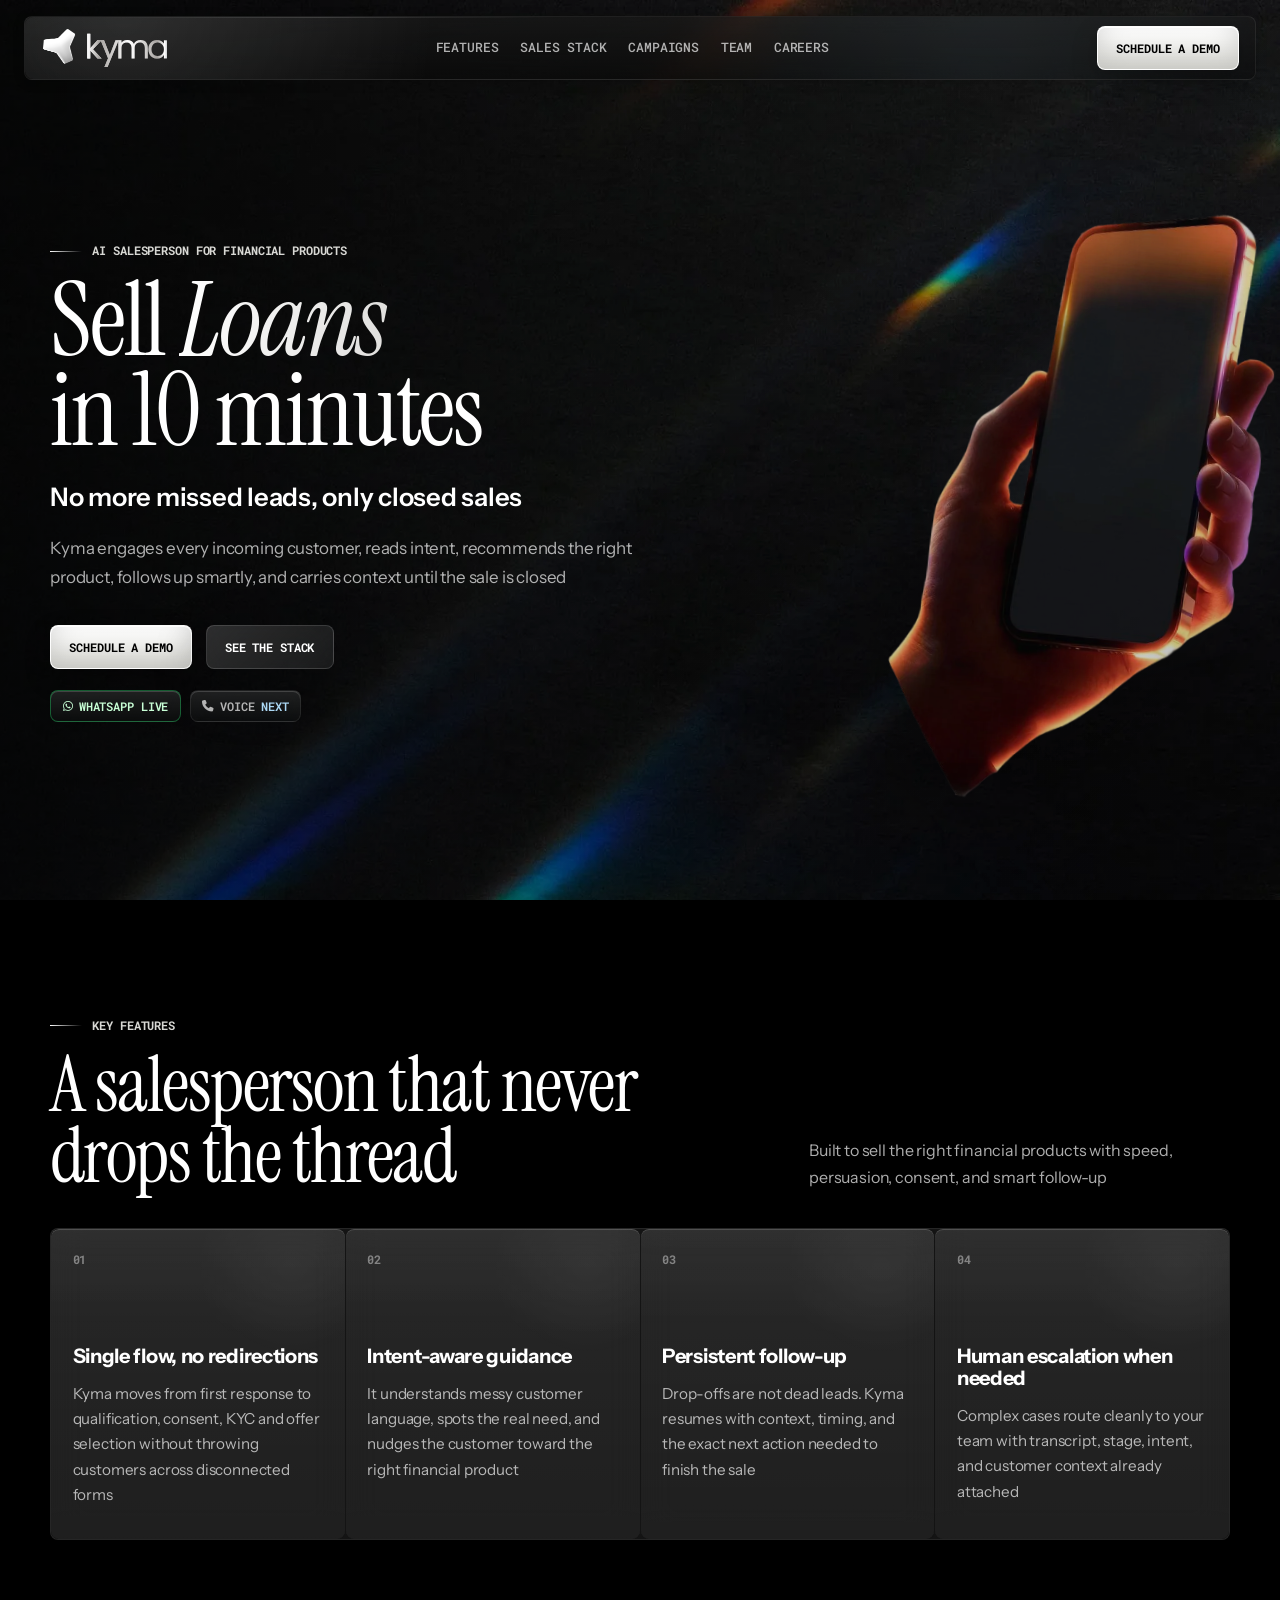
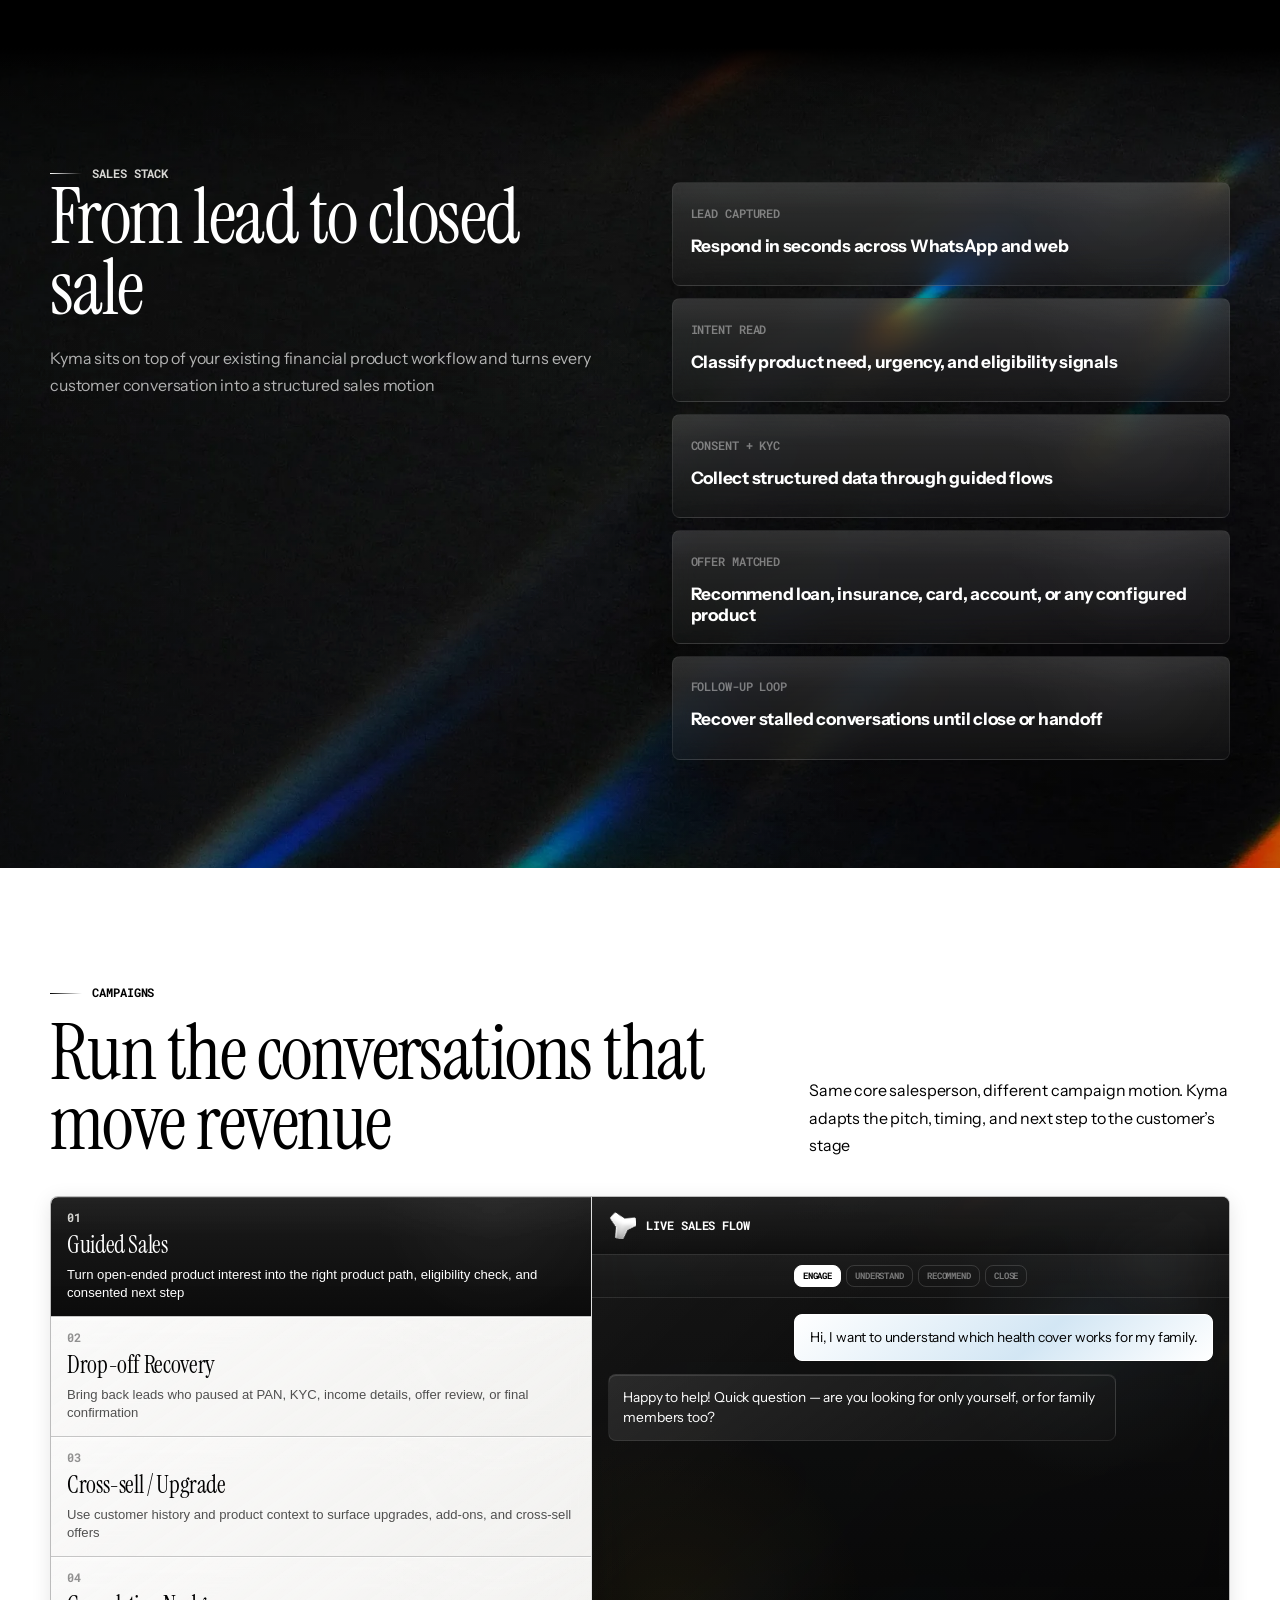
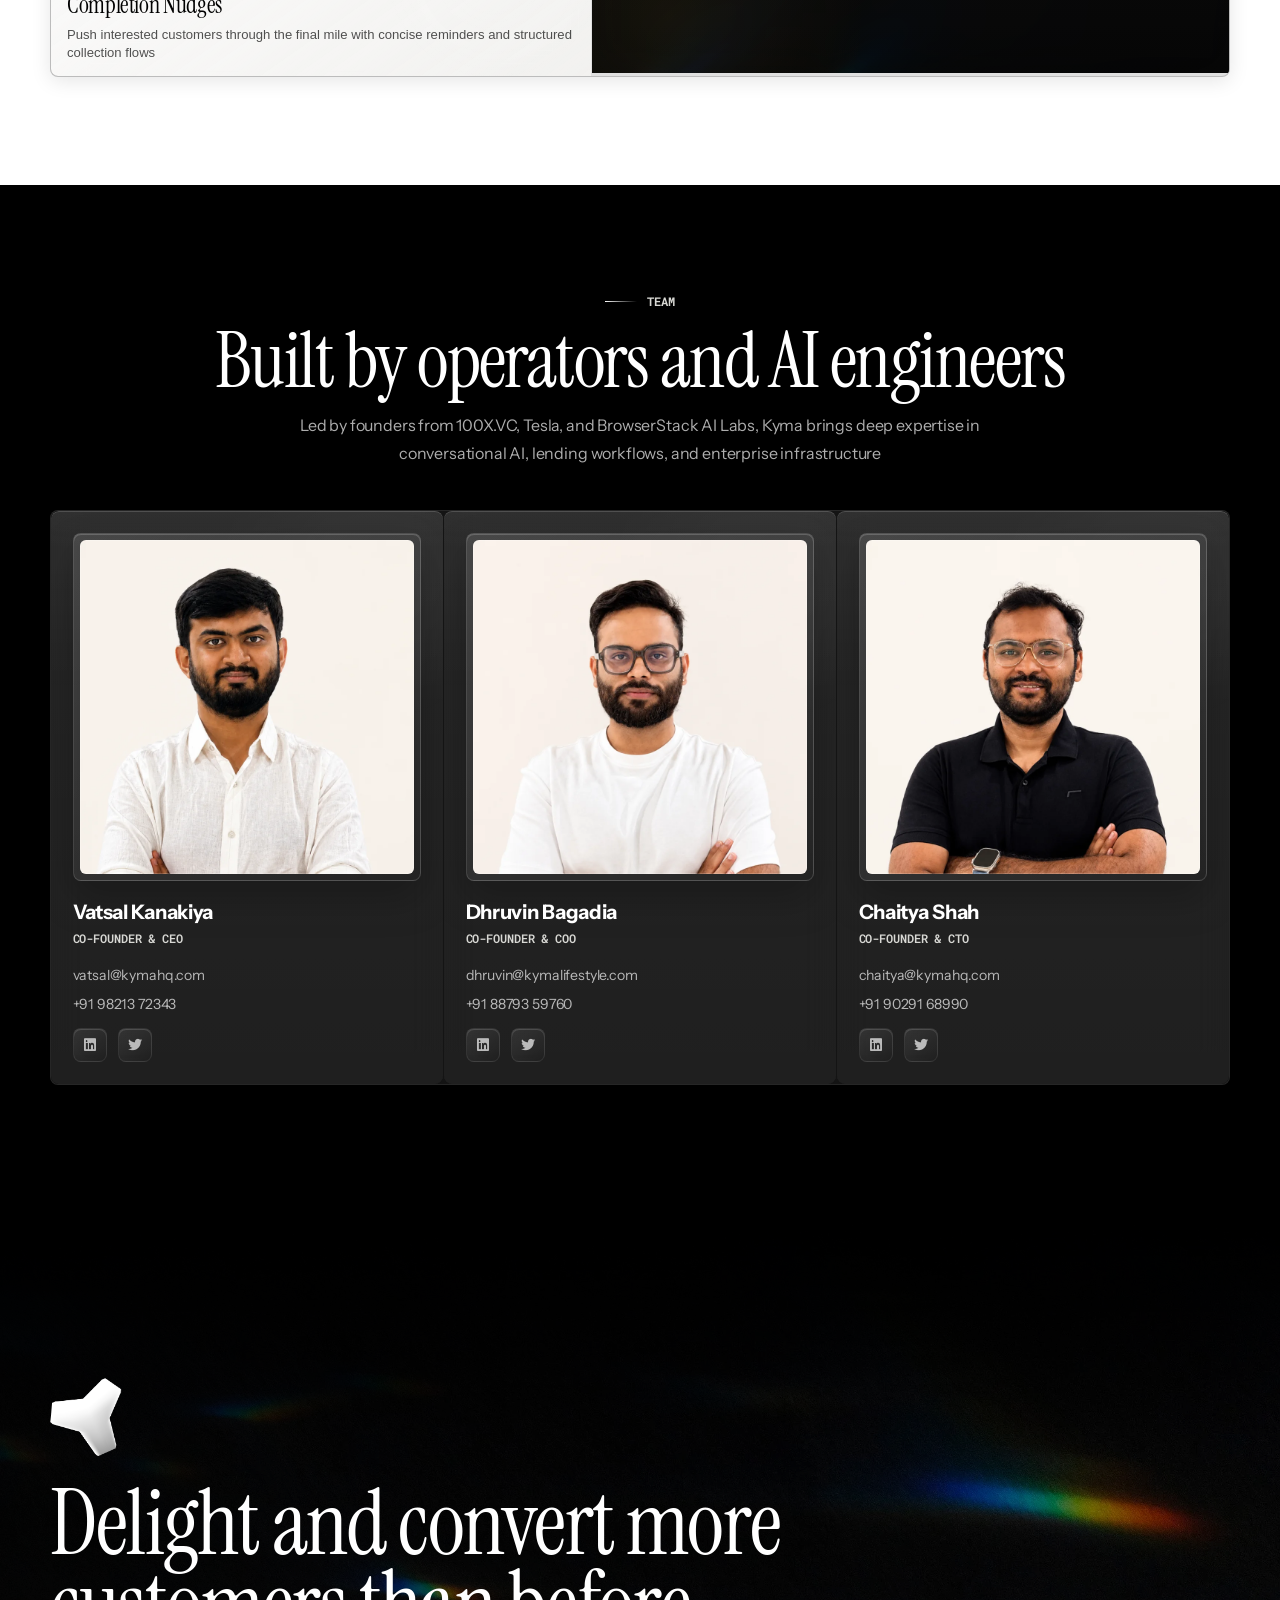
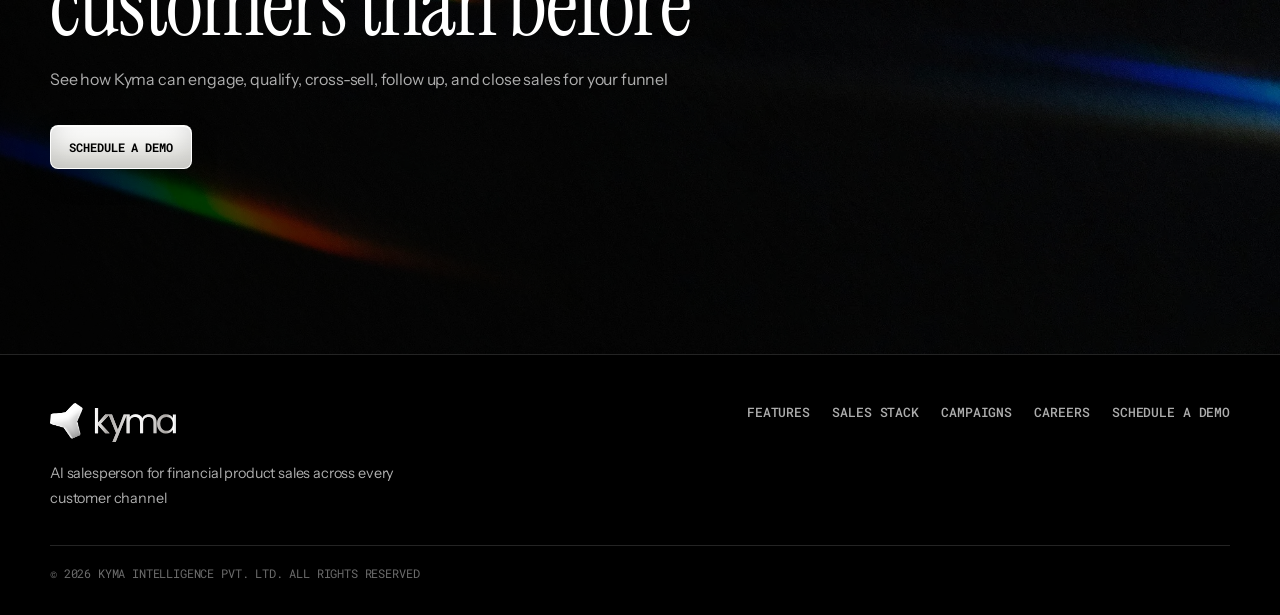
==== commit 01ff08f4: "Refresh Kyma brand site" ====
--- a/index.html
+++ b/index.html
@@ -3,16 +3,16 @@
 <head>
     <meta charset="UTF-8">
     <meta name="viewport" content="width=device-width, initial-scale=1.0">
-    <title>Kyma — The AI salesperson for lenders</title>
-    <meta name="description" content="Kyma is the AI salesperson for NBFCs, PLAs, LSPs and DSAs. Sell loans, insurance, credit cards and banking products in minutes with intent-aware conversations across WhatsApp and every borrower channel.">
-
-    <meta property="og:title" content="Kyma — The AI salesperson for lenders">
-    <meta property="og:description" content="Turn lead leakage into revenue with an AI salesperson that engages, qualifies, cross-sells, follows up and closes applications.">
+    <title>Kyma — The AI salesperson for financial products</title>
+    <meta name="description" content="Kyma is the AI salesperson for financial product sales. Sell loans, insurance, credit cards and banking products in minutes with intent-aware conversations across WhatsApp and every customer channel.">
+
+    <meta property="og:title" content="Kyma — The AI salesperson for financial products">
+    <meta property="og:description" content="Turn missed leads into revenue with an AI salesperson that engages, qualifies, cross-sells, follows up and closes sales.">
     <meta property="og:type" content="website">
     <meta property="og:url" content="https://kymalifestyle.com/">
     <meta name="twitter:card" content="summary_large_image">
-    <meta name="twitter:title" content="Kyma — The AI salesperson for lenders">
-    <meta name="twitter:description" content="Sell financial products in minutes with an AI salesperson built for Indian lending.">
+    <meta name="twitter:title" content="Kyma — The AI salesperson for financial products">
+    <meta name="twitter:description" content="Sell financial products in minutes with an AI salesperson built for financial services.">
 
     <link rel="icon" type="image/svg+xml" href="assets/brand/favicon.svg">
     <link rel="preconnect" href="https://fonts.googleapis.com">
@@ -49,11 +49,11 @@
             <div class="container">
                 <div class="hero-wrapper">
                     <div class="hero-figure" aria-hidden="true">
-                        <img src="assets/brand/hero-mask-figure.png" alt="">
+                        <img src="assets/brand/hero-mask-figure.webp" alt="">
                     </div>
                     <div class="hero-text">
-                        <p class="eyebrow">AI salesperson for lenders</p>
-                        <h1 class="hero-title" aria-label="Sell Loans in 10 minutes">
+                        <p class="eyebrow">AI salesperson for financial products</p>
+                        <h1 class="hero-title" aria-label="Sell financial products in 10 minutes">
                             <span class="hero-title-line">
                                 Sell
                                 <span class="hero-product-rotator" aria-hidden="true">
@@ -69,9 +69,9 @@
                             </span>
                             <span class="hero-title-line">in 10 minutes</span>
                         </h1>
-                        <p class="hero-tagline">Turn lead leakage into your biggest revenue driver.</p>
+                        <p class="hero-tagline">No more missed leads, only closed sales</p>
                         <p class="hero-subtitle">
-                            Kyma engages every incoming customer, reads intent, recommends the right product, follows up relentlessly, and carries context until the application is ready for disbursal.
+                            Kyma engages every incoming customer, reads intent, recommends the right product, follows up smartly, and carries context until the sale is closed
                         </p>
                         <div class="hero-actions">
                             <a href="https://cal.com/kymavatsal/30min" target="_blank" rel="noopener noreferrer" class="cta-button">Schedule a Demo</a>
@@ -91,31 +91,31 @@
             <div class="container">
                 <div class="section-kicker">Key Features</div>
                 <div class="section-heading-row">
-                    <h2 class="section-title">A salesperson that never drops the thread.</h2>
+                    <h2 class="section-title">A salesperson that never drops the thread</h2>
                     <p class="section-subtitle">
-                        Built for high-intent lending journeys where speed, persuasion, consent, and follow-up decide conversion.
+                        Built to sell the right financial products with speed, persuasion, consent, and smart follow-up
                     </p>
                 </div>
                 <div class="feature-grid">
                     <article class="pillar-card feature-card">
                         <span class="card-index">01</span>
                         <h3>Single flow, no redirections</h3>
-                        <p>Kyma moves from first response to qualification, consent, KYC and offer selection without throwing borrowers across disconnected forms.</p>
+                        <p>Kyma moves from first response to qualification, consent, KYC and offer selection without throwing customers across disconnected forms</p>
                     </article>
                     <article class="pillar-card feature-card">
                         <span class="card-index">02</span>
                         <h3>Intent-aware guidance</h3>
-                        <p>It understands messy borrower language, spots the real need, and nudges the customer toward the right financial product.</p>
+                        <p>It understands messy customer language, spots the real need, and nudges the customer toward the right financial product</p>
                     </article>
                     <article class="pillar-card feature-card">
                         <span class="card-index">03</span>
                         <h3>Persistent follow-up</h3>
-                        <p>Drop-offs are not dead leads. Kyma resumes with context, timing, and the exact next action needed to finish the sale.</p>
+                        <p>Drop-offs are not dead leads. Kyma resumes with context, timing, and the exact next action needed to finish the sale</p>
                     </article>
                     <article class="pillar-card feature-card">
                         <span class="card-index">04</span>
                         <h3>Human escalation when needed</h3>
-                        <p>Complex cases route cleanly to your team with transcript, stage, intent, and borrower context already attached.</p>
+                        <p>Complex cases route cleanly to your team with transcript, stage, intent, and customer context already attached</p>
                     </article>
                 </div>
             </div>
@@ -126,31 +126,31 @@
                 <div class="section-kicker">Sales Stack</div>
                 <div class="stack-layout">
                     <div>
-                        <h2 class="section-title">From lead to ready application.</h2>
+                        <h2 class="section-title">From lead to closed sale</h2>
                         <p class="section-subtitle align-left">
-                            Kyma sits on top of your existing lending workflow and turns every borrower conversation into a structured sales motion.
+                            Kyma sits on top of your existing financial product workflow and turns every customer conversation into a structured sales motion
                         </p>
                     </div>
                     <div class="stack-steps">
                         <div class="step">
                             <span>Lead captured</span>
-                            <strong>Respond in seconds across WhatsApp and web.</strong>
+                            <strong>Respond in seconds across WhatsApp and web</strong>
                         </div>
                         <div class="step">
                             <span>Intent read</span>
-                            <strong>Classify product need, urgency, and eligibility signals.</strong>
+                            <strong>Classify product need, urgency, and eligibility signals</strong>
                         </div>
                         <div class="step">
                             <span>Consent + KYC</span>
-                            <strong>Collect structured data through guided flows.</strong>
+                            <strong>Collect structured data through guided flows</strong>
                         </div>
                         <div class="step">
                             <span>Offer matched</span>
-                            <strong>Recommend loan, top-up, BT, card, or account product.</strong>
+                            <strong>Recommend loan, insurance, card, account, or any configured product</strong>
                         </div>
                         <div class="step">
                             <span>Follow-up loop</span>
-                            <strong>Recover stalled applications until final handoff.</strong>
+                            <strong>Recover stalled conversations until close or handoff</strong>
                         </div>
                     </div>
                 </div>
@@ -161,9 +161,9 @@
             <div class="container">
                 <div class="section-kicker">Campaigns</div>
                 <div class="section-heading-row">
-                    <h2 class="section-title">Run the conversations that move revenue.</h2>
+                    <h2 class="section-title">Run the conversations that move revenue</h2>
                     <p class="section-subtitle">
-                        Same core salesperson, different campaign motion. Kyma adapts the pitch, timing, and next step to the borrower’s state.
+                        Same core salesperson, different campaign motion. Kyma adapts the pitch, timing, and next step to the customer’s stage
                     </p>
                 </div>
                 <div class="campaign-showcase">
@@ -171,22 +171,22 @@
                         <button class="pillar-card campaign-card demo-tab active" type="button" data-scenario="0">
                             <span>01</span>
                             <h3>Guided Sales</h3>
-                            <p>Turn open-ended loan interest into the right product path, eligibility check, and consented next step.</p>
+                            <p>Turn open-ended product interest into the right product path, eligibility check, and consented next step</p>
                         </button>
                         <button class="pillar-card campaign-card demo-tab" type="button" data-scenario="1">
                             <span>02</span>
                             <h3>Drop-off Recovery</h3>
-                            <p>Bring back leads who paused at PAN, KYC, income details, offer review, or final confirmation.</p>
+                            <p>Bring back leads who paused at PAN, KYC, income details, offer review, or final confirmation</p>
                         </button>
                         <button class="pillar-card campaign-card demo-tab" type="button" data-scenario="2">
                             <span>03</span>
-                            <h3>Cross-sell / Top-up</h3>
-                            <p>Use repayment history and prior product context to surface top-ups, balance transfers, cards, and upgrades.</p>
+                            <h3>Cross-sell / Upgrade</h3>
+                            <p>Use customer history and product context to surface upgrades, add-ons, and cross-sell offers</p>
                         </button>
                         <button class="pillar-card campaign-card demo-tab" type="button" data-scenario="3">
                             <span>04</span>
-                            <h3>KYC Completion</h3>
-                            <p>Push pre-approved borrowers through the final mile with concise reminders and structured collection flows.</p>
+                            <h3>Completion Nudges</h3>
+                            <p>Push interested customers through the final mile with concise reminders and structured collection flows</p>
                         </button>
                     </div>
 
@@ -211,17 +211,19 @@
         <section class="team" id="team">
             <div class="container">
                 <div class="section-kicker">Team</div>
-                <h2 class="section-title">Built by operators and AI engineers.</h2>
+                <h2 class="section-title">Built by operators and AI engineers</h2>
                 <p class="team-bio">
-                    Led by founders from 100X.VC, Tesla, and BrowserStack AI Labs, Kyma brings deep expertise in conversational AI, lending workflows, and enterprise infrastructure.
+                    Led by founders from 100X.VC, Tesla, and BrowserStack AI Labs, Kyma brings deep expertise in conversational AI, lending workflows, and enterprise infrastructure
                 </p>
                 <div class="team-grid">
                     <article class="team-member">
-                        <div class="photo-placeholder">VK</div>
+                        <div class="member-photo-frame">
+                            <img class="member-photo" src="assets/team/vatsal-kanakiya.webp" alt="Portrait of Vatsal Kanakiya" width="900" height="900" loading="lazy" decoding="async">
+                        </div>
                         <h3>Vatsal Kanakiya</h3>
                         <p class="member-role">Co-Founder & CEO</p>
                         <div class="member-contact">
-                            <a href="mailto:vatsal@kymalifestyle.com">vatsal@kymalifestyle.com</a>
+                            <a href="mailto:vatsal@kymahq.com">vatsal@kymahq.com</a>
                             <a href="tel:+919821372343">+91 98213 72343</a>
                             <div class="social-links">
                                 <a href="https://linkedin.com/in/vazzup" target="_blank" rel="noopener noreferrer" aria-label="Vatsal on LinkedIn"><i class="fab fa-linkedin"></i></a>
@@ -230,7 +232,9 @@
                         </div>
                     </article>
                     <article class="team-member">
-                        <div class="photo-placeholder">DB</div>
+                        <div class="member-photo-frame">
+                            <img class="member-photo" src="assets/team/dhruvin-bagadia.webp" alt="Portrait of Dhruvin Bagadia" width="900" height="900" loading="lazy" decoding="async">
+                        </div>
                         <h3>Dhruvin Bagadia</h3>
                         <p class="member-role">Co-Founder & COO</p>
                         <div class="member-contact">
@@ -243,11 +247,13 @@
                         </div>
                     </article>
                     <article class="team-member">
-                        <div class="photo-placeholder">CS</div>
+                        <div class="member-photo-frame">
+                            <img class="member-photo" src="assets/team/chaitya-shah.webp" alt="Portrait of Chaitya Shah" width="900" height="900" loading="lazy" decoding="async">
+                        </div>
                         <h3>Chaitya Shah</h3>
                         <p class="member-role">Co-Founder & CTO</p>
                         <div class="member-contact">
-                            <a href="mailto:chaitya@kymalifestyle.com">chaitya@kymalifestyle.com</a>
+                            <a href="mailto:chaitya@kymahq.com">chaitya@kymahq.com</a>
                             <a href="tel:+919029168990">+91 90291 68990</a>
                             <div class="social-links">
                                 <a href="https://www.linkedin.com/in/Chaitya62" target="_blank" rel="noopener noreferrer" aria-label="Chaitya on LinkedIn"><i class="fab fa-linkedin"></i></a>
@@ -263,8 +269,8 @@
             <div class="container">
                 <div class="contact-content">
                     <img src="assets/brand/kyma-mark-light.svg" alt="" aria-hidden="true">
-                    <h2>Want to sell to the right customers?</h2>
-                    <p>See how Kyma can engage, qualify, cross-sell, follow up, and close applications for your lending funnel.</p>
+                    <h2>Delight and convert more customers than before</h2>
+                    <p>See how Kyma can engage, qualify, cross-sell, follow up, and close sales for your funnel</p>
                     <a href="https://cal.com/kymavatsal/30min" target="_blank" rel="noopener noreferrer" class="cta-button">Schedule a Demo</a>
                 </div>
             </div>
@@ -276,7 +282,7 @@
             <div class="footer-content">
                 <div class="footer-left">
                     <img src="assets/brand/kyma-logo-light.svg" alt="Kyma" class="footer-logo">
-                    <p>AI salesperson for financial product sales across every borrower channel.</p>
+                    <p>AI salesperson for financial product sales across every customer channel</p>
                 </div>
                 <div class="footer-right">
                     <a href="#features">Features</a>
@@ -287,7 +293,7 @@
                 </div>
             </div>
             <div class="footer-bottom">
-                <p>&copy; 2026 Kyma. All rights reserved.</p>
+                <p>&copy; 2026 Kyma Intelligence Pvt. Ltd. All rights reserved</p>
             </div>
         </div>
     </footer>
--- a/styles.css
+++ b/styles.css
@@ -26,6 +26,7 @@
     --glass-shadow-soft: 0 20px 54px rgba(0, 0, 0, 0.32);
     --glass-blur: 24px;
     --glass-blur-soft: 16px;
+    --radius-ui: 8px;
     --white: #ffffff;
     --muted: rgba(255, 255, 255, 0.68);
     --faint: rgba(255, 255, 255, 0.42);
@@ -39,9 +40,9 @@
     --green: #adbc4f;
     --violet: #7775f0;
     --brown: #3b2929;
-    --bg-desktop: url("assets/brand/bg-prism-desktop.png");
-    --bg-mobile: url("assets/brand/bg-prism-mobile.jpg");
-    --bg-lens-flare: url("assets/brand/lens-flare-dark.jpg");
+    --bg-desktop: url("assets/brand/bg-prism-desktop.webp");
+    --bg-mobile: url("assets/brand/bg-prism-mobile.webp");
+    --bg-lens-flare: url("assets/brand/lens-flare-dark.webp");
     --sans: "Instrument Sans", -apple-system, BlinkMacSystemFont, "Segoe UI", sans-serif;
     --serif: "Instrument Serif", Georgia, serif;
     --mono: "Roboto Mono", "SFMono-Regular", Consolas, monospace;
@@ -98,6 +99,10 @@
     pointer-events: none;
 }
 
+.navbar .container {
+    width: min(1280px, calc(100% - 48px));
+}
+
 .nav-content {
     position: relative;
     display: flex;
@@ -105,13 +110,13 @@
     justify-content: space-between;
     gap: 1rem;
     min-width: 0;
-    width: min(calc(100vw - 48px), 1280px);
+    width: 100%;
     margin: 0 auto;
     padding: 0.56rem 1rem 0.56rem 1.15rem;
     border: 1px solid var(--glass-line);
-    border-radius: 999px;
+    border-radius: var(--radius-ui);
     background: linear-gradient(180deg, rgba(26, 26, 26, 0.68) 0%, rgba(10, 10, 10, 0.58) 100%);
-    box-shadow: var(--glass-shadow-soft);
+    box-shadow: 0 2px 12px rgba(0, 0, 0, 0.15);
     -webkit-backdrop-filter: blur(var(--glass-blur)) saturate(1.4);
     backdrop-filter: blur(var(--glass-blur)) saturate(1.4);
     pointer-events: auto;
@@ -134,7 +139,7 @@
 .navbar.is-scrolled .nav-content {
     background: linear-gradient(180deg, rgba(26, 26, 26, 0.82) 0%, rgba(10, 10, 10, 0.74) 100%);
     border-color: rgba(255, 255, 255, 0.12);
-    box-shadow: var(--glass-shadow);
+    box-shadow: 0 4px 20px rgba(0, 0, 0, 0.25);
     transform: translateY(-2px);
 }
 
@@ -174,6 +179,7 @@
     font-family: var(--mono);
     font-weight: 500;
     letter-spacing: -0.01em;
+    text-transform: uppercase;
     text-decoration: none;
     transition: color 0.2s ease;
 }
@@ -201,7 +207,7 @@
     width: 38px;
     height: 38px;
     border: 1px solid var(--glass-line-strong);
-    border-radius: 50%;
+    border-radius: var(--radius-ui);
     background:
         linear-gradient(180deg, rgba(255, 255, 255, 0.08), rgba(255, 255, 255, 0.02)),
         rgba(0, 0, 0, 0.18);
@@ -213,7 +219,7 @@
     position: absolute;
     width: 15px;
     height: 1.5px;
-    border-radius: 999px;
+    border-radius: var(--radius-ui);
     background: var(--white);
     transition: transform 0.2s ease;
 }
@@ -244,7 +250,7 @@
     min-height: 44px;
     padding: 0.82rem 1.15rem;
     border: 1px solid rgba(255, 255, 255, 0.86);
-    border-radius: 999px;
+    border-radius: var(--radius-ui);
     color: var(--black);
     background:
         linear-gradient(180deg, rgba(255, 255, 255, 1), rgba(232, 232, 226, 0.95)),
@@ -255,6 +261,7 @@
     font-weight: 700;
     letter-spacing: -0.01em;
     line-height: 1;
+    text-transform: uppercase;
     text-decoration: none;
     white-space: nowrap;
     transition: transform 0.2s ease, border-color 0.2s ease, background 0.2s ease, color 0.2s ease;
@@ -502,7 +509,7 @@
     min-height: 32px;
     padding: 0.36rem 0.72rem;
     border: 1px solid var(--glass-line);
-    border-radius: 999px;
+    border-radius: var(--radius-ui);
     color: var(--muted);
     background:
         linear-gradient(180deg, rgba(255, 255, 255, 0.1), rgba(255, 255, 255, 0.025)),
@@ -514,6 +521,7 @@
     font-size: 0.72rem;
     font-weight: 600;
     letter-spacing: -0.01em;
+    text-transform: uppercase;
 }
 
 .channel.live {
@@ -557,7 +565,7 @@
     margin-left: auto;
     overflow: hidden;
     border: 1px solid var(--glass-line-strong);
-    border-radius: 8px;
+    border-radius: var(--radius-ui);
     background: var(--glass-shell);
     box-shadow: var(--glass-shadow);
     -webkit-backdrop-filter: blur(var(--glass-blur)) saturate(1.35);
@@ -623,7 +631,7 @@
 .stage {
     padding: 0.18rem 0.5rem;
     border: 1px solid rgba(255, 255, 255, 0.14);
-    border-radius: 999px;
+    border-radius: var(--radius-ui);
     font-family: var(--mono);
     font-size: 0.58rem;
     font-weight: 700;
@@ -670,7 +678,7 @@
 
 .chat-messages::-webkit-scrollbar-thumb {
     background: rgba(255, 255, 255, 0.25);
-    border-radius: 999px;
+    border-radius: var(--radius-ui);
 }
 
 .chat-message {
@@ -699,7 +707,7 @@
 .typing-indicator,
 .system-bubble {
     max-width: 84%;
-    border-radius: 8px;
+    border-radius: var(--radius-ui);
     font-size: 0.86rem;
     line-height: 1.45;
 }
@@ -768,6 +776,7 @@
         rgba(0, 0, 0, 0.24);
     font-family: var(--mono);
     font-size: 0.66rem;
+    text-transform: uppercase;
 }
 
 .chat-divider-row {
@@ -776,7 +785,7 @@
 }
 
 .chat-divider {
-    border-radius: 999px;
+    border-radius: var(--radius-ui);
     color: var(--faint);
     border-color: var(--line);
     background:
@@ -809,7 +818,7 @@
     justify-content: center;
     padding: 0.28rem 0.55rem;
     border: 1px solid var(--glass-line);
-    border-radius: 5px;
+    border-radius: var(--radius-ui);
     color: var(--white);
     background:
         linear-gradient(180deg, rgba(255, 255, 255, 0.12), rgba(255, 255, 255, 0.035)),
@@ -818,6 +827,7 @@
     font-size: 0.68rem;
     font-weight: 700;
     letter-spacing: -0.01em;
+    text-transform: uppercase;
 }
 
 .consent-btn.primary,
@@ -862,16 +872,18 @@
 .flow-input {
     color: var(--faint);
     font-family: var(--mono);
+    text-transform: uppercase;
 }
 
 .flow-submit {
     margin-top: 0.55rem;
     padding: 0.36rem;
-    border-radius: 5px;
+    border-radius: var(--radius-ui);
     text-align: center;
     font-family: var(--mono);
     font-size: 0.72rem;
     font-weight: 700;
+    text-transform: uppercase;
 }
 
 .offer-main {
@@ -930,7 +942,9 @@
     grid-template-columns: repeat(4, 1fr);
     gap: 1px;
     border: 1px solid var(--glass-line);
+    border-radius: var(--radius-ui);
     background: var(--glass-line);
+    overflow: hidden;
 }
 
 .pillar-card,
@@ -939,7 +953,7 @@
 .apply-card {
     position: relative;
     overflow: hidden;
-    border-radius: 0;
+    border-radius: var(--radius-ui);
     background:
         linear-gradient(180deg, rgba(255, 255, 255, 0.055), rgba(255, 255, 255, 0.018)),
         var(--glass-dark);
@@ -993,6 +1007,7 @@
     font-family: var(--mono);
     font-size: 0.72rem;
     font-weight: 700;
+    text-transform: uppercase;
 }
 
 .pillar-card h3,
@@ -1015,9 +1030,20 @@
 
 .sales-stack {
     overflow: hidden;
-    background:
-        linear-gradient(180deg, rgba(0, 0, 0, 0.58), rgba(0, 0, 0, 0.9)),
+    isolation: isolate;
+    background:
+        linear-gradient(180deg, #000000 0%, rgba(0, 0, 0, 0.52) 4%, rgba(0, 0, 0, 0) 16%, rgba(0, 0, 0, 0.08) 66%, rgba(0, 0, 0, 0.24) 100%),
         var(--bg-desktop) center / cover no-repeat;
+}
+
+.sales-stack::after {
+    z-index: 0;
+    background: linear-gradient(90deg, rgba(0, 0, 0, 0.18) 0%, rgba(0, 0, 0, 0.08) 46%, rgba(0, 0, 0, 0) 100%);
+}
+
+.sales-stack .container {
+    position: relative;
+    z-index: 1;
 }
 
 .stack-layout {
@@ -1025,6 +1051,10 @@
     grid-template-columns: minmax(0, 0.78fr) minmax(360px, 0.78fr);
     gap: 4rem;
     align-items: start;
+}
+
+.sales-stack .section-subtitle {
+    margin-top: 1.35rem;
 }
 
 .stack-steps {
@@ -1038,11 +1068,11 @@
     min-height: 104px;
     padding: 1.05rem 1.1rem;
     border: 1px solid var(--glass-line);
-    border-radius: 8px;
-    background:
-        linear-gradient(180deg, rgba(255, 255, 255, 0.06), rgba(255, 255, 255, 0.018)),
-        var(--glass-dark);
-    box-shadow: var(--glass-shadow-soft);
+    border-radius: var(--radius-ui);
+    background:
+        linear-gradient(180deg, rgba(255, 255, 255, 0.13), rgba(255, 255, 255, 0.045)),
+        rgba(0, 0, 0, 0.2);
+    box-shadow: 0 18px 46px rgba(0, 0, 0, 0.18);
     -webkit-backdrop-filter: blur(var(--glass-blur-soft)) saturate(1.22);
     backdrop-filter: blur(var(--glass-blur-soft)) saturate(1.22);
 }
@@ -1057,6 +1087,7 @@
     font-size: 0.72rem;
     font-weight: 600;
     letter-spacing: -0.01em;
+    text-transform: uppercase;
 }
 
 .step strong {
@@ -1069,7 +1100,7 @@
 }
 
 .campaigns {
-    background: #f6f5f1;
+    background: var(--white);
     color: var(--black);
 }
 
@@ -1087,10 +1118,12 @@
     display: grid;
     grid-template-columns: minmax(320px, 0.78fr) minmax(420px, 0.92fr);
     gap: 1px;
-    align-items: center;
+    align-items: start;
     border: 1px solid rgba(0, 0, 0, 0.16);
+    border-radius: var(--radius-ui);
     background: rgba(0, 0, 0, 0.12);
-    box-shadow: 0 24px 70px rgba(0, 0, 0, 0.18);
+    box-shadow: 0 4px 20px rgba(0, 0, 0, 0.1);
+    overflow: hidden;
 }
 
 .campaign-grid {
@@ -1103,9 +1136,10 @@
 .campaign-card {
     appearance: none;
     width: 100%;
-    min-height: 136px;
-    padding: 1.05rem 1.2rem;
+    min-height: 112px;
+    padding: 0.82rem 1rem;
     border: 0;
+    border-radius: 0;
     text-align: left;
     background:
         linear-gradient(145deg, rgba(255, 255, 255, 0.74), rgba(255, 255, 255, 0.34)),
@@ -1120,35 +1154,37 @@
 
 .campaign-card span {
     display: block;
-    margin-bottom: 0.75rem;
+    margin-bottom: 0.52rem;
     color: rgba(0, 0, 0, 0.42);
     font-family: var(--mono);
     font-size: 0.72rem;
     font-weight: 700;
     letter-spacing: -0.01em;
+    text-transform: uppercase;
 }
 
 .campaign-card h3 {
     color: var(--black);
     font-family: var(--serif);
-    font-size: 1.85rem;
+    font-size: 1.52rem;
     font-weight: 400;
+    line-height: 1.05;
 }
 
 .campaign-card p {
     color: rgba(0, 0, 0, 0.68);
-    margin-top: 0.65rem;
-    font-size: 0.9rem;
-    line-height: 1.5;
+    margin-top: 0.48rem;
+    font-size: 0.82rem;
+    line-height: 1.38;
 }
 
 .campaign-card:hover,
 .campaign-card.active {
     background:
-        linear-gradient(145deg, rgba(255, 255, 255, 0.12), rgba(255, 255, 255, 0.035)),
-        var(--glass-dark-strong);
-    color: var(--white);
-    box-shadow: inset 0 1px 0 rgba(255, 255, 255, 0.2);
+        linear-gradient(180deg, rgba(26, 26, 26, 0.9), rgba(10, 10, 10, 0.94)),
+        rgba(0, 0, 0, 0.86);
+    color: var(--white);
+    box-shadow: inset 0 1px 0 rgba(255, 255, 255, 0.16);
 }
 
 .campaign-card:hover span,
@@ -1165,7 +1201,8 @@
 
 .campaign-demo {
     min-width: 0;
-    padding: 1.2rem;
+    height: 476px;
+    padding: 0;
     background:
         linear-gradient(180deg, rgba(0, 0, 0, 0.56), rgba(0, 0, 0, 0.78)),
         var(--bg-desktop) center / cover no-repeat;
@@ -1174,7 +1211,7 @@
 .campaign-demo .demo-shell {
     height: 100%;
     display: flex;
-    align-items: center;
+    align-items: stretch;
 }
 
 .campaign-demo .demo-shell::before {
@@ -1183,13 +1220,22 @@
 }
 
 .campaign-demo .chat-container {
+    display: flex;
+    flex-direction: column;
     max-width: none;
     margin: 0;
     min-height: 0;
+    height: 100%;
+    border: 0;
+    border-radius: 0;
+    box-shadow: none;
 }
 
 .campaign-demo .chat-messages {
-    height: 420px;
+    flex: 1;
+    height: auto;
+    min-height: 0;
+    overflow-y: auto;
 }
 
 .team {
@@ -1219,31 +1265,49 @@
     grid-template-columns: repeat(3, 1fr);
     gap: 1px;
     border: 1px solid var(--glass-line);
+    border-radius: var(--radius-ui);
     background: var(--glass-line);
+    overflow: hidden;
 }
 
 .team-member {
+    display: flex;
+    flex-direction: column;
     min-height: 310px;
     padding: 1.35rem;
     text-align: left;
 }
 
-.photo-placeholder {
-    display: flex;
-    align-items: center;
-    justify-content: center;
-    width: 72px;
-    height: 72px;
-    margin-bottom: 3.3rem;
-    border: 1px solid rgba(255, 255, 255, 0.72);
-    border-radius: 50%;
-    color: var(--black);
-    background:
-        linear-gradient(145deg, rgba(255, 255, 255, 1), rgba(218, 220, 216, 0.88)),
-        var(--white);
-    box-shadow: inset 0 1px 0 rgba(255, 255, 255, 0.92), 0 12px 28px rgba(0, 0, 0, 0.22);
-    font-family: var(--mono);
-    font-weight: 800;
+.member-photo-frame {
+    position: relative;
+    width: 100%;
+    aspect-ratio: 1;
+    margin-bottom: 1.25rem;
+    padding: 6px;
+    border: 1px solid var(--glass-line-strong);
+    border-radius: var(--radius-ui);
+    background:
+        linear-gradient(145deg, rgba(255, 255, 255, 0.16), rgba(255, 255, 255, 0.035)),
+        rgba(0, 0, 0, 0.18);
+    box-shadow: inset 0 1px 0 rgba(255, 255, 255, 0.18), 0 18px 38px rgba(0, 0, 0, 0.24);
+    overflow: hidden;
+}
+
+.member-photo-frame::after {
+    content: "";
+    position: absolute;
+    inset: 6px;
+    border-radius: calc(var(--radius-ui) - 2px);
+    box-shadow: inset 0 0 0 1px rgba(255, 255, 255, 0.18);
+    pointer-events: none;
+}
+
+.member-photo {
+    display: block;
+    width: 100%;
+    height: 100%;
+    border-radius: calc(var(--radius-ui) - 2px);
+    object-fit: cover;
 }
 
 .member-role {
@@ -1256,7 +1320,8 @@
     display: flex;
     flex-direction: column;
     gap: 0.5rem;
-    margin-top: 1.1rem;
+    margin-top: auto;
+    padding-top: 1.1rem;
 }
 
 .member-contact a {
@@ -1282,7 +1347,7 @@
     width: 34px;
     height: 34px;
     border: 1px solid var(--glass-line);
-    border-radius: 50%;
+    border-radius: var(--radius-ui);
     background:
         linear-gradient(145deg, rgba(255, 255, 255, 0.12), rgba(255, 255, 255, 0.035)),
         rgba(0, 0, 0, 0.24);
@@ -1368,6 +1433,7 @@
     color: var(--faint);
     font-family: var(--mono);
     font-size: 0.72rem;
+    text-transform: uppercase;
 }
 
 /* Careers */
@@ -1405,7 +1471,9 @@
     max-width: 960px;
     margin: 0 auto;
     border: 1px solid var(--glass-line);
+    border-radius: var(--radius-ui);
     background: var(--glass-line);
+    overflow: hidden;
 }
 
 .role-card {
@@ -1558,7 +1626,7 @@
 .apply-card {
     padding: 1.2rem;
     border: 1px solid var(--glass-line);
-    border-radius: 8px;
+    border-radius: var(--radius-ui);
 }
 
 .apply-card h3 {
@@ -1580,7 +1648,7 @@
     margin-top: 0.65rem;
     padding: 0.65rem 0.72rem;
     border: 1px solid var(--glass-line);
-    border-radius: 6px;
+    border-radius: var(--radius-ui);
     color: var(--white);
     background:
         linear-gradient(145deg, rgba(255, 255, 255, 0.12), rgba(255, 255, 255, 0.035)),
@@ -1590,6 +1658,7 @@
     backdrop-filter: blur(var(--glass-blur-soft)) saturate(1.18);
     font-family: var(--mono);
     font-size: 0.72rem;
+    text-transform: uppercase;
     cursor: pointer;
 }
 
@@ -1648,7 +1717,7 @@
     height: 32px;
     margin-right: 0.3rem;
     border: 1px solid var(--glass-line);
-    border-radius: 50%;
+    border-radius: var(--radius-ui);
     color: var(--muted);
     background:
         linear-gradient(145deg, rgba(255, 255, 255, 0.12), rgba(255, 255, 255, 0.035)),
@@ -1666,7 +1735,7 @@
     gap: 0.55rem;
     padding: 0.78rem 1.1rem;
     border: 1px solid var(--glass-line-strong);
-    border-radius: 8px;
+    border-radius: var(--radius-ui);
     color: var(--white);
     background:
         linear-gradient(145deg, rgba(255, 255, 255, 0.14), rgba(255, 255, 255, 0.04)),
@@ -1674,6 +1743,7 @@
     font-family: var(--mono);
     font-size: 0.82rem;
     font-weight: 700;
+    text-transform: uppercase;
     opacity: 0;
     pointer-events: none;
     transform: translateX(-50%) translateY(14px);
@@ -1742,7 +1812,13 @@
     }
 
     .team-grid {
-        grid-template-columns: 1fr;
+        grid-template-columns: repeat(2, minmax(0, 1fr));
+    }
+
+    .team-member:nth-child(3) {
+        grid-column: 1 / -1;
+        justify-self: center;
+        width: calc((100% - 1px) / 2);
     }
 }
 
@@ -1757,6 +1833,10 @@
     .container,
     .jd-container {
         width: min(100% - 32px, 1180px);
+    }
+
+    .navbar .container {
+        width: min(100% - 32px, 1280px);
     }
 
     .nav-links {
@@ -1768,7 +1848,7 @@
         gap: 0;
         padding: 0.5rem;
         border: 1px solid var(--glass-line);
-        border-radius: 22px;
+        border-radius: var(--radius-ui);
         background: linear-gradient(180deg, rgba(26, 26, 26, 0.9) 0%, rgba(10, 10, 10, 0.82) 100%);
         box-shadow: var(--glass-shadow-soft);
         opacity: 0;
@@ -1865,6 +1945,10 @@
         width: min(100% - 28px, 1180px);
     }
 
+    .navbar .container {
+        width: min(100% - 28px, 1280px);
+    }
+
     .nav-content {
         width: 100%;
         padding: 0.58rem 0.62rem;
@@ -1901,8 +1985,15 @@
     }
 
     .feature-grid,
-    .campaign-grid {
+    .campaign-grid,
+    .team-grid {
         grid-template-columns: 1fr;
+    }
+
+    .team-member:nth-child(3) {
+        grid-column: auto;
+        justify-self: stretch;
+        width: 100%;
     }
 
     .pillar-card {
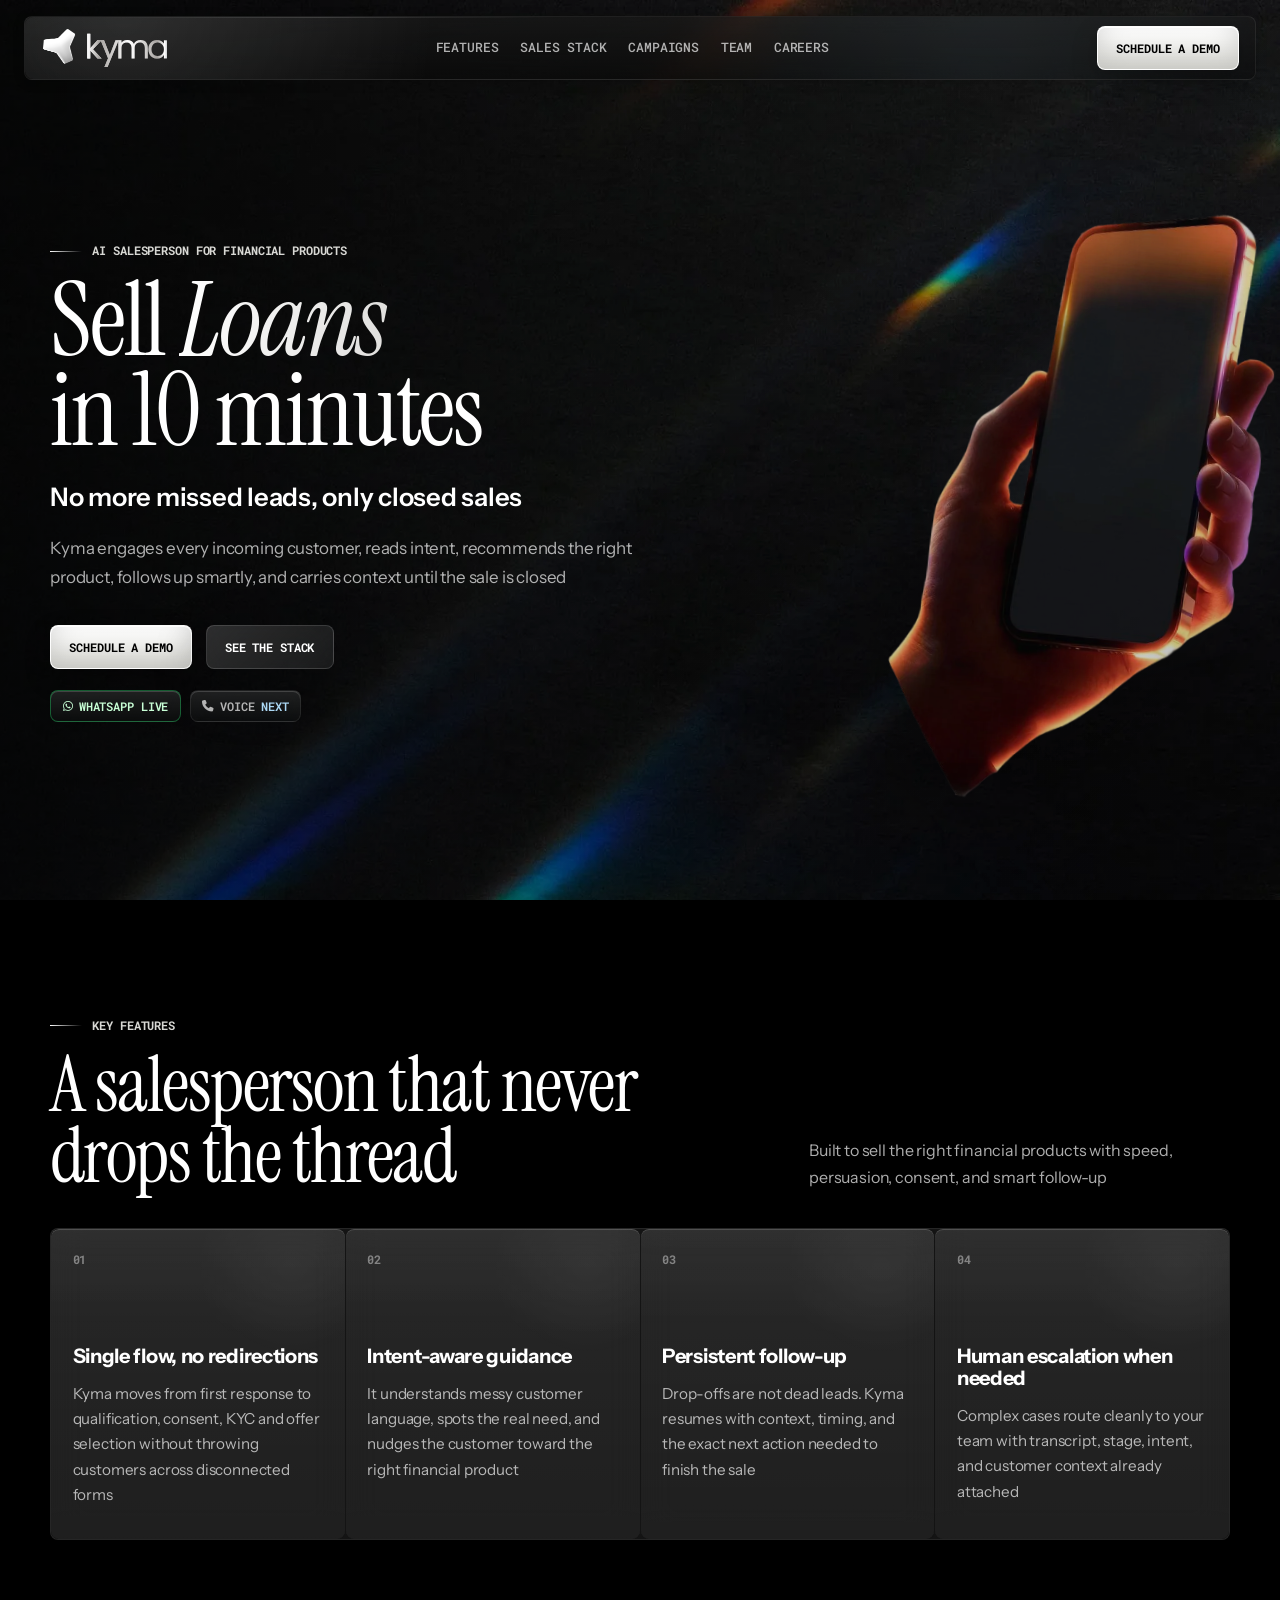
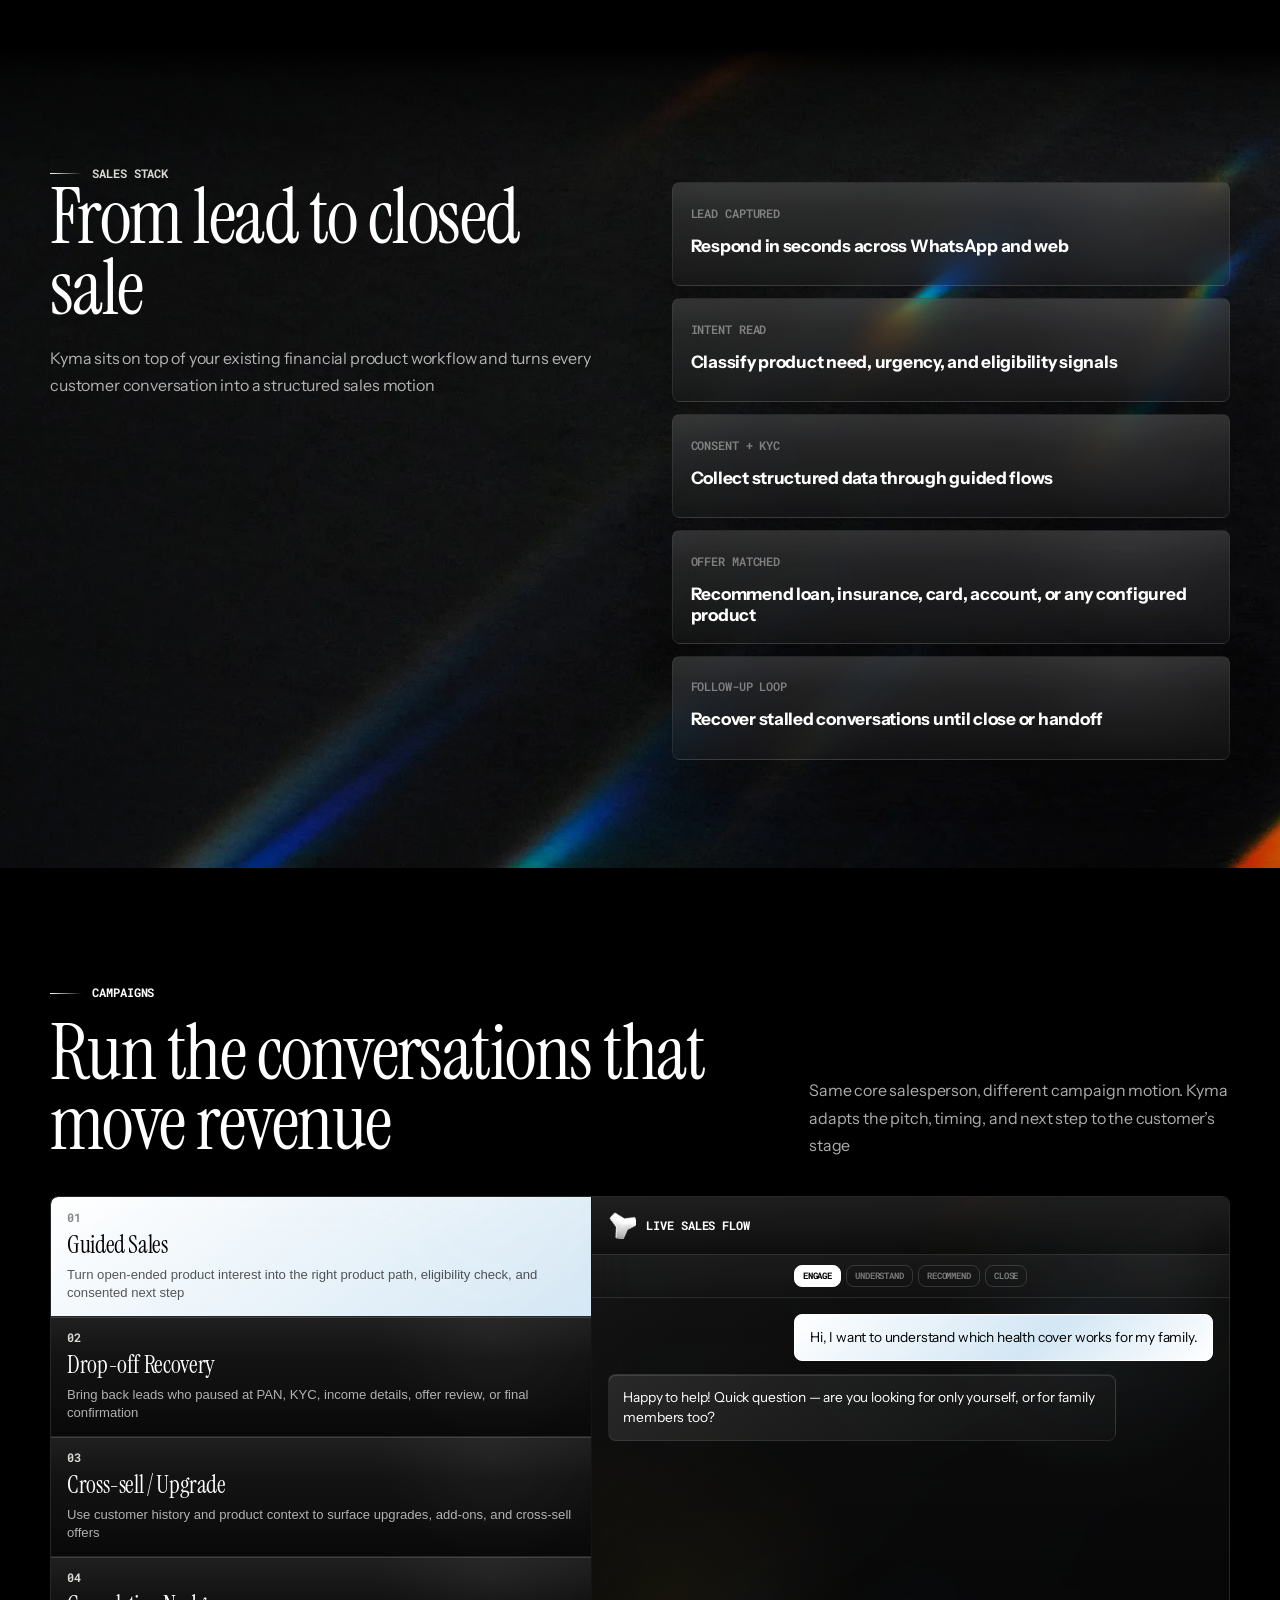
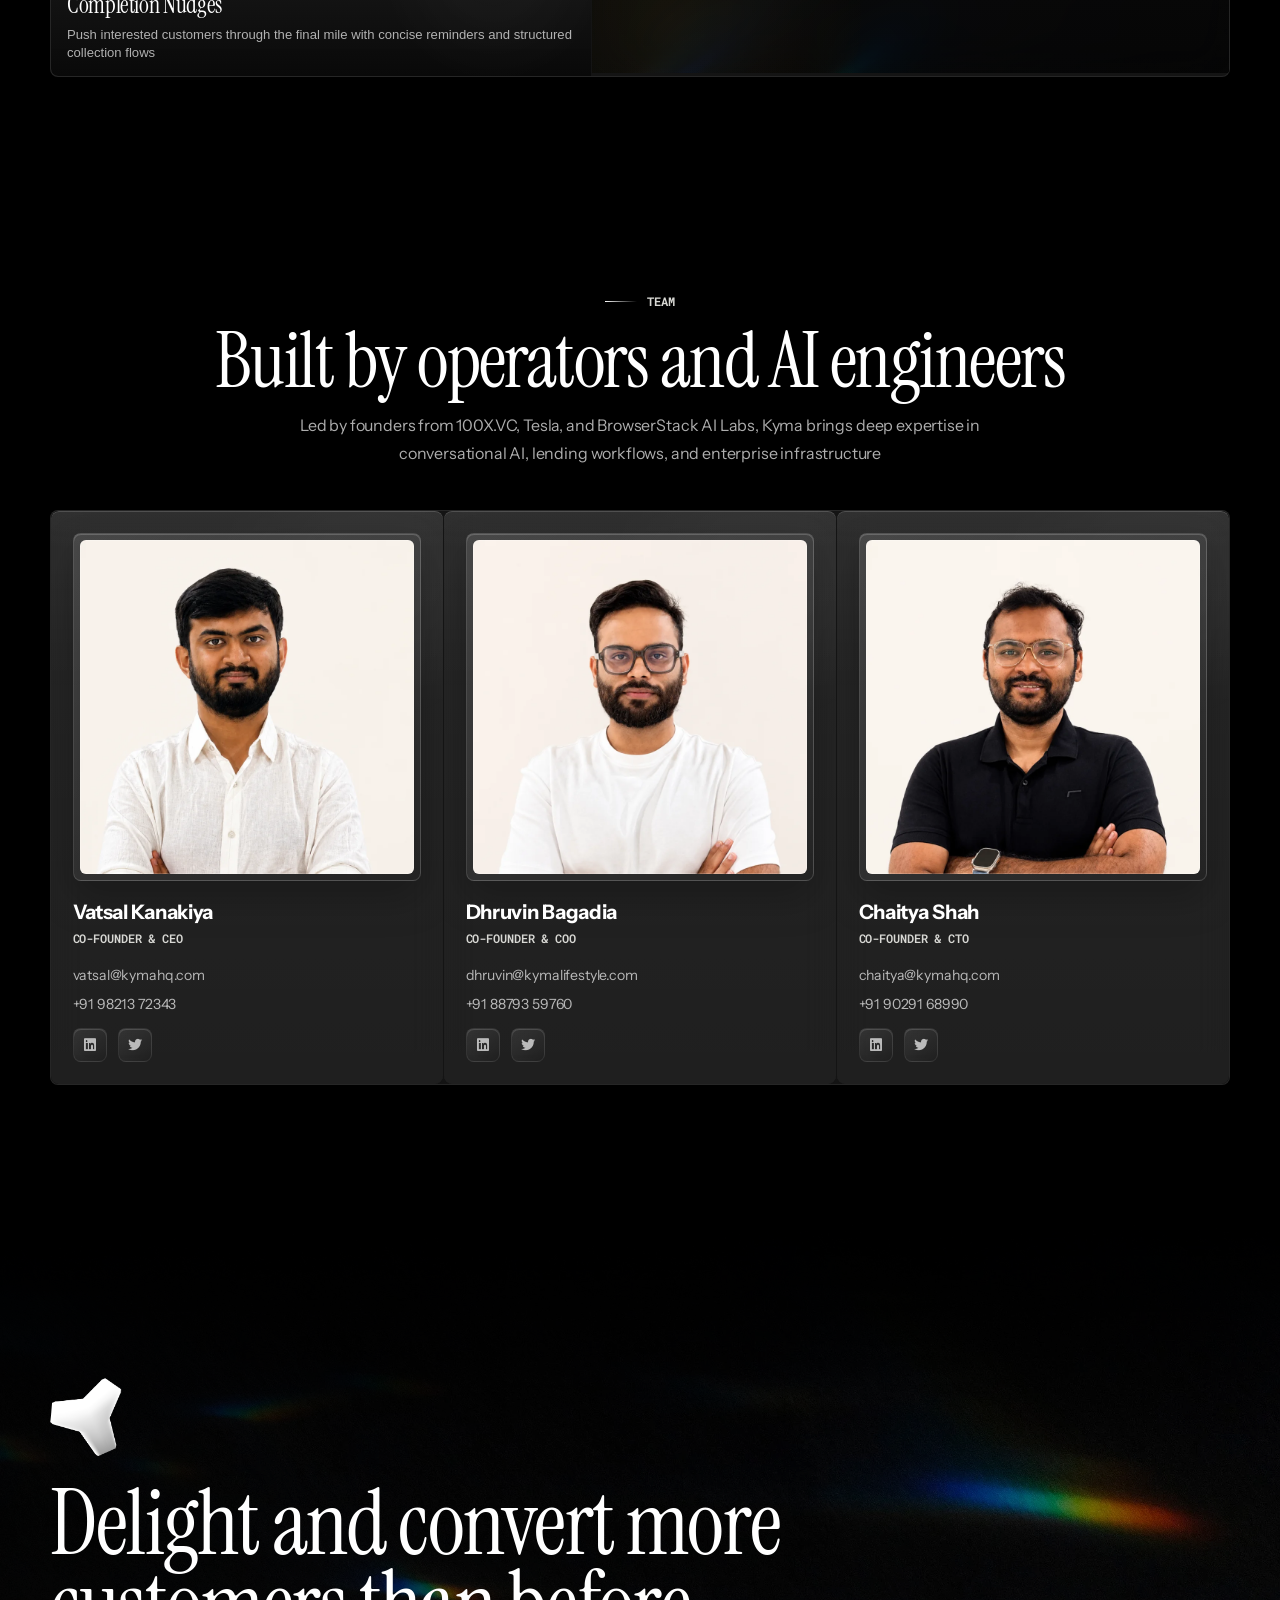
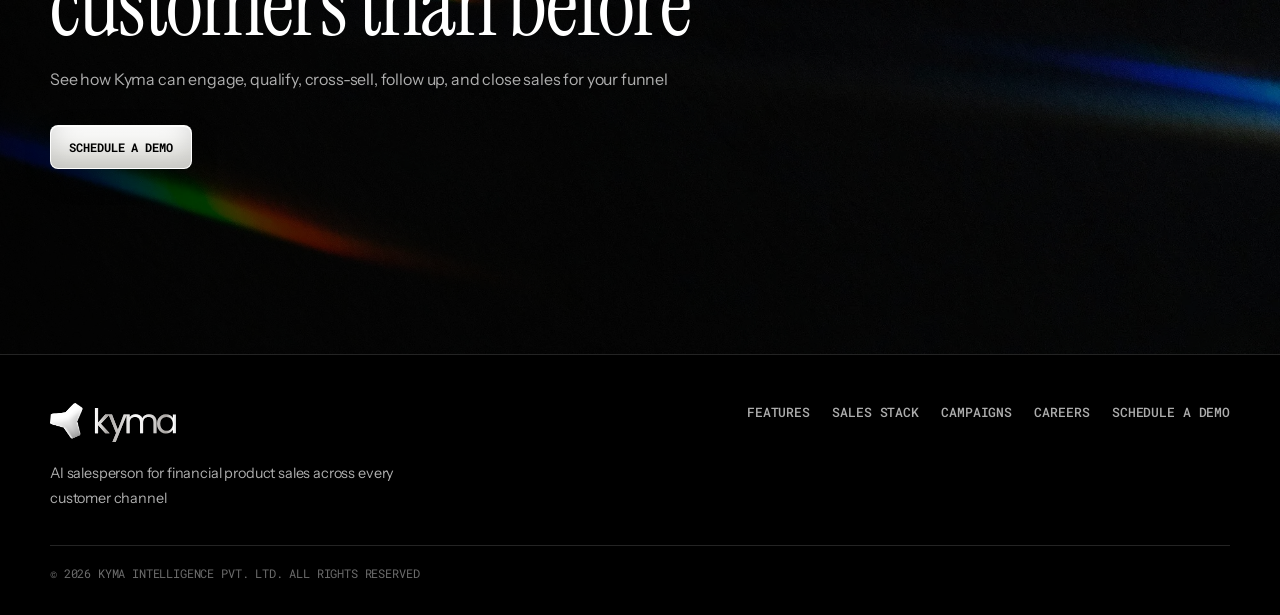
==== commit 3550a820: "Add sitewide OG image metadata" ====
--- a/index.html
+++ b/index.html
@@ -10,9 +10,15 @@
     <meta property="og:description" content="Turn missed leads into revenue with an AI salesperson that engages, qualifies, cross-sells, follows up and closes sales.">
     <meta property="og:type" content="website">
     <meta property="og:url" content="https://kymalifestyle.com/">
+    <meta property="og:image" content="https://kymalifestyle.com/assets/brand/og-image.png">
+    <meta property="og:image:width" content="720">
+    <meta property="og:image:height" content="405">
+    <meta property="og:image:alt" content="Kyma — Sell Financial Products in under 10 minutes">
     <meta name="twitter:card" content="summary_large_image">
     <meta name="twitter:title" content="Kyma — The AI salesperson for financial products">
     <meta name="twitter:description" content="Sell financial products in minutes with an AI salesperson built for financial services.">
+    <meta name="twitter:image" content="https://kymalifestyle.com/assets/brand/og-image.png">
+    <meta name="twitter:image:alt" content="Kyma — Sell Financial Products in under 10 minutes">
 
     <link rel="icon" type="image/svg+xml" href="assets/brand/favicon.svg">
     <link rel="preconnect" href="https://fonts.googleapis.com">
--- a/styles.css
+++ b/styles.css
@@ -1033,7 +1033,24 @@
     isolation: isolate;
     background:
         linear-gradient(180deg, #000000 0%, rgba(0, 0, 0, 0.52) 4%, rgba(0, 0, 0, 0) 16%, rgba(0, 0, 0, 0.08) 66%, rgba(0, 0, 0, 0.24) 100%),
-        var(--bg-desktop) center / cover no-repeat;
+        var(--bg-desktop) center / cover no-repeat,
+        var(--black);
+}
+
+.sales-stack::before {
+    content: "";
+    position: absolute;
+    inset: 0 0 -2px;
+    z-index: 1;
+    background: var(--white);
+    opacity: 0;
+    transition: opacity 0.58s ease;
+    will-change: opacity;
+    pointer-events: none;
+}
+
+.sales-stack.is-light::before {
+    opacity: 1;
 }
 
 .sales-stack::after {
@@ -1043,7 +1060,7 @@
 
 .sales-stack .container {
     position: relative;
-    z-index: 1;
+    z-index: 2;
 }
 
 .stack-layout {
@@ -1100,18 +1117,97 @@
 }
 
 .campaigns {
+    --campaign-fg: var(--white);
+    --campaign-muted: var(--muted);
+    --campaign-kicker-line: linear-gradient(90deg, var(--white), transparent);
+    --campaign-shell-border: var(--glass-line);
+    --campaign-shell-bg: var(--glass-line);
+    --campaign-shell-shadow: 0 24px 70px rgba(0, 0, 0, 0.24);
+    --campaign-card-bg: linear-gradient(180deg, rgba(26, 26, 26, 0.86), rgba(10, 10, 10, 0.9)), rgba(0, 0, 0, 0.8);
+    --campaign-card-fg: var(--white);
+    --campaign-card-muted: var(--muted);
+    --campaign-card-index: var(--silver);
+    --campaign-card-shadow: inset 0 1px 0 rgba(255, 255, 255, 0.14);
+    --campaign-active-bg: linear-gradient(145deg, rgba(255, 255, 255, 0.92), rgba(203, 226, 242, 0.82)), var(--white);
+    --campaign-active-fg: var(--black);
+    --campaign-active-muted: rgba(0, 0, 0, 0.66);
+    --campaign-active-index: rgba(0, 0, 0, 0.46);
+    --campaign-demo-bg: linear-gradient(180deg, rgba(0, 0, 0, 0.42), rgba(0, 0, 0, 0.66)), var(--bg-desktop) center / cover no-repeat;
+    --campaign-chat-bg: linear-gradient(180deg, rgba(18, 18, 18, 0.7), rgba(8, 8, 8, 0.58));
+    --campaign-chat-header-bg: linear-gradient(180deg, rgba(255, 255, 255, 0.085), rgba(255, 255, 255, 0.02)), rgba(0, 0, 0, 0.48);
+    --campaign-chat-ribbon-bg: linear-gradient(180deg, rgba(255, 255, 255, 0.055), rgba(255, 255, 255, 0.018)), rgba(0, 0, 0, 0.22);
+    --campaign-chat-line: var(--glass-line);
+    --campaign-kyma-bg: linear-gradient(145deg, rgba(255, 255, 255, 0.13), rgba(255, 255, 255, 0.035)), rgba(0, 0, 0, 0.36);
+    --campaign-kyma-fg: var(--white);
+    --campaign-user-bg: linear-gradient(140deg, rgba(255, 255, 255, 0.96), rgba(203, 226, 242, 0.86) 58%, rgba(255, 255, 255, 0.9)), var(--white);
+    --campaign-user-fg: var(--black);
+    --campaign-system-bg: linear-gradient(145deg, rgba(172, 216, 244, 0.16), rgba(255, 255, 255, 0.035)), rgba(0, 0, 0, 0.24);
+    --campaign-system-fg: var(--blue);
+    --campaign-divider-bg: linear-gradient(145deg, rgba(255, 255, 255, 0.11), rgba(255, 255, 255, 0.03)), rgba(0, 0, 0, 0.26);
+    --campaign-divider-fg: var(--faint);
+    --campaign-flow-line: rgba(255, 255, 255, 0.08);
+    --campaign-flow-muted: var(--muted);
+    --campaign-flow-input: var(--faint);
+    overflow: hidden;
+    isolation: isolate;
+    background: var(--black);
+    color: var(--campaign-fg);
+    transition: color 0.34s ease;
+}
+
+.campaigns.is-light {
+    --campaign-fg: var(--black);
+    --campaign-muted: rgba(0, 0, 0, 0.68);
+    --campaign-kicker-line: linear-gradient(90deg, var(--black), transparent);
+    --campaign-shell-border: rgba(0, 0, 0, 0.16);
+    --campaign-shell-bg: rgba(0, 0, 0, 0.12);
+    --campaign-shell-shadow: 0 4px 20px rgba(0, 0, 0, 0.1);
+    --campaign-card-bg: linear-gradient(145deg, rgba(255, 255, 255, 0.74), rgba(255, 255, 255, 0.34)), rgba(246, 245, 241, 0.78);
+    --campaign-card-fg: var(--black);
+    --campaign-card-muted: rgba(0, 0, 0, 0.68);
+    --campaign-card-index: rgba(0, 0, 0, 0.42);
+    --campaign-card-shadow: inset 0 1px 0 rgba(255, 255, 255, 0.7);
+    --campaign-active-bg: linear-gradient(180deg, rgba(26, 26, 26, 0.9), rgba(10, 10, 10, 0.94)), rgba(0, 0, 0, 0.86);
+    --campaign-active-fg: var(--white);
+    --campaign-active-muted: var(--white);
+    --campaign-active-index: var(--silver);
+    --campaign-demo-bg: linear-gradient(180deg, rgba(0, 0, 0, 0.56), rgba(0, 0, 0, 0.78)), var(--bg-desktop) center / cover no-repeat;
+}
+
+.campaigns .section-kicker,
+.campaigns .section-title {
+    color: var(--campaign-fg);
+    transition: color 0.34s ease;
+}
+
+.campaigns .section-subtitle {
+    color: var(--campaign-muted);
+    transition: color 0.34s ease;
+}
+
+.campaigns .section-kicker::before {
+    background: var(--campaign-kicker-line);
+}
+
+.campaigns::before {
+    content: "";
+    position: absolute;
+    inset: -2px 0 0;
+    z-index: 0;
     background: var(--white);
-    color: var(--black);
-}
-
-.campaigns .section-kicker,
-.campaigns .section-title,
-.campaigns .section-subtitle {
-    color: var(--black);
-}
-
-.campaigns .section-kicker::before {
-    background: linear-gradient(90deg, var(--black), transparent);
+    opacity: 0;
+    transition: opacity 0.58s ease;
+    will-change: opacity;
+    pointer-events: none;
+}
+
+.campaigns.is-light::before {
+    opacity: 1;
+}
+
+.campaigns > .container {
+    position: relative;
+    z-index: 1;
 }
 
 .campaign-showcase {
@@ -1119,18 +1215,20 @@
     grid-template-columns: minmax(320px, 0.78fr) minmax(420px, 0.92fr);
     gap: 1px;
     align-items: start;
-    border: 1px solid rgba(0, 0, 0, 0.16);
-    border-radius: var(--radius-ui);
-    background: rgba(0, 0, 0, 0.12);
-    box-shadow: 0 4px 20px rgba(0, 0, 0, 0.1);
+    border: 1px solid var(--campaign-shell-border);
+    border-radius: var(--radius-ui);
+    background: var(--campaign-shell-bg);
+    box-shadow: var(--campaign-shell-shadow);
     overflow: hidden;
+    transition: background 0.34s ease, border-color 0.34s ease, box-shadow 0.34s ease;
 }
 
 .campaign-grid {
     display: grid;
     grid-template-columns: 1fr;
     gap: 1px;
-    background: rgba(0, 0, 0, 0.12);
+    background: var(--campaign-shell-bg);
+    transition: background 0.34s ease;
 }
 
 .campaign-card {
@@ -1141,71 +1239,72 @@
     border: 0;
     border-radius: 0;
     text-align: left;
-    background:
-        linear-gradient(145deg, rgba(255, 255, 255, 0.74), rgba(255, 255, 255, 0.34)),
-        rgba(246, 245, 241, 0.78);
-    color: var(--black);
+    background: var(--campaign-card-bg);
+    color: var(--campaign-card-fg);
     cursor: pointer;
-    box-shadow: inset 0 1px 0 rgba(255, 255, 255, 0.7);
+    box-shadow: var(--campaign-card-shadow);
     -webkit-backdrop-filter: blur(var(--glass-blur-soft)) saturate(1.08);
     backdrop-filter: blur(var(--glass-blur-soft)) saturate(1.08);
-    transition: background 0.2s ease, color 0.2s ease, box-shadow 0.2s ease;
+    transition: background 0.34s ease, color 0.34s ease, box-shadow 0.34s ease;
 }
 
 .campaign-card span {
     display: block;
     margin-bottom: 0.52rem;
-    color: rgba(0, 0, 0, 0.42);
+    color: var(--campaign-card-index);
     font-family: var(--mono);
     font-size: 0.72rem;
     font-weight: 700;
     letter-spacing: -0.01em;
     text-transform: uppercase;
+    transition: color 0.34s ease;
 }
 
 .campaign-card h3 {
-    color: var(--black);
+    color: var(--campaign-card-fg);
     font-family: var(--serif);
     font-size: 1.52rem;
     font-weight: 400;
     line-height: 1.05;
+    transition: color 0.34s ease;
 }
 
 .campaign-card p {
-    color: rgba(0, 0, 0, 0.68);
+    color: var(--campaign-card-muted);
     margin-top: 0.48rem;
     font-size: 0.82rem;
     line-height: 1.38;
+    transition: color 0.34s ease;
 }
 
 .campaign-card:hover,
 .campaign-card.active {
-    background:
-        linear-gradient(180deg, rgba(26, 26, 26, 0.9), rgba(10, 10, 10, 0.94)),
-        rgba(0, 0, 0, 0.86);
-    color: var(--white);
+    background: var(--campaign-active-bg);
+    color: var(--campaign-active-fg);
     box-shadow: inset 0 1px 0 rgba(255, 255, 255, 0.16);
 }
 
 .campaign-card:hover span,
 .campaign-card.active span {
-    color: var(--silver);
+    color: var(--campaign-active-index);
 }
 
 .campaign-card:hover h3,
-.campaign-card.active h3,
+.campaign-card.active h3 {
+    color: var(--campaign-active-fg);
+}
+
 .campaign-card:hover p,
 .campaign-card.active p {
-    color: var(--white);
+    color: var(--campaign-active-muted);
 }
 
 .campaign-demo {
     min-width: 0;
     height: 476px;
     padding: 0;
-    background:
-        linear-gradient(180deg, rgba(0, 0, 0, 0.56), rgba(0, 0, 0, 0.78)),
-        var(--bg-desktop) center / cover no-repeat;
+    background: var(--campaign-demo-bg);
+    transition: background 0.34s ease;
 }
 
 .campaign-demo .demo-shell {
@@ -1228,7 +1327,71 @@
     height: 100%;
     border: 0;
     border-radius: 0;
+    background: var(--campaign-chat-bg);
     box-shadow: none;
+}
+
+.campaigns .chat-header {
+    border-bottom-color: var(--campaign-chat-line);
+    background: var(--campaign-chat-header-bg);
+}
+
+.campaigns .stage-ribbon {
+    border-bottom-color: var(--campaign-chat-line);
+    background: var(--campaign-chat-ribbon-bg);
+}
+
+.campaigns .message-bubble {
+    border-color: var(--campaign-chat-line);
+}
+
+.campaigns .chat-message.user .message-bubble {
+    color: var(--campaign-user-fg);
+    background: var(--campaign-user-bg);
+}
+
+.campaigns .chat-message.kyma .message-bubble,
+.campaigns .typing-indicator {
+    color: var(--campaign-kyma-fg);
+    background: var(--campaign-kyma-bg);
+    border-color: var(--campaign-chat-line);
+}
+
+.campaigns .system-bubble {
+    color: var(--campaign-system-fg);
+    background: var(--campaign-system-bg);
+}
+
+.campaigns .chat-divider {
+    color: var(--campaign-divider-fg);
+    background: var(--campaign-divider-bg);
+}
+
+.campaigns .consent-bubble,
+.campaigns .flow-card,
+.campaigns .offer-card {
+    border-left-color: var(--campaign-kyma-fg);
+}
+
+.campaigns .flow-field,
+.campaigns .offer-row {
+    border-bottom-color: var(--campaign-flow-line);
+}
+
+.campaigns .flow-label,
+.campaigns .offer-meta {
+    color: var(--campaign-flow-muted);
+}
+
+.campaigns .flow-input {
+    color: var(--campaign-flow-input);
+}
+
+@media (prefers-reduced-motion: reduce) {
+    .sales-stack::before,
+    .campaigns::before {
+        transition: opacity 0.12s ease;
+    }
 }
 
 .campaign-demo .chat-messages {
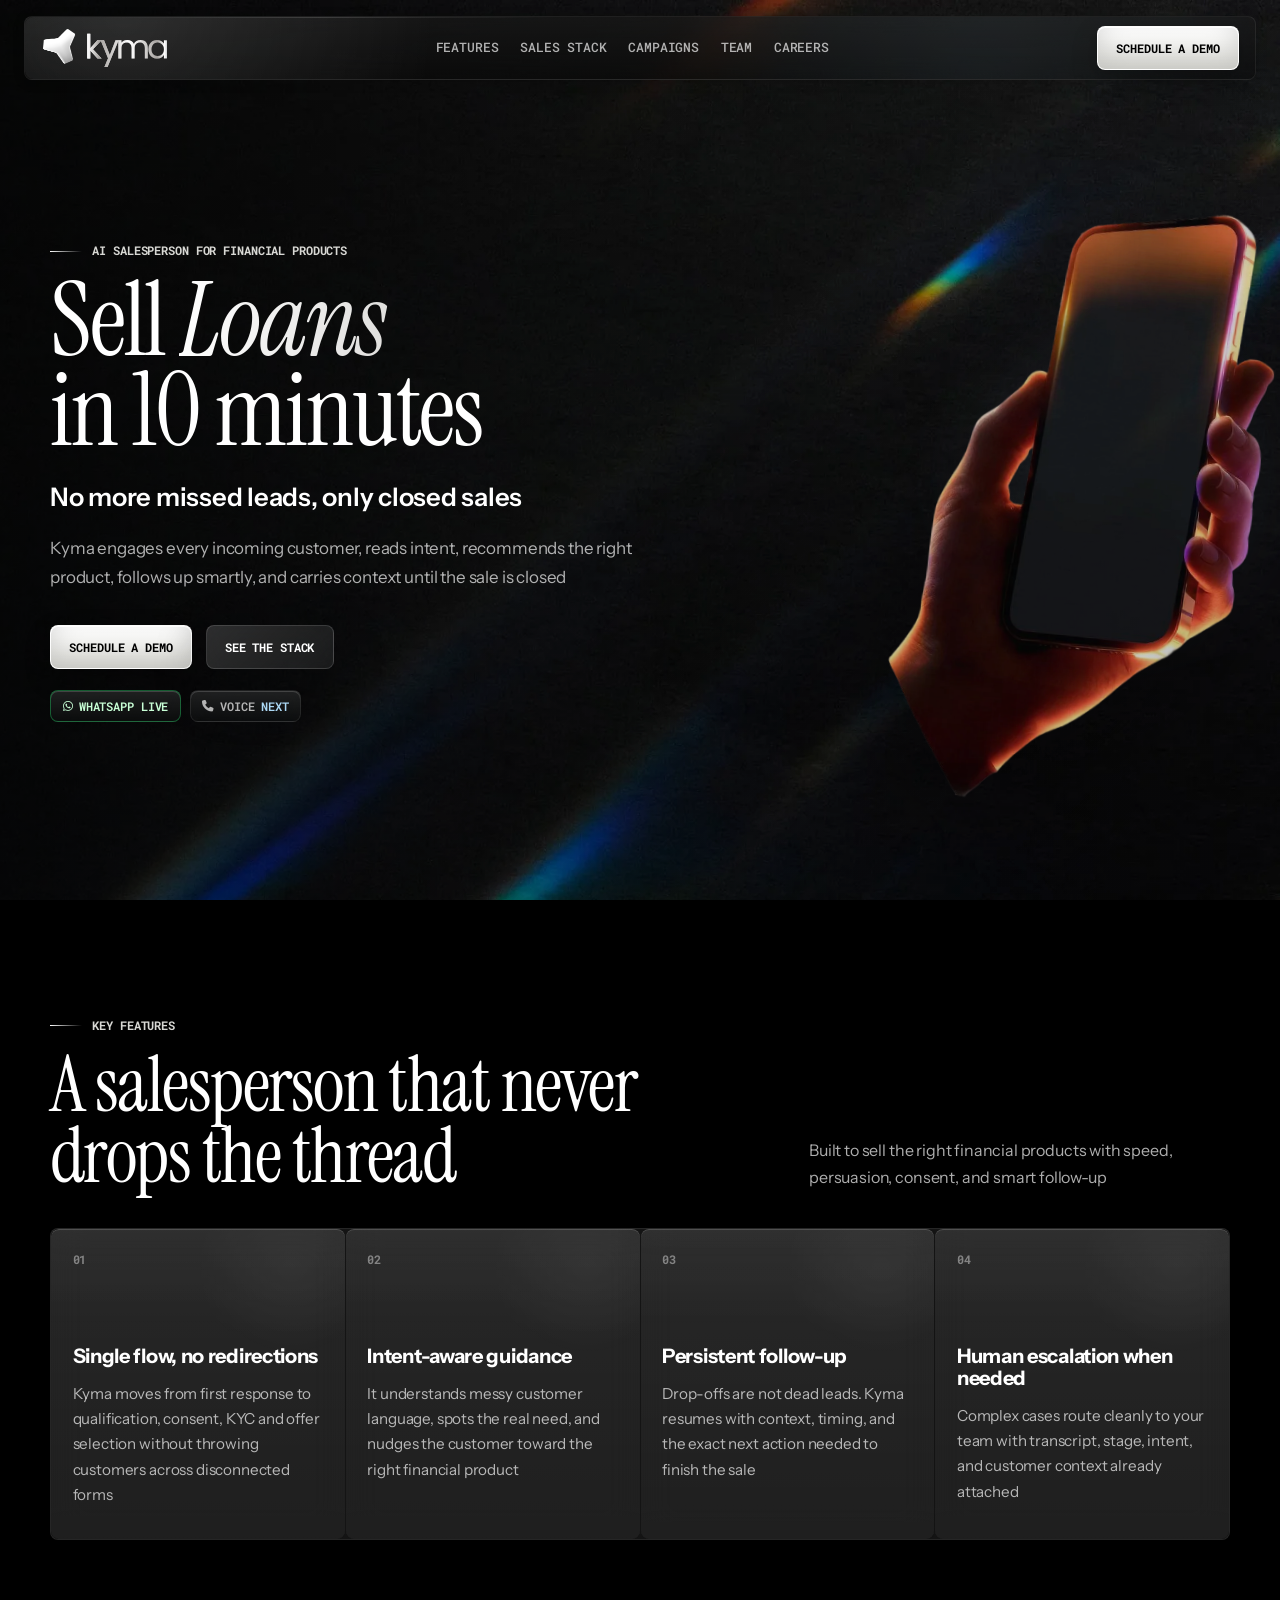
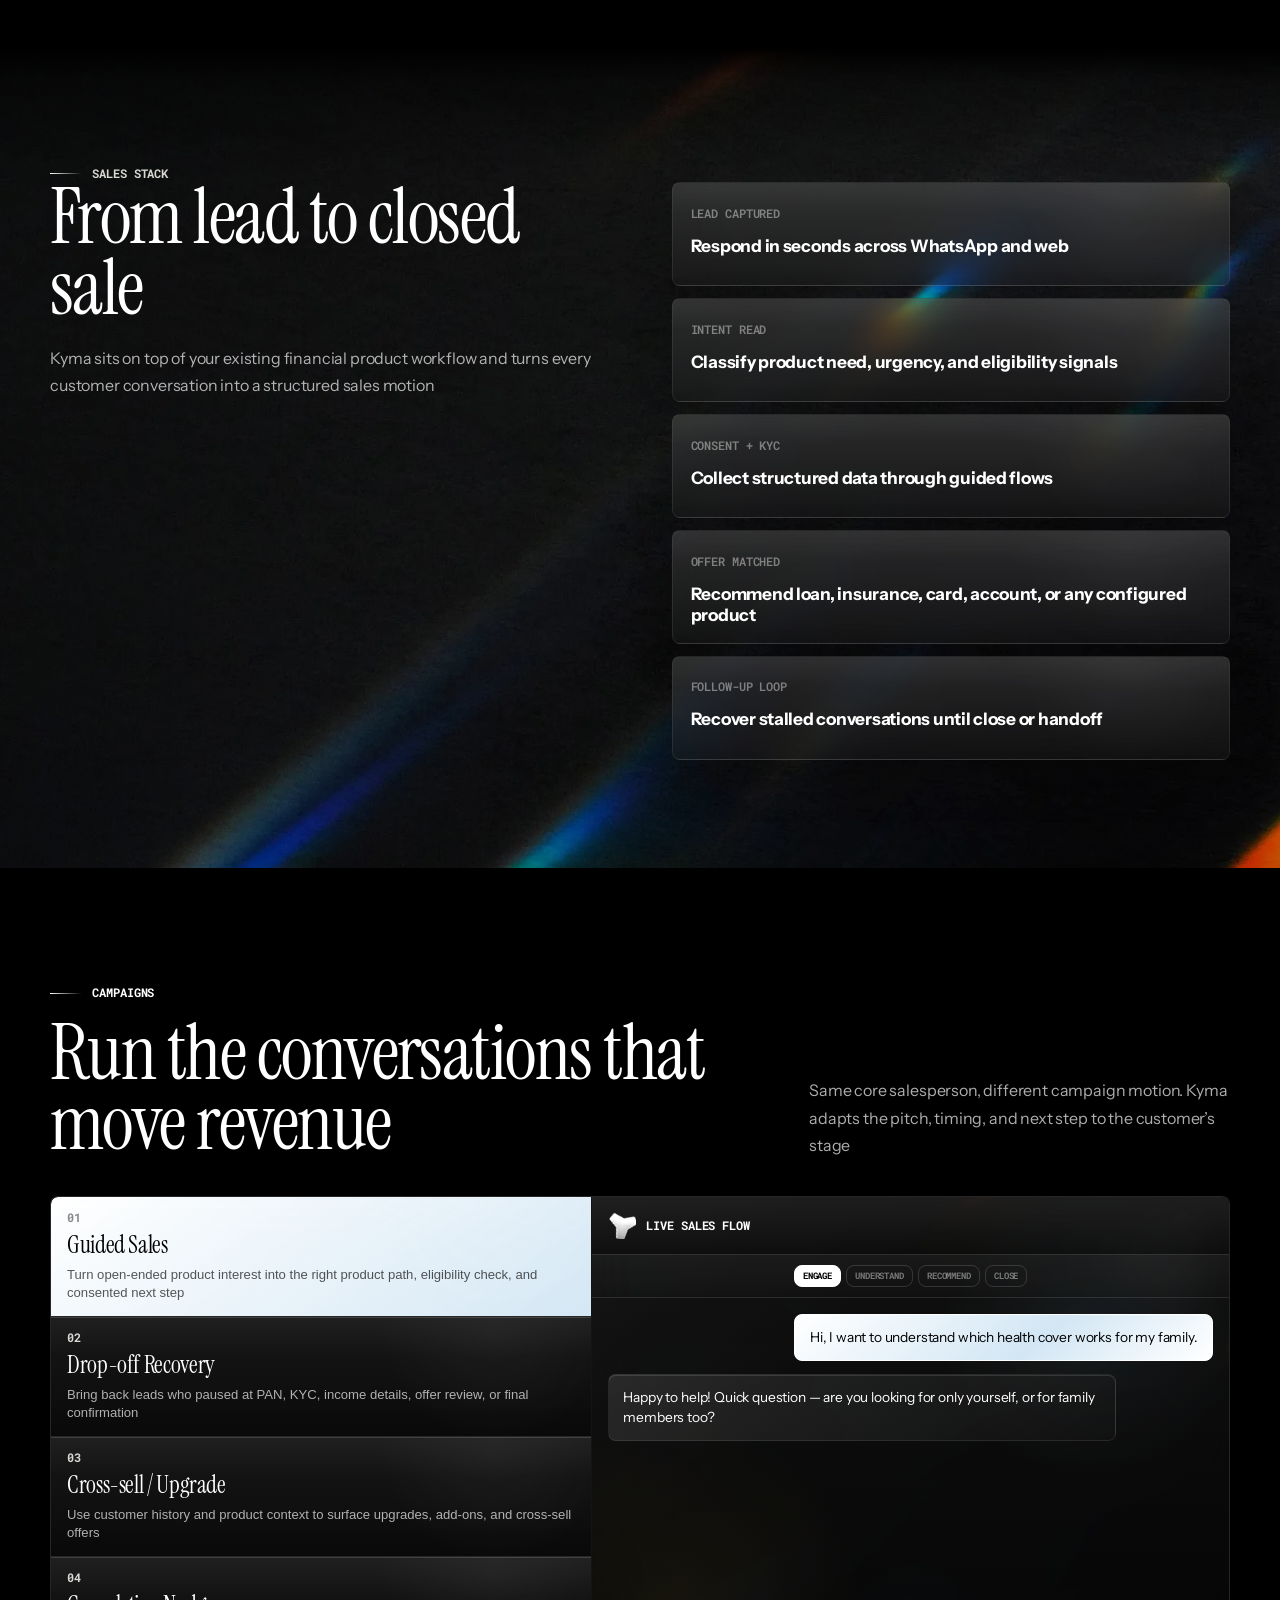
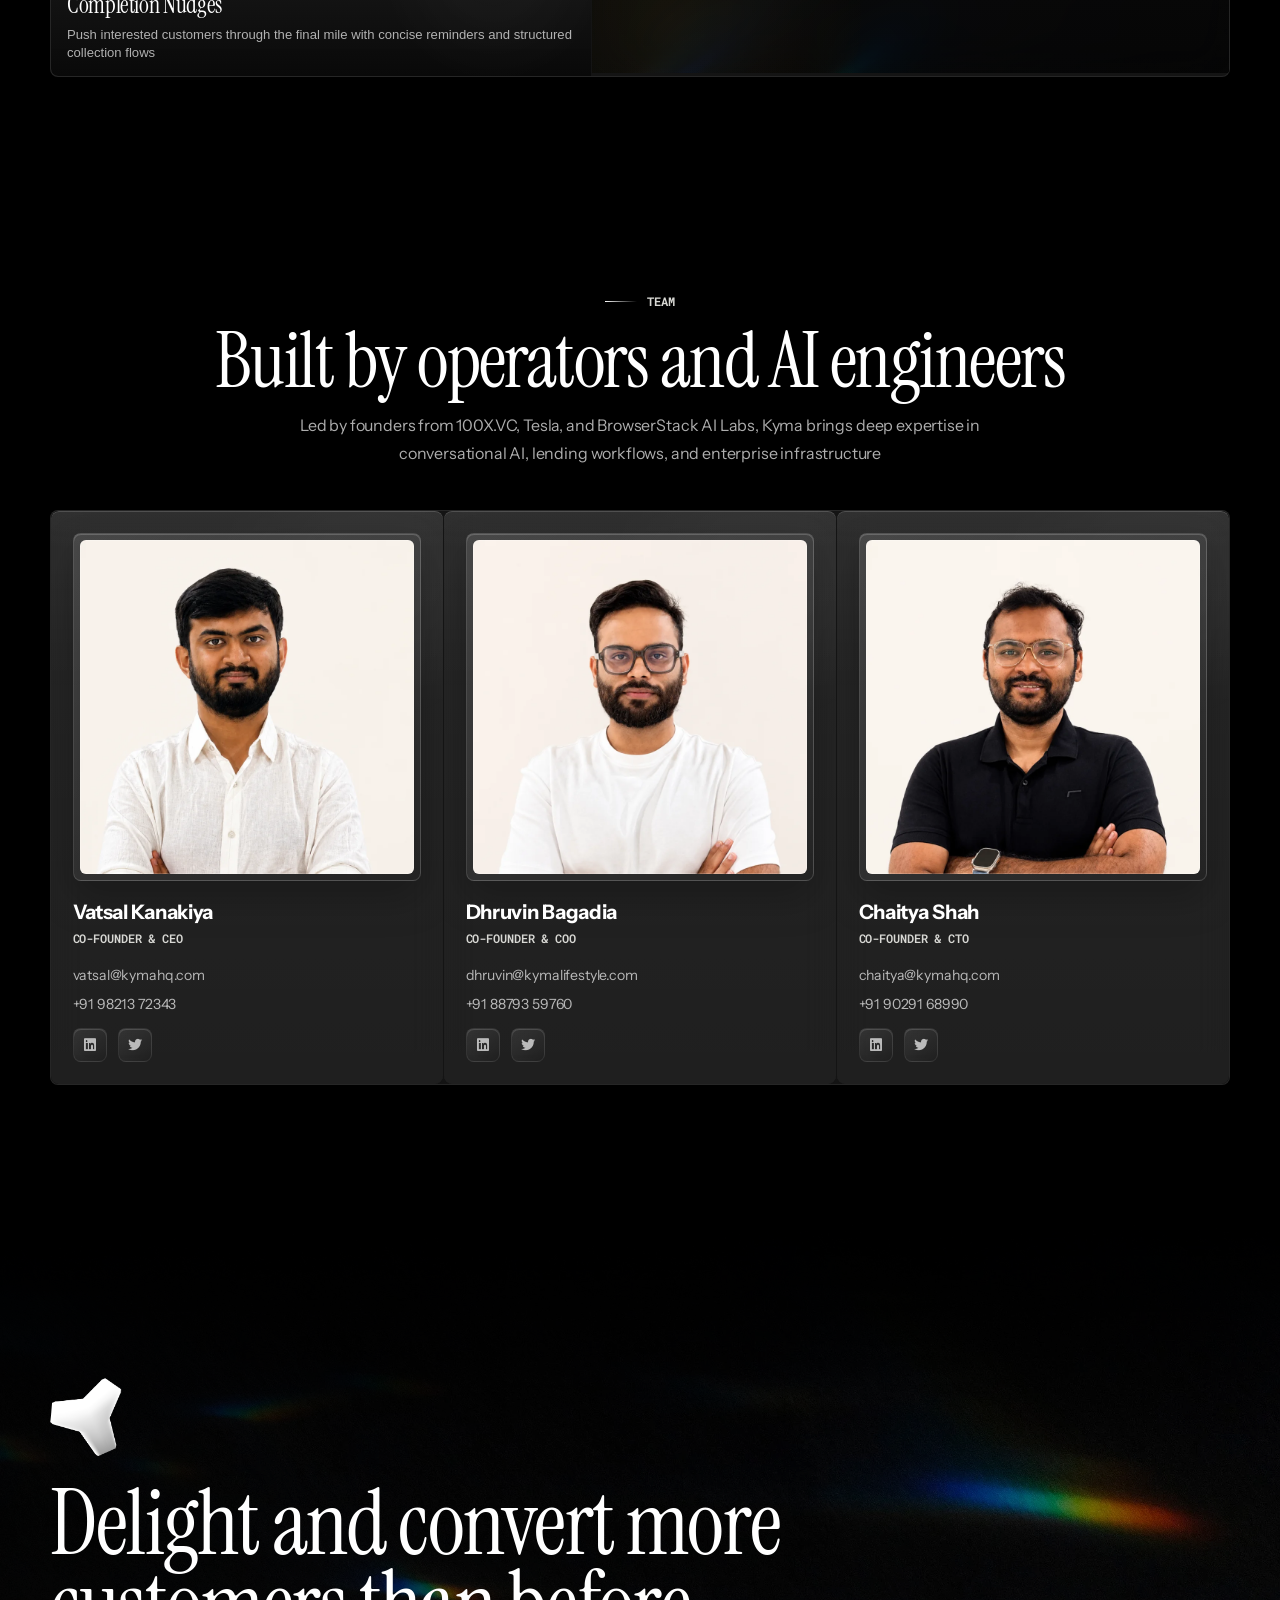
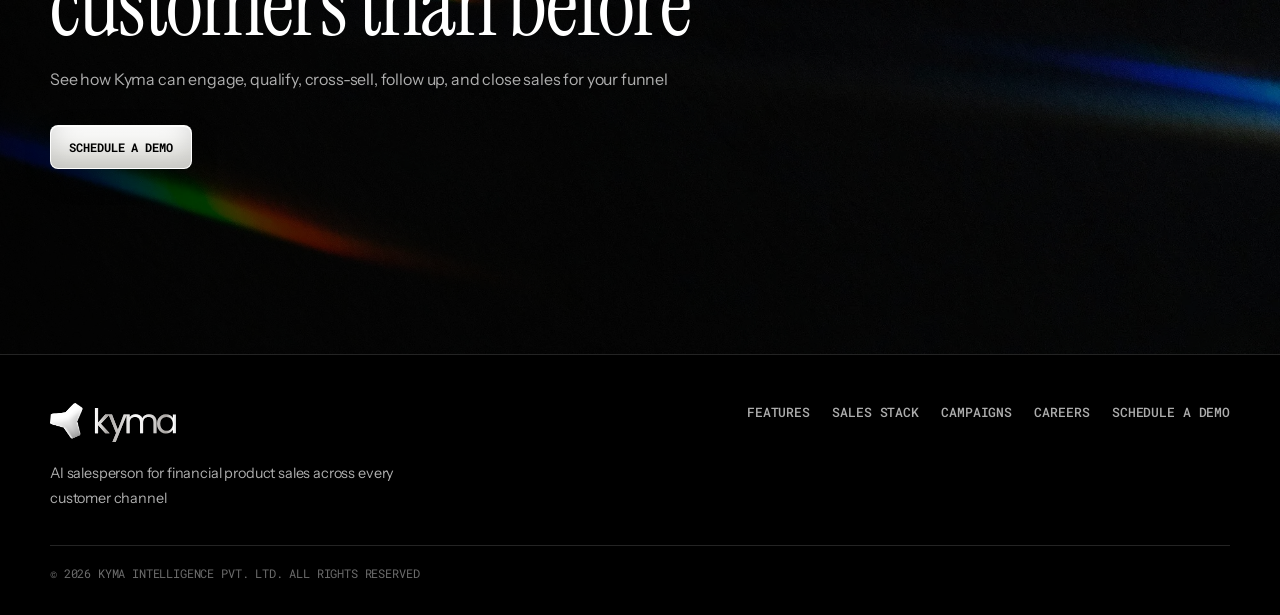
==== commit 011f595d: "Fix social URLs to kymahq domain" ====
--- a/index.html
+++ b/index.html
@@ -9,15 +9,15 @@
     <meta property="og:title" content="Kyma — The AI salesperson for financial products">
     <meta property="og:description" content="Turn missed leads into revenue with an AI salesperson that engages, qualifies, cross-sells, follows up and closes sales.">
     <meta property="og:type" content="website">
-    <meta property="og:url" content="https://kymalifestyle.com/">
-    <meta property="og:image" content="https://kymalifestyle.com/assets/brand/og-image.png">
+    <meta property="og:url" content="https://kymahq.com/">
+    <meta property="og:image" content="https://kymahq.com/assets/brand/og-image.png">
     <meta property="og:image:width" content="720">
     <meta property="og:image:height" content="405">
     <meta property="og:image:alt" content="Kyma — Sell Financial Products in under 10 minutes">
     <meta name="twitter:card" content="summary_large_image">
     <meta name="twitter:title" content="Kyma — The AI salesperson for financial products">
     <meta name="twitter:description" content="Sell financial products in minutes with an AI salesperson built for financial services.">
-    <meta name="twitter:image" content="https://kymalifestyle.com/assets/brand/og-image.png">
+    <meta name="twitter:image" content="https://kymahq.com/assets/brand/og-image.png">
     <meta name="twitter:image:alt" content="Kyma — Sell Financial Products in under 10 minutes">
 
     <link rel="icon" type="image/svg+xml" href="assets/brand/favicon.svg">
